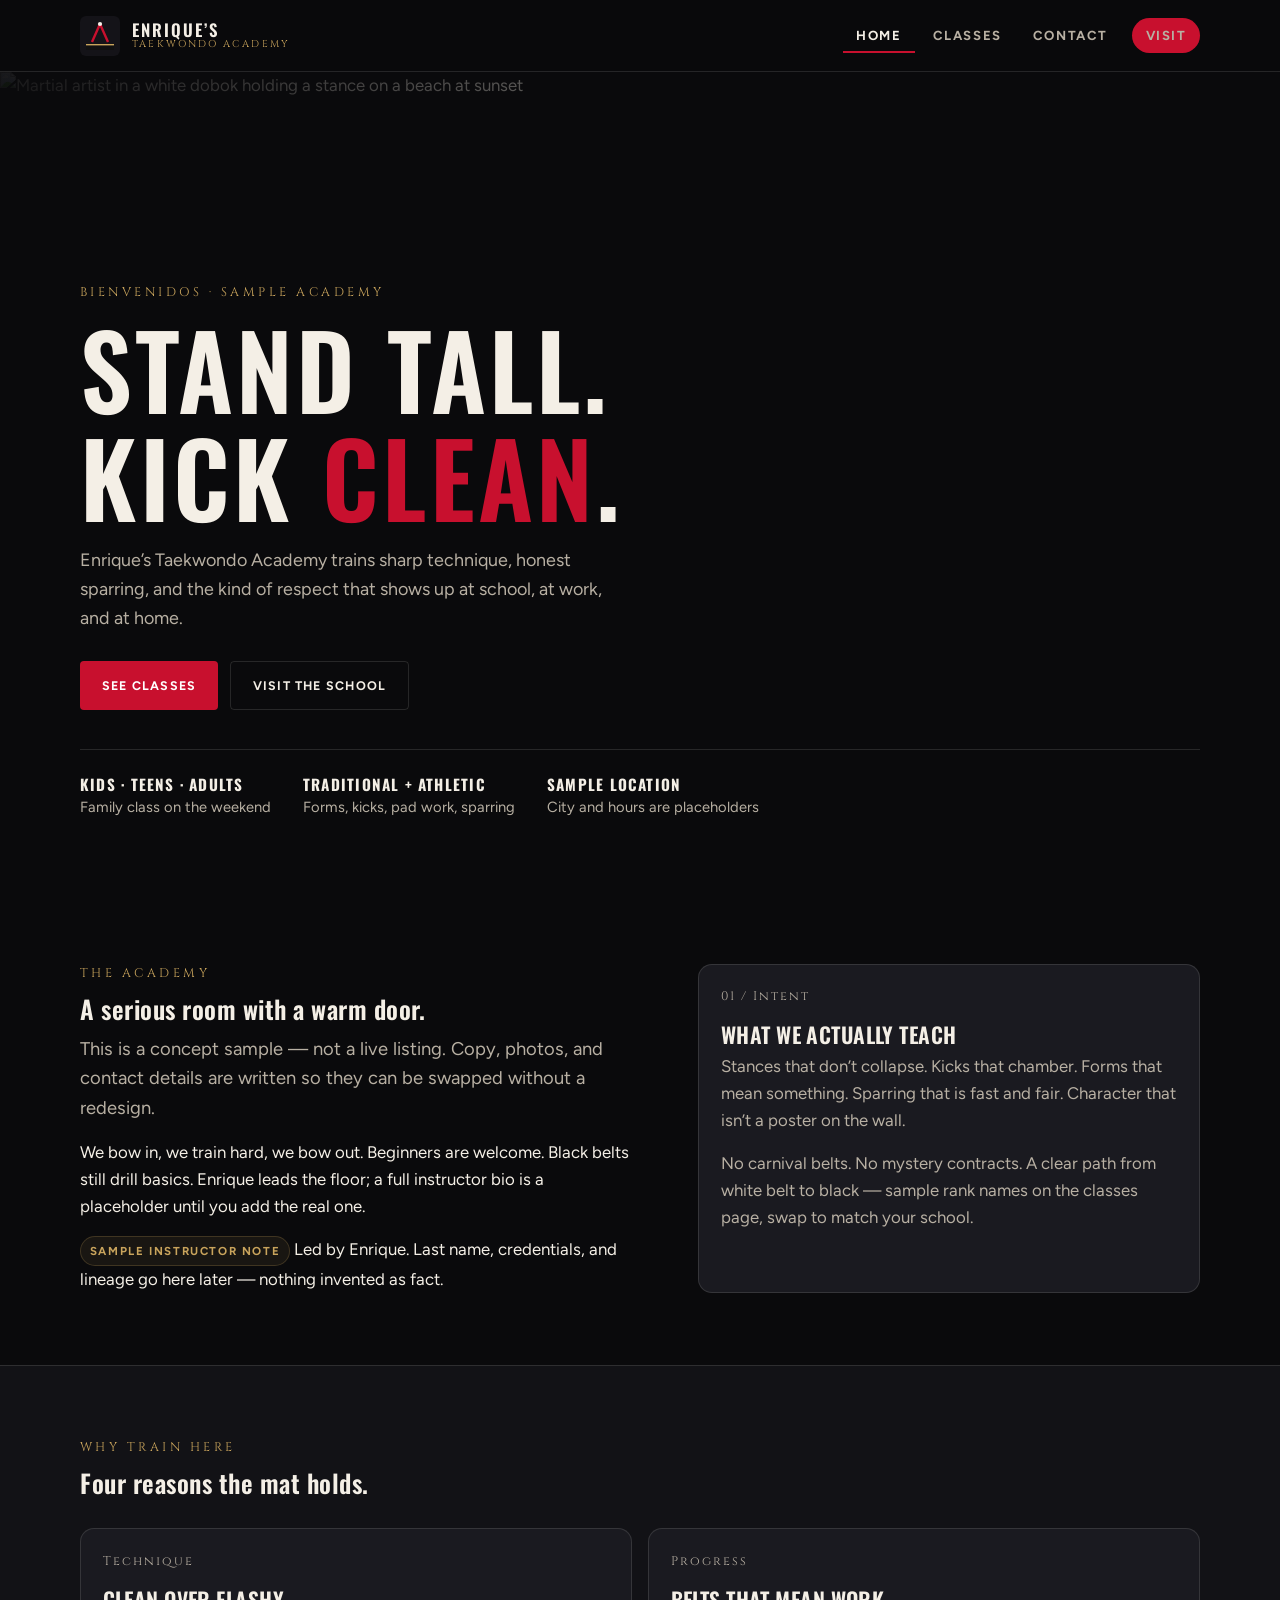
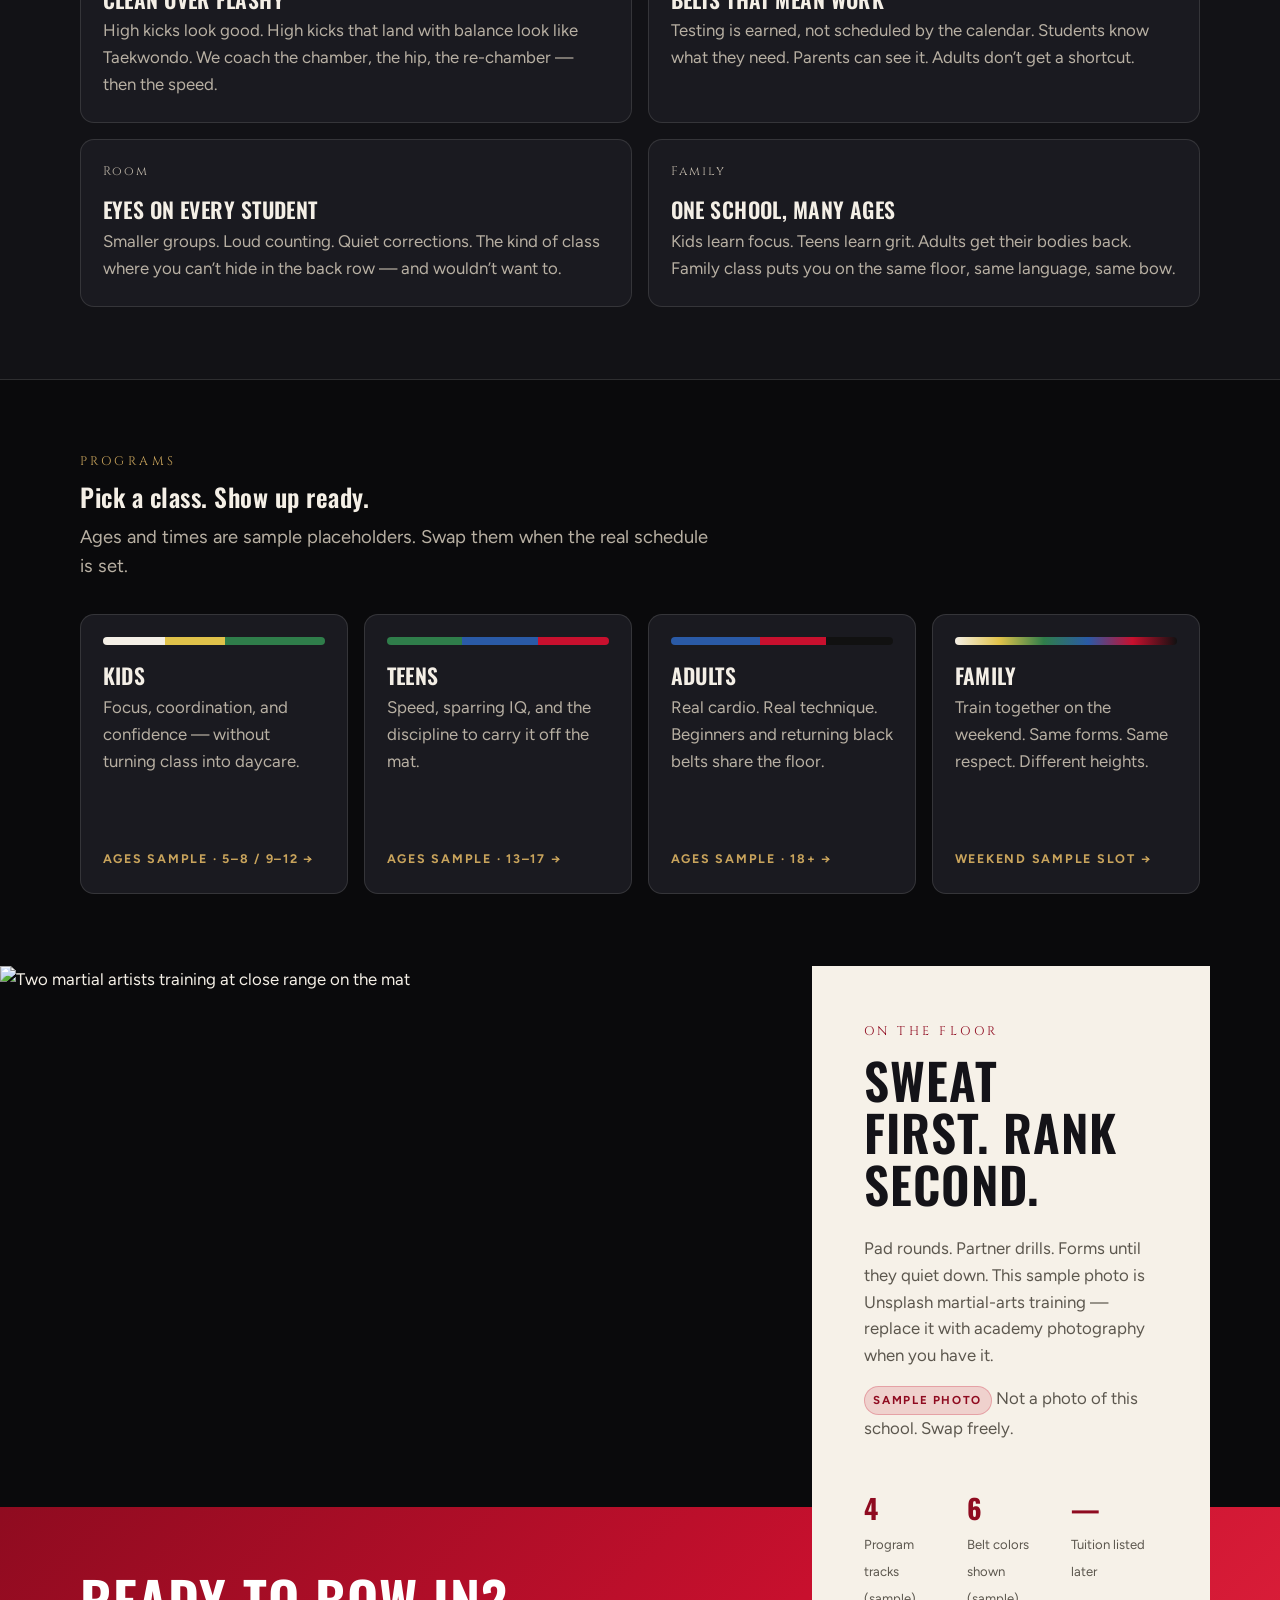
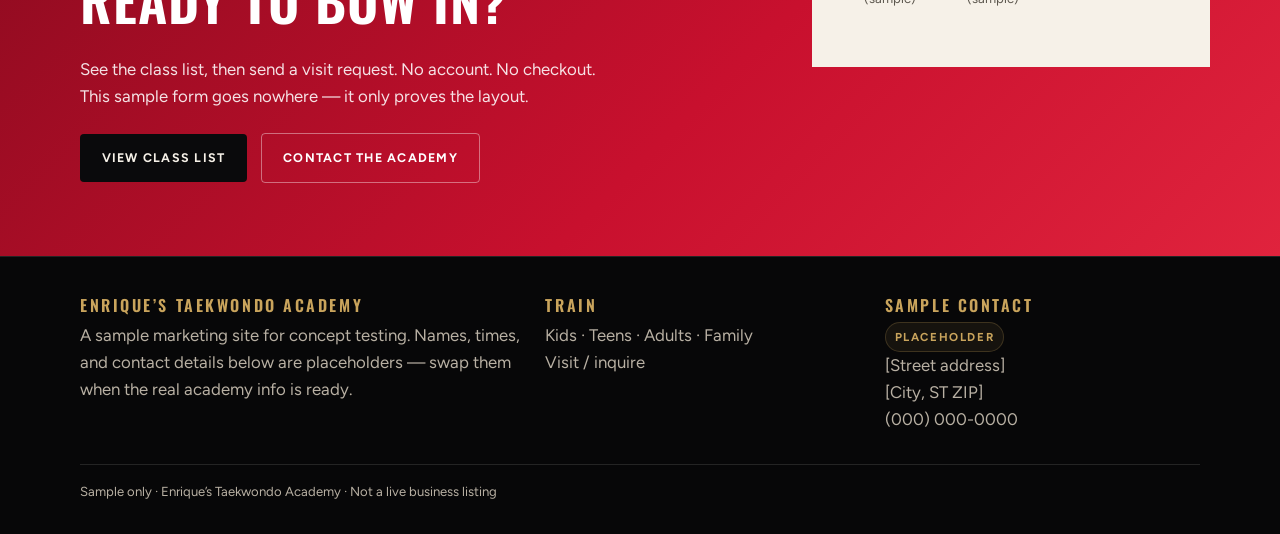
==== index.html @ f14ebd20 "Initial sample site for Enrique's Taekwondo Academy. Three-page concept (home, classes, contact) so " ====
<!DOCTYPE html>
<html lang="en">
<head>
  <meta charset="utf-8">
  <meta name="viewport" content="width=device-width, initial-scale=1">
  <title>Enrique’s Taekwondo Academy · Sample Home</title>
  <meta name="description" content="Sample marketing site for Enrique’s Taekwondo Academy — kids, teens, adults, and family classes.">
  <link rel="preconnect" href="https://fonts.googleapis.com">
  <link rel="preconnect" href="https://fonts.gstatic.com" crossorigin>
  <link href="https://fonts.googleapis.com/css2?family=Cinzel:wght@600;700&family=Figtree:ital,wght@0,400;0,500;0,600;0,700;1,400&family=Oswald:wght@400;500;600;700&display=swap" rel="stylesheet">
  <link rel="stylesheet" href="css/styles.css">
</head>
<body>
<a class="skip" href="#main">Skip to content</a>
<header class="site-header">
  <div class="header-inner">
    <a class="logo" href="index.html">
      <svg class="logo-mark" viewBox="0 0 40 40" aria-hidden="true">
        <rect width="40" height="40" rx="6" fill="#141318"/>
        <rect x="6" y="28" width="28" height="6" fill="#111"/>
        <rect x="6" y="28" width="28" height="1.4" fill="#c9a45c"/>
        <path d="M12 26 L20 8 L28 26" fill="none" stroke="#c8102e" stroke-width="2.4" stroke-linejoin="round"/>
        <circle cx="20" cy="8" r="2.1" fill="#f6f1e8"/>
      </svg>
      <span class="logo-text"><strong>Enrique’s</strong><span>Taekwondo Academy</span></span>
    </a>
    <button class="menu-toggle" type="button" aria-expanded="false" aria-controls="site-nav" aria-label="Open menu"><span></span></button>
    <nav class="nav" id="site-nav">
      <a href="index.html" aria-current="page">Home</a>
      <a href="classes.html">Classes</a>
      <a href="contact.html">Contact</a>
      <a href="contact.html" class="btn btn-primary nav-cta">Visit</a>
    </nav>
  </div>
</header>
<main id="main">
  <section class="hero">
    <div class="hero-media">
      <img src="https://images.unsplash.com/photo-1555597673-b21d5c935865?auto=format&fit=crop&w=1920&q=80"
           alt="Martial artist in a white dobok holding a stance on a beach at sunset"
           width="1920" height="1280">
    </div>
    <div class="hero-shade"></div>
    <div class="hero-inner">
      <p class="section-kicker">Bienvenidos · Sample academy</p>
      <h1>Stand tall.<br>Kick <em>clean</em>.</h1>
      <p class="hero-copy">Enrique’s Taekwondo Academy trains sharp technique, honest sparring, and the kind of respect that shows up at school, at work, and at home.</p>
      <div class="hero-actions">
        <a class="btn btn-primary" href="classes.html">See classes</a>
        <a class="btn btn-ghost" href="contact.html">Visit the school</a>
      </div>
      <div class="hero-meta">
        <div><strong>Kids · Teens · Adults</strong>Family class on the weekend</div>
        <div><strong>Traditional + athletic</strong>Forms, kicks, pad work, sparring</div>
        <div><strong>Sample location</strong>City and hours are placeholders</div>
      </div>
    </div>
  </section>

  <section class="section">
    <div class="wrap split">
      <div>
        <p class="section-kicker">The academy</p>
        <h2>A serious room with a warm door.</h2>
        <p class="lede">This is a concept sample — not a live listing. Copy, photos, and contact details are written so they can be swapped without a redesign.</p>
        <p>We bow in, we train hard, we bow out. Beginners are welcome. Black belts still drill basics. Enrique leads the floor; a full instructor bio is a placeholder until you add the real one.</p>
        <p><span class="sample-tag">Sample instructor note</span> Led by Enrique. Last name, credentials, and lineage go here later — nothing invented as fact.</p>
      </div>
      <div class="card">
        <p class="card-num">01 / Intent</p>
        <h3>What we actually teach</h3>
        <p>Stances that don’t collapse. Kicks that chamber. Forms that mean something. Sparring that is fast and fair. Character that isn’t a poster on the wall.</p>
        <p>No carnival belts. No mystery contracts. A clear path from white belt to black — sample rank names on the classes page, swap to match your school.</p>
      </div>
    </div>
  </section>

  <section class="section why">
    <div class="wrap">
      <p class="section-kicker">Why train here</p>
      <h2>Four reasons the mat holds.</h2>
      <div class="why-grid">
        <article class="card">
          <p class="card-num">Technique</p>
          <h3>Clean over flashy</h3>
          <p>High kicks look good. High kicks that land with balance look like Taekwondo. We coach the chamber, the hip, the re-chamber — then the speed.</p>
        </article>
        <article class="card">
          <p class="card-num">Progress</p>
          <h3>Belts that mean work</h3>
          <p>Testing is earned, not scheduled by the calendar. Students know what they need. Parents can see it. Adults don’t get a shortcut.</p>
        </article>
        <article class="card">
          <p class="card-num">Room</p>
          <h3>Eyes on every student</h3>
          <p>Smaller groups. Loud counting. Quiet corrections. The kind of class where you can’t hide in the back row — and wouldn’t want to.</p>
        </article>
        <article class="card">
          <p class="card-num">Family</p>
          <h3>One school, many ages</h3>
          <p>Kids learn focus. Teens learn grit. Adults get their bodies back. Family class puts you on the same floor, same language, same bow.</p>
        </article>
      </div>
    </div>
  </section>

  <section class="section">
    <div class="wrap">
      <p class="section-kicker">Programs</p>
      <h2>Pick a class. Show up ready.</h2>
      <p class="lede">Ages and times are sample placeholders. Swap them when the real schedule is set.</p>
      <div class="program-grid">
        <a class="card program-card" href="classes.html#kids">
          <div class="belt belt-kids" aria-hidden="true"></div>
          <h3>Kids</h3>
          <p>Focus, coordination, and confidence — without turning class into daycare.</p>
          <span class="more">Ages sample · 5–8 / 9–12 →</span>
        </a>
        <a class="card program-card" href="classes.html#teens">
          <div class="belt belt-teens" aria-hidden="true"></div>
          <h3>Teens</h3>
          <p>Speed, sparring IQ, and the discipline to carry it off the mat.</p>
          <span class="more">Ages sample · 13–17 →</span>
        </a>
        <a class="card program-card" href="classes.html#adults">
          <div class="belt belt-adults" aria-hidden="true"></div>
          <h3>Adults</h3>
          <p>Real cardio. Real technique. Beginners and returning black belts share the floor.</p>
          <span class="more">Ages sample · 18+ →</span>
        </a>
        <a class="card program-card" href="classes.html#family">
          <div class="belt belt-family" aria-hidden="true"></div>
          <h3>Family</h3>
          <p>Train together on the weekend. Same forms. Same respect. Different heights.</p>
          <span class="more">Weekend sample slot →</span>
        </a>
      </div>
    </div>
  </section>

  <section class="floor">
    <div class="floor-panel">
      <div class="floor-photo">
        <img src="https://images.unsplash.com/photo-1564415315949-7a0c4c73aab4?auto=format&fit=crop&w=1400&q=80"
             alt="Two martial artists training at close range on the mat"
             width="1400" height="933" loading="lazy">
      </div>
      <div class="floor-copy">
        <p class="section-kicker">On the floor</p>
        <h2>Sweat first. Rank second.</h2>
        <p>Pad rounds. Partner drills. Forms until they quiet down. This sample photo is Unsplash martial-arts training — replace it with academy photography when you have it.</p>
        <p><span class="sample-tag sample-tag--dark">Sample photo</span> Not a photo of this school. Swap freely.</p>
        <div class="stat-row">
          <div><strong>4</strong><span>Program tracks (sample)</span></div>
          <div><strong>6</strong><span>Belt colors shown (sample)</span></div>
          <div><strong>—</strong><span>Tuition listed later</span></div>
        </div>
      </div>
    </div>
  </section>

  <section class="cta-band">
    <div class="wrap">
      <h2>Ready to bow in?</h2>
      <p>See the class list, then send a visit request. No account. No checkout. This sample form goes nowhere — it only proves the layout.</p>
      <a class="btn btn-ink" href="classes.html">View class list</a>
      <a class="btn btn-ghost" href="contact.html">Contact the academy</a>
    </div>
  </section>
</main>
<footer class="site-footer">
  <div class="wrap footer-grid">
    <div>
      <h2>Enrique’s Taekwondo Academy</h2>
      <p>A sample marketing site for concept testing. Names, times, and contact details below are placeholders — swap them when the real academy info is ready.</p>
    </div>
    <div>
      <h2>Train</h2>
      <p><a href="classes.html">Kids · Teens · Adults · Family</a><br>
      <a href="contact.html">Visit / inquire</a></p>
    </div>
    <div>
      <h2>Sample contact</h2>
      <p><span class="sample-tag">Placeholder</span><br>
      [Street address]<br>
      [City, ST ZIP]<br>
      (000) 000-0000</p>
    </div>
  </div>
  <div class="wrap legal">Sample only · Enrique’s Taekwondo Academy · Not a live business listing</div>
</footer>
<script src="js/main.js"></script>
</body>
</html>
---- css/styles.css ----
/* Enrique’s Taekwondo Academy — sample site
   Swap tokens below to rebrand. Imagery URLs live in the HTML. */

:root {
  --ink: #0a0a0c;
  --ink-2: #121216;
  --ink-3: #1a1a20;
  --ink-line: rgba(246, 241, 232, 0.12);
  --paper: #f6f1e8;
  --paper-2: #ebe4d6;
  --paper-3: #ddd4c4;
  --crimson: #c8102e;
  --crimson-deep: #8f0b20;
  --crimson-soft: rgba(200, 16, 46, 0.14);
  --gold: #c9a45c;
  --gold-soft: rgba(201, 164, 92, 0.22);
  --text: #f4efe6;
  --text-dim: #b8b0a3;
  --text-ink: #141318;
  --text-ink-dim: #5c574e;
  --max: 1120px;
  --header: 72px;
  --radius: 14px;
  --shadow: 0 24px 60px rgba(0, 0, 0, 0.35);
  --font-display: "Oswald", "Arial Narrow", sans-serif;
  --font-body: "Figtree", "Segoe UI", sans-serif;
  --font-serif: "Cinzel", "Times New Roman", serif;
}

*, *::before, *::after { box-sizing: border-box; }
html { scroll-behavior: smooth; }
html, body { margin: 0; padding: 0; }
body {
  font-family: var(--font-body);
  font-size: 1.05rem;
  line-height: 1.6;
  color: var(--text);
  background: var(--ink);
  min-height: 100vh;
}
img { max-width: 100%; display: block; }
a { color: inherit; }
button, input, select, textarea { font: inherit; }
h1, h2, h3, h4 {
  font-family: var(--font-display);
  font-weight: 600;
  letter-spacing: 0.02em;
  line-height: 1.05;
  margin: 0 0 0.5em;
  text-wrap: balance;
}
p { margin: 0 0 1rem; }
p:last-child { margin-bottom: 0; }

.skip {
  position: absolute;
  left: 1rem;
  top: -4rem;
  background: var(--crimson);
  color: #fff;
  padding: 0.6rem 1rem;
  z-index: 100;
}
.skip:focus { top: 1rem; }

.sample-tag {
  display: inline-flex;
  align-items: center;
  gap: 0.4rem;
  font-size: 0.72rem;
  font-weight: 700;
  letter-spacing: 0.14em;
  text-transform: uppercase;
  color: var(--gold);
  border: 1px solid var(--gold-soft);
  background: rgba(201, 164, 92, 0.08);
  padding: 0.28rem 0.55rem;
  border-radius: 999px;
}
.sample-tag--dark {
  color: var(--crimson-deep);
  border-color: rgba(200, 16, 46, 0.25);
  background: var(--crimson-soft);
}

.site-header {
  position: sticky;
  top: 0;
  z-index: 50;
  height: var(--header);
  display: flex;
  align-items: center;
  background: rgba(10, 10, 12, 0.88);
  backdrop-filter: blur(14px);
  border-bottom: 1px solid var(--ink-line);
}
.header-inner {
  width: min(100% - 2rem, var(--max));
  margin: 0 auto;
  display: flex;
  align-items: center;
  justify-content: space-between;
  gap: 1rem;
}
.logo {
  display: flex;
  align-items: center;
  gap: 0.75rem;
  text-decoration: none;
  color: var(--text);
}
.logo-mark {
  width: 40px;
  height: 40px;
  flex: 0 0 40px;
}
.logo-text {
  display: flex;
  flex-direction: column;
  line-height: 1.05;
}
.logo-text strong {
  font-family: var(--font-display);
  font-size: 1.05rem;
  font-weight: 600;
  letter-spacing: 0.12em;
  text-transform: uppercase;
}
.logo-text span {
  font-family: var(--font-serif);
  font-size: 0.62rem;
  letter-spacing: 0.22em;
  text-transform: uppercase;
  color: var(--gold);
}

.nav {
  display: flex;
  align-items: center;
  gap: 0.25rem;
}
.nav a {
  text-decoration: none;
  padding: 0.45rem 0.85rem;
  font-size: 0.82rem;
  font-weight: 700;
  letter-spacing: 0.12em;
  text-transform: uppercase;
  color: var(--text-dim);
  border-radius: 999px;
}
.nav a:hover,
.nav a[aria-current="page"] {
  color: var(--text);
  background: rgba(246, 241, 232, 0.06);
}
.nav a[aria-current="page"] {
  box-shadow: inset 0 -2px 0 var(--crimson);
  border-radius: 0;
  background: transparent;
}
.nav-cta { margin-left: 0.4rem; }
.menu-toggle {
  display: none;
  background: transparent;
  border: 1px solid var(--ink-line);
  color: var(--text);
  width: 44px;
  height: 44px;
  border-radius: 8px;
  cursor: pointer;
}
.menu-toggle span,
.menu-toggle span::before,
.menu-toggle span::after {
  display: block;
  width: 18px;
  height: 2px;
  background: currentColor;
  position: relative;
  margin: 0 auto;
}
.menu-toggle span::before,
.menu-toggle span::after {
  content: "";
  position: absolute;
  left: 0;
}
.menu-toggle span::before { top: -6px; }
.menu-toggle span::after { top: 6px; }

.btn {
  display: inline-flex;
  align-items: center;
  justify-content: center;
  gap: 0.45rem;
  text-decoration: none;
  border: 0;
  cursor: pointer;
  padding: 0.85rem 1.35rem;
  font-weight: 700;
  letter-spacing: 0.1em;
  text-transform: uppercase;
  font-size: 0.78rem;
  border-radius: 4px;
  transition: transform 0.15s ease, background 0.15s ease, color 0.15s ease;
}
.btn:hover { transform: translateY(-1px); }
.btn:focus-visible { outline: 2px solid var(--gold); outline-offset: 3px; }
.btn-primary { background: var(--crimson); color: #fff; }
.btn-primary:hover { background: var(--crimson-deep); }
.btn-ghost {
  background: transparent;
  color: var(--text);
  border: 1px solid var(--ink-line);
}
.btn-ghost:hover { border-color: var(--gold); color: var(--gold); }
.btn-ink { background: var(--ink); color: var(--paper); }

.wrap {
  width: min(100% - 2rem, var(--max));
  margin: 0 auto;
}
.section { padding: 4.5rem 0; }
.section-kicker {
  font-family: var(--font-serif);
  font-size: 0.78rem;
  letter-spacing: 0.28em;
  text-transform: uppercase;
  color: var(--gold);
  margin-bottom: 0.75rem;
}
.lede {
  font-size: 1.15rem;
  color: var(--text-dim);
  max-width: 40rem;
}
.split {
  display: grid;
  gap: 2.5rem;
  align-items: center;
}
@media (min-width: 860px) {
  .split { grid-template-columns: 1.05fr 0.95fr; gap: 4rem; }
  .split.reverse { grid-template-columns: 0.95fr 1.05fr; }
  .split.reverse > :first-child { order: 2; }
}

.hero {
  position: relative;
  min-height: min(92vh, 820px);
  display: grid;
  align-items: end;
  isolation: isolate;
  overflow: hidden;
}
.hero-media {
  position: absolute;
  inset: 0;
  z-index: -2;
}
.hero-media img {
  width: 100%;
  height: 100%;
  object-fit: cover;
  object-position: 62% 40%;
}
.hero-shade {
  position: absolute;
  inset: 0;
  z-index: -1;
  background:
    linear-gradient(90deg, rgba(10,10,12,0.92) 0%, rgba(10,10,12,0.55) 46%, rgba(10,10,12,0.28) 100%),
    linear-gradient(180deg, rgba(10,10,12,0.2) 0%, rgba(10,10,12,0.88) 100%);
}
.hero-inner {
  width: min(100% - 2rem, var(--max));
  margin: 0 auto;
  padding: 7rem 0 4.5rem;
}
.hero h1 {
  font-size: clamp(3rem, 8vw, 6.4rem);
  text-transform: uppercase;
  letter-spacing: 0.03em;
  max-width: 11ch;
  margin-bottom: 1rem;
}
.hero h1 em {
  font-style: normal;
  color: var(--crimson);
}
.hero-copy {
  max-width: 34rem;
  color: var(--text-dim);
  font-size: 1.12rem;
  margin-bottom: 1.8rem;
}
.hero-actions { display: flex; flex-wrap: wrap; gap: 0.75rem; }
.hero-meta {
  display: flex;
  flex-wrap: wrap;
  gap: 1.25rem 2rem;
  margin-top: 2.4rem;
  padding-top: 1.4rem;
  border-top: 1px solid var(--ink-line);
  color: var(--text-dim);
  font-size: 0.92rem;
}
.hero-meta strong {
  display: block;
  color: var(--text);
  font-family: var(--font-display);
  letter-spacing: 0.08em;
  text-transform: uppercase;
  font-size: 0.95rem;
}

.page-hero {
  position: relative;
  padding: 4.5rem 0 3.2rem;
  overflow: hidden;
  border-bottom: 1px solid var(--ink-line);
}
.page-hero::after {
  content: "";
  position: absolute;
  right: -4rem;
  top: -6rem;
  width: 28rem;
  height: 28rem;
  border: 1px solid var(--ink-line);
  border-radius: 50%;
  pointer-events: none;
}
.page-hero h1 {
  font-size: clamp(2.6rem, 6vw, 4.6rem);
  text-transform: uppercase;
  max-width: 12ch;
}

.why {
  background: var(--ink-2);
  border-block: 1px solid var(--ink-line);
}
.why-grid,
.program-grid,
.info-grid {
  display: grid;
  gap: 1rem;
  margin-top: 2rem;
}
@media (min-width: 720px) {
  .why-grid { grid-template-columns: repeat(2, 1fr); }
  .program-grid { grid-template-columns: repeat(2, 1fr); }
  .info-grid { grid-template-columns: 1fr 1.15fr; }
}
@media (min-width: 1040px) {
  .program-grid { grid-template-columns: repeat(4, 1fr); }
}
.card {
  background: var(--ink-3);
  border: 1px solid var(--ink-line);
  border-radius: var(--radius);
  padding: 1.4rem 1.35rem 1.5rem;
  min-height: 100%;
}
.card h3 {
  font-size: 1.35rem;
  text-transform: uppercase;
  margin-bottom: 0.45rem;
}
.card p { color: var(--text-dim); }
.card-num {
  font-family: var(--font-serif);
  color: var(--crimson);
  letter-spacing: 0.16em;
  font-size: 0.78rem;
  margin-bottom: 1rem;
}
.program-card {
  position: relative;
  overflow: hidden;
  display: flex;
  flex-direction: column;
  min-height: 280px;
  text-decoration: none;
  transition: border-color 0.15s ease, transform 0.15s ease;
}
.program-card:hover {
  transform: translateY(-3px);
  border-color: var(--crimson);
}
.belt {
  height: 8px;
  width: 100%;
  border-radius: 99px;
  margin-bottom: 1.2rem;
}
.belt-kids { background: linear-gradient(90deg, #f4efe6 0 28%, #e0c24a 28% 55%, #2f7d4a 55% 100%); }
.belt-teens { background: linear-gradient(90deg, #2f7d4a 0 34%, #2a5aa6 34% 68%, #c8102e 68% 100%); }
.belt-adults { background: linear-gradient(90deg, #2a5aa6 0 40%, #c8102e 40% 70%, #111 70% 100%); }
.belt-family { background: linear-gradient(90deg, #f4efe6, #e0c24a, #2f7d4a, #2a5aa6, #c8102e, #111); }
.program-card .more {
  margin-top: auto;
  padding-top: 1.1rem;
  color: var(--gold);
  font-size: 0.78rem;
  font-weight: 700;
  letter-spacing: 0.14em;
  text-transform: uppercase;
}

.floor { padding: 0; }
.floor-panel {
  display: grid;
  min-height: 520px;
}
@media (min-width: 860px) {
  .floor-panel { grid-template-columns: 1.15fr 0.85fr; }
}
.floor-photo { min-height: 320px; position: relative; }
.floor-photo img {
  width: 100%;
  height: 100%;
  object-fit: cover;
  object-position: center 20%;
}
.floor-copy {
  background: var(--paper);
  color: var(--text-ink);
  padding: 3rem 2rem;
  display: flex;
  flex-direction: column;
  justify-content: center;
}
@media (min-width: 860px) {
  .floor-copy { padding: 3.5rem 3.2rem; }
}
.floor-copy .section-kicker { color: var(--crimson-deep); }
.floor-copy h2 {
  font-size: clamp(2rem, 4vw, 3.1rem);
  text-transform: uppercase;
  color: var(--text-ink);
}
.floor-copy p { color: var(--text-ink-dim); }
.stat-row {
  display: grid;
  grid-template-columns: repeat(3, 1fr);
  gap: 1rem;
  margin-top: 1.8rem;
}
.stat-row strong {
  display: block;
  font-family: var(--font-display);
  font-size: 1.7rem;
  letter-spacing: 0.04em;
  color: var(--crimson-deep);
}
.stat-row span {
  font-size: 0.82rem;
  color: var(--text-ink-dim);
}

.cta-band {
  background: linear-gradient(135deg, var(--crimson-deep), var(--crimson) 55%, #e0233d);
  color: #fff;
  padding: 4rem 0;
}
.cta-band h2 {
  font-size: clamp(2.1rem, 5vw, 3.4rem);
  text-transform: uppercase;
  max-width: 16ch;
}
.cta-band p { color: rgba(255,255,255,0.88); max-width: 34rem; margin-bottom: 1.5rem; }
.cta-band .btn-ghost { border-color: rgba(255,255,255,0.4); color: #fff; }

.rank-track {
  display: flex;
  flex-wrap: wrap;
  gap: 0.55rem;
  margin: 1.5rem 0 0;
}
.rank {
  display: flex;
  align-items: center;
  gap: 0.45rem;
  background: var(--ink-2);
  border: 1px solid var(--ink-line);
  padding: 0.45rem 0.7rem;
  border-radius: 999px;
  font-size: 0.8rem;
  font-weight: 650;
  letter-spacing: 0.06em;
  text-transform: uppercase;
}
.rank i {
  width: 14px;
  height: 14px;
  border-radius: 50%;
  display: inline-block;
  border: 1px solid rgba(255,255,255,0.15);
}
.r-white { background: #f4efe6; }
.r-yellow { background: #e0c24a; }
.r-green { background: #2f7d4a; }
.r-blue { background: #2a5aa6; }
.r-red { background: #c8102e; }
.r-black { background: #111; }

.class-block {
  display: grid;
  gap: 1.5rem;
  padding: 2.2rem 0;
  border-bottom: 1px solid var(--ink-line);
}
@media (min-width: 860px) {
  .class-block { grid-template-columns: 0.9fr 1.1fr; align-items: start; }
}
.class-visual {
  min-height: 220px;
  border-radius: var(--radius);
  border: 1px solid var(--ink-line);
  background: var(--ink-2);
  position: relative;
  overflow: hidden;
  display: grid;
  place-items: center;
  padding: 1.5rem;
}
.class-visual .age {
  font-family: var(--font-display);
  font-size: clamp(2.4rem, 5vw, 4rem);
  text-transform: uppercase;
  text-align: center;
  z-index: 1;
}
.class-visual .hint {
  position: absolute;
  bottom: 1rem;
  left: 1rem;
  right: 1rem;
  font-size: 0.78rem;
  color: var(--text-dim);
}
.cv-kids { background: radial-gradient(circle at 20% 20%, rgba(224,194,74,0.25), transparent 42%), linear-gradient(160deg, #17171c, #0a0a0c); }
.cv-teens { background: radial-gradient(circle at 80% 10%, rgba(200,16,46,0.28), transparent 40%), linear-gradient(160deg, #17171c, #0a0a0c); }
.cv-adults { background: radial-gradient(circle at 30% 80%, rgba(201,164,92,0.2), transparent 45%), linear-gradient(160deg, #17171c, #0a0a0c); }
.cv-family { background: radial-gradient(circle at 70% 70%, rgba(47,125,74,0.22), transparent 42%), linear-gradient(160deg, #17171c, #0a0a0c); }

.schedule {
  width: 100%;
  border-collapse: collapse;
  font-size: 0.95rem;
}
.schedule th, .schedule td {
  text-align: left;
  padding: 0.7rem 0.4rem;
  border-bottom: 1px solid var(--ink-line);
  vertical-align: top;
}
.schedule th {
  color: var(--gold);
  font-size: 0.72rem;
  letter-spacing: 0.14em;
  text-transform: uppercase;
  font-weight: 700;
}
.schedule td { color: var(--text-dim); }
.schedule td:first-child { color: var(--text); font-weight: 650; }

.form {
  background: var(--ink-2);
  border: 1px solid var(--ink-line);
  border-radius: var(--radius);
  padding: 1.5rem;
}
.field { margin-bottom: 1rem; }
.field label {
  display: block;
  font-size: 0.75rem;
  font-weight: 700;
  letter-spacing: 0.12em;
  text-transform: uppercase;
  margin-bottom: 0.4rem;
  color: var(--text-dim);
}
.field input,
.field select,
.field textarea {
  width: 100%;
  background: var(--ink);
  color: var(--text);
  border: 1px solid var(--ink-line);
  border-radius: 8px;
  padding: 0.8rem 0.85rem;
}
.field input:focus,
.field select:focus,
.field textarea:focus {
  outline: 2px solid var(--gold);
  border-color: transparent;
}
.form-note {
  font-size: 0.85rem;
  color: var(--text-dim);
  margin-top: 0.8rem;
}
.form-success {
  display: none;
  background: var(--crimson-soft);
  border: 1px solid var(--crimson);
  color: var(--text);
  padding: 0.9rem 1rem;
  border-radius: 8px;
  margin-bottom: 1rem;
}
.form-success.is-visible { display: block; }

.place-card {
  background: var(--paper);
  color: var(--text-ink);
  border-radius: var(--radius);
  padding: 1.5rem;
}
.place-card h3 {
  color: var(--text-ink);
  text-transform: uppercase;
  font-size: 1.15rem;
}
.place-card p, .place-card li { color: var(--text-ink-dim); }
.place-card ul { padding-left: 1.1rem; margin: 0.4rem 0 1rem; }

.map-placeholder {
  margin-top: 1rem;
  min-height: 280px;
  border-radius: 12px;
  position: relative;
  overflow: hidden;
  background:
    linear-gradient(90deg, rgba(20,19,24,0.06) 1px, transparent 1px) 0 0 / 32px 32px,
    linear-gradient(rgba(20,19,24,0.06) 1px, transparent 1px) 0 0 / 32px 32px,
    linear-gradient(135deg, #d9d1c2, #efe8dc 40%, #cfc6b6);
  border: 1px solid var(--paper-3);
}
.map-placeholder .pin {
  position: absolute;
  left: 54%;
  top: 46%;
  width: 18px;
  height: 18px;
  background: var(--crimson);
  border-radius: 50% 50% 50% 0;
  transform: translate(-50%, -80%) rotate(-45deg);
  box-shadow: 0 8px 16px rgba(200,16,46,0.35);
}
.map-placeholder .map-label {
  position: absolute;
  left: 1rem;
  right: 1rem;
  bottom: 1rem;
  background: rgba(10,10,12,0.88);
  color: var(--paper);
  padding: 0.85rem 1rem;
  border-radius: 8px;
  font-size: 0.9rem;
}

.site-footer {
  border-top: 1px solid var(--ink-line);
  padding: 2.5rem 0 2rem;
  background: #070708;
}
.footer-grid {
  display: grid;
  gap: 1.5rem;
}
@media (min-width: 720px) {
  .footer-grid { grid-template-columns: 1.4fr 1fr 1fr; }
}
.site-footer h2 {
  font-size: 1rem;
  letter-spacing: 0.16em;
  text-transform: uppercase;
  color: var(--gold);
}
.site-footer a { color: var(--text-dim); text-decoration: none; }
.site-footer a:hover { color: var(--text); }
.site-footer p, .site-footer li { color: var(--text-dim); }
.legal {
  margin-top: 2rem;
  padding-top: 1rem;
  border-top: 1px solid var(--ink-line);
  font-size: 0.82rem;
  color: var(--text-dim);
}

@media (max-width: 760px) {
  .menu-toggle { display: inline-grid; place-items: center; }
  .nav {
    display: none;
    position: absolute;
    top: var(--header);
    left: 0;
    right: 0;
    background: rgba(10,10,12,0.97);
    border-bottom: 1px solid var(--ink-line);
    flex-direction: column;
    align-items: stretch;
    padding: 0.75rem 1rem 1.1rem;
    gap: 0.2rem;
  }
  .nav.is-open { display: flex; }
  .nav-cta { margin-left: 0; }
  .stat-row { grid-template-columns: 1fr; }
}

@media (prefers-reduced-motion: reduce) {
  html { scroll-behavior: auto; }
  .btn, .program-card { transition: none; }
}

.cta-band .btn { margin: 0 0.6rem 0.6rem 0; }
.site-header { position: sticky; }
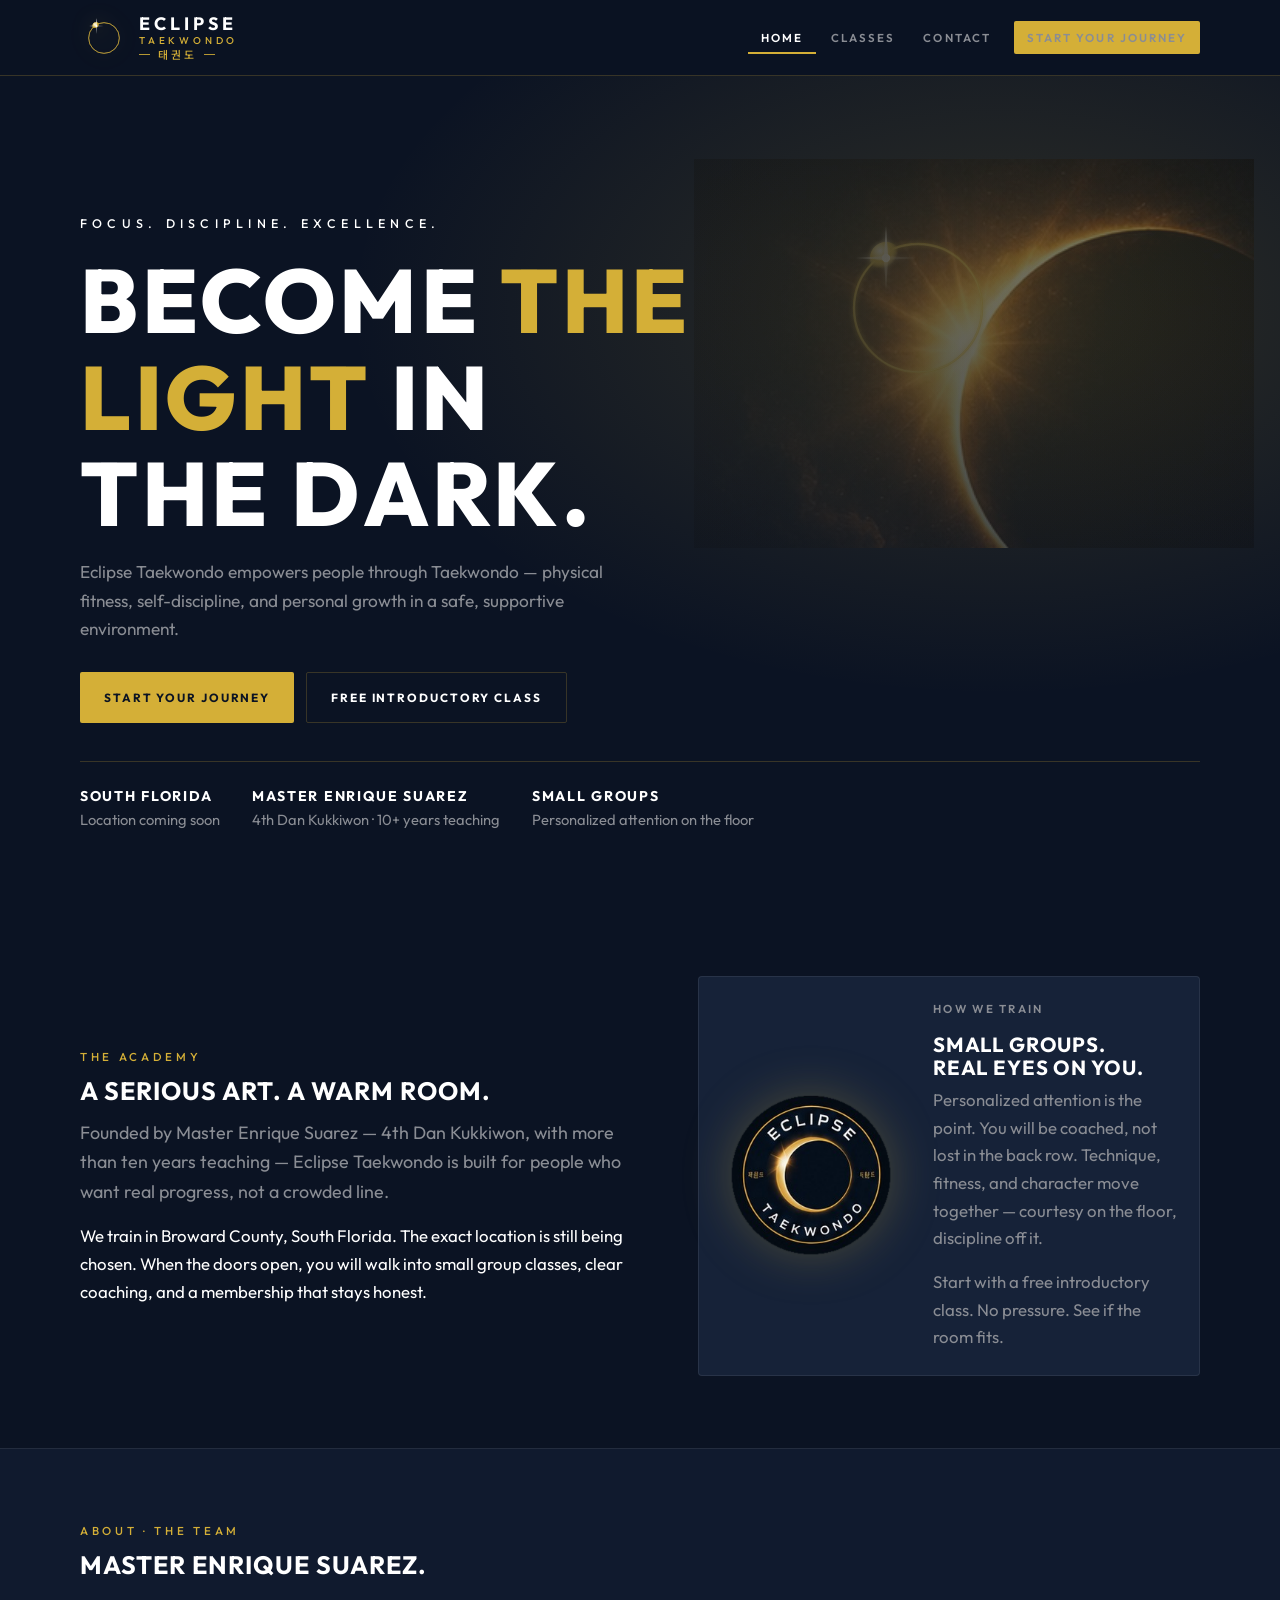
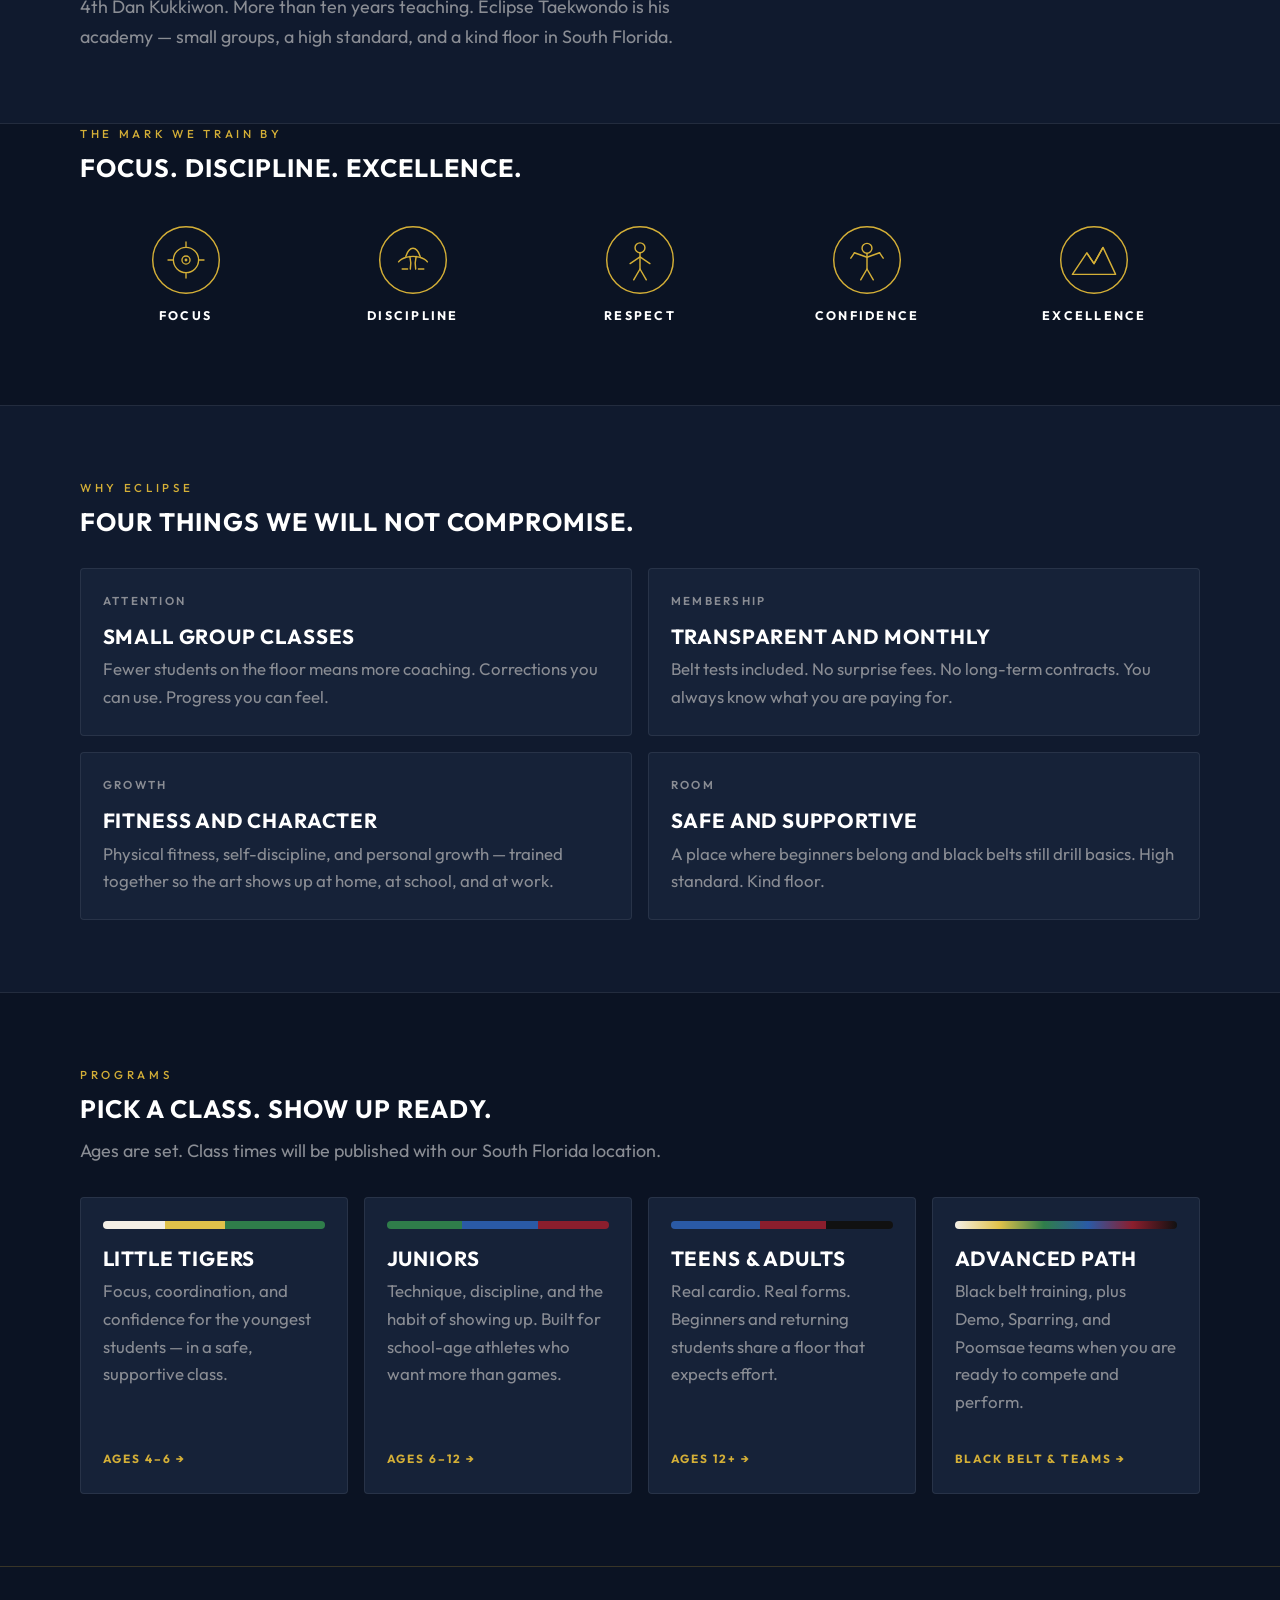
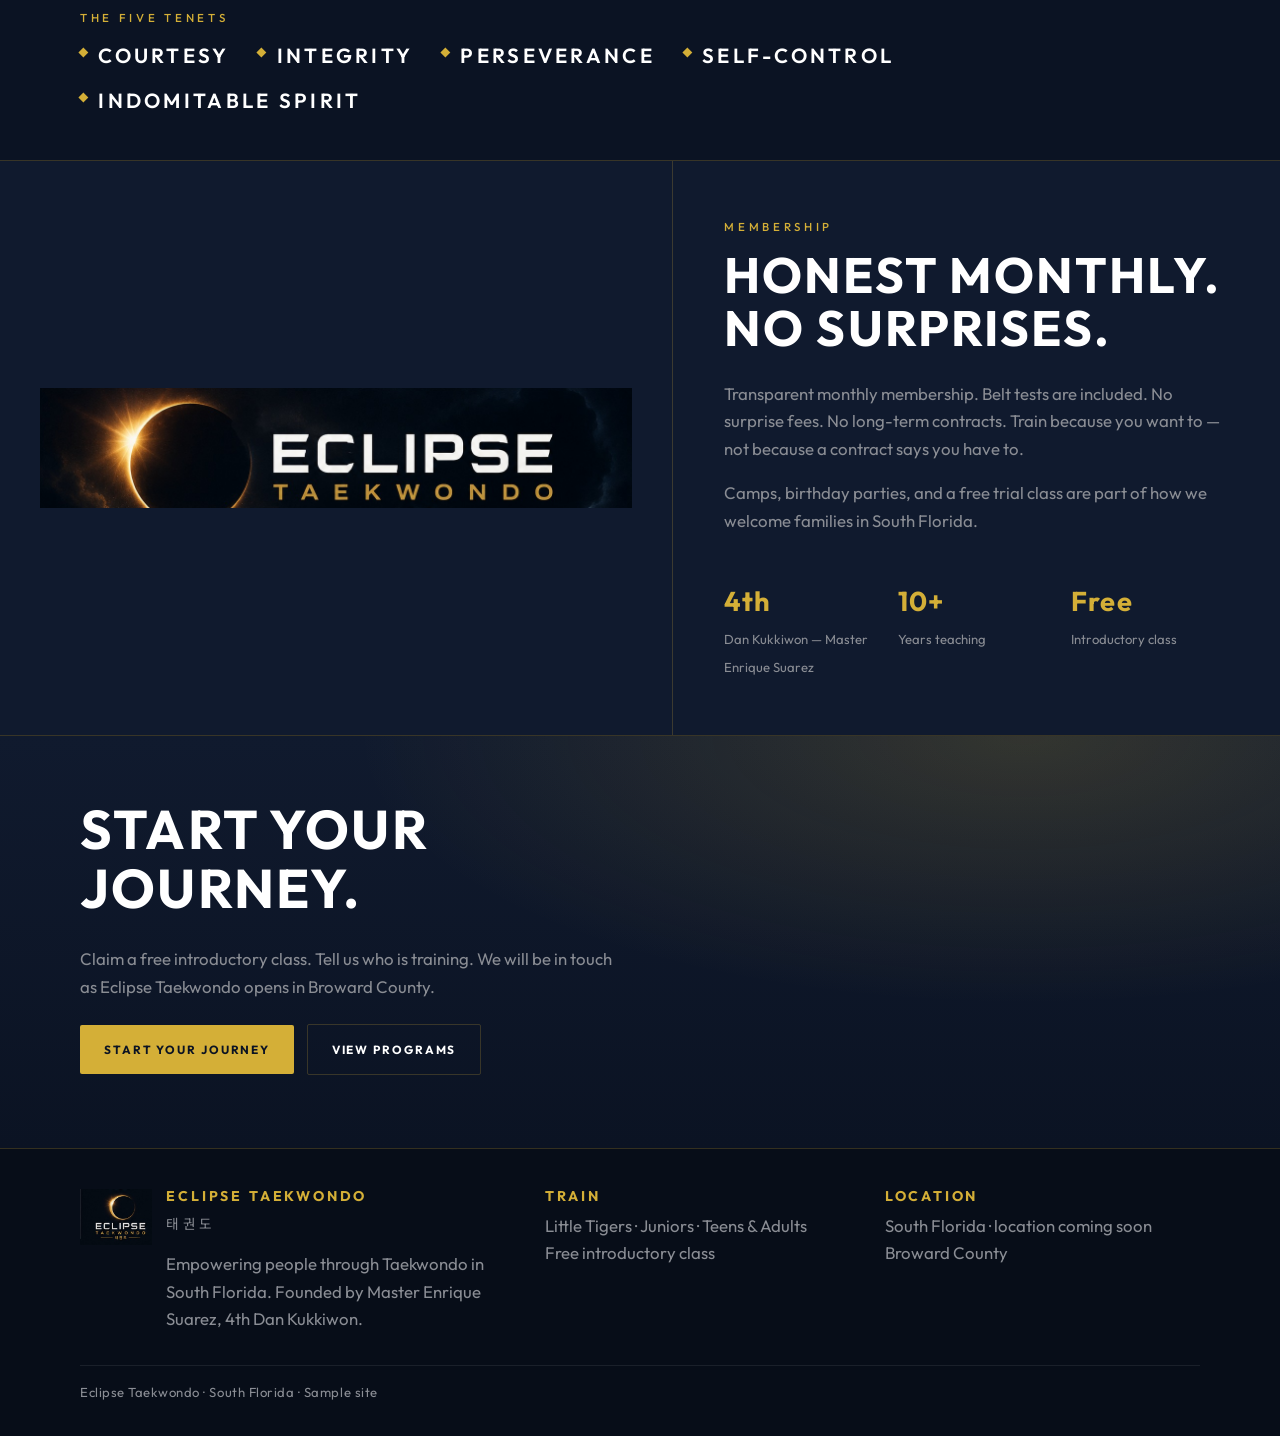
==== commit 0064c471: "Publish Enrique's Taekwondo Academy sample site." ====
--- a/index.html
+++ b/index.html
@@ -3,56 +3,50 @@
 <head>
   <meta charset="utf-8">
   <meta name="viewport" content="width=device-width, initial-scale=1">
-  <title>Enrique’s Taekwondo Academy · Sample Home</title>
-  <meta name="description" content="Sample marketing site for Enrique’s Taekwondo Academy — kids, teens, adults, and family classes.">
+  <title>Eclipse Taekwondo · South Florida</title>
+  <meta name="description" content="Eclipse Taekwondo in South Florida. Master Enrique Suarez, 4th Dan Kukkiwon. Small group classes, transparent membership, free introductory class. Location coming soon.">
   <link rel="preconnect" href="https://fonts.googleapis.com">
   <link rel="preconnect" href="https://fonts.gstatic.com" crossorigin>
-  <link href="https://fonts.googleapis.com/css2?family=Cinzel:wght@600;700&family=Figtree:ital,wght@0,400;0,500;0,600;0,700;1,400&family=Oswald:wght@400;500;600;700&display=swap" rel="stylesheet">
+  <link href="https://fonts.googleapis.com/css2?family=Noto+Sans+KR:wght@400;500;700&family=Outfit:wght@300;400;500;600;700;800&display=swap" rel="stylesheet">
   <link rel="stylesheet" href="css/styles.css">
+  <link rel="icon" href="assets/seal.png" type="image/png">
 </head>
 <body>
 <a class="skip" href="#main">Skip to content</a>
 <header class="site-header">
   <div class="header-inner">
     <a class="logo" href="index.html">
-      <svg class="logo-mark" viewBox="0 0 40 40" aria-hidden="true">
-        <rect width="40" height="40" rx="6" fill="#141318"/>
-        <rect x="6" y="28" width="28" height="6" fill="#111"/>
-        <rect x="6" y="28" width="28" height="1.4" fill="#c9a45c"/>
-        <path d="M12 26 L20 8 L28 26" fill="none" stroke="#c8102e" stroke-width="2.4" stroke-linejoin="round"/>
-        <circle cx="20" cy="8" r="2.1" fill="#f6f1e8"/>
-      </svg>
-      <span class="logo-text"><strong>Enrique’s</strong><span>Taekwondo Academy</span></span>
+      <img class="logo-mark" src="assets/eclipse-ring.svg" width="48" height="48" alt="">
+      <span class="logo-text"><strong>Eclipse</strong><span>Taekwondo</span><em lang="ko">태권도</em></span>
     </a>
     <button class="menu-toggle" type="button" aria-expanded="false" aria-controls="site-nav" aria-label="Open menu"><span></span></button>
     <nav class="nav" id="site-nav">
       <a href="index.html" aria-current="page">Home</a>
       <a href="classes.html">Classes</a>
       <a href="contact.html">Contact</a>
-      <a href="contact.html" class="btn btn-primary nav-cta">Visit</a>
+      <a href="contact.html" class="btn btn-primary nav-cta">Start your journey</a>
     </nav>
   </div>
 </header>
 <main id="main">
   <section class="hero">
     <div class="hero-media">
-      <img src="https://images.unsplash.com/photo-1555597673-b21d5c935865?auto=format&fit=crop&w=1920&q=80"
-           alt="Martial artist in a white dobok holding a stance on a beach at sunset"
-           width="1920" height="1280">
+      <img class="hero-eclipse" src="assets/eclipse-photo.png" alt="" width="360" height="250">
+      <img class="hero-ring" src="assets/eclipse-ring.svg" alt="" width="200" height="200">
     </div>
     <div class="hero-shade"></div>
     <div class="hero-inner">
-      <p class="section-kicker">Bienvenidos · Sample academy</p>
-      <h1>Stand tall.<br>Kick <em>clean</em>.</h1>
-      <p class="hero-copy">Enrique’s Taekwondo Academy trains sharp technique, honest sparring, and the kind of respect that shows up at school, at work, and at home.</p>
+      <p class="tagline">Focus. Discipline. Excellence.</p>
+      <h1>Become <em>the light</em> in the dark.</h1>
+      <p class="hero-copy">Eclipse Taekwondo empowers people through Taekwondo — physical fitness, self-discipline, and personal growth in a safe, supportive environment.</p>
       <div class="hero-actions">
-        <a class="btn btn-primary" href="classes.html">See classes</a>
-        <a class="btn btn-ghost" href="contact.html">Visit the school</a>
+        <a class="btn btn-primary" href="contact.html">Start your journey</a>
+        <a class="btn btn-ghost" href="contact.html">Free introductory class</a>
       </div>
       <div class="hero-meta">
-        <div><strong>Kids · Teens · Adults</strong>Family class on the weekend</div>
-        <div><strong>Traditional + athletic</strong>Forms, kicks, pad work, sparring</div>
-        <div><strong>Sample location</strong>City and hours are placeholders</div>
+        <div><strong>South Florida</strong>Location coming soon</div>
+        <div><strong>Master Enrique Suarez</strong>4th Dan Kukkiwon · 10+ years teaching</div>
+        <div><strong>Small groups</strong>Personalized attention on the floor</div>
       </div>
     </div>
   </section>
@@ -61,44 +55,85 @@
     <div class="wrap split">
       <div>
         <p class="section-kicker">The academy</p>
-        <h2>A serious room with a warm door.</h2>
-        <p class="lede">This is a concept sample — not a live listing. Copy, photos, and contact details are written so they can be swapped without a redesign.</p>
-        <p>We bow in, we train hard, we bow out. Beginners are welcome. Black belts still drill basics. Enrique leads the floor; a full instructor bio is a placeholder until you add the real one.</p>
-        <p><span class="sample-tag">Sample instructor note</span> Led by Enrique. Last name, credentials, and lineage go here later — nothing invented as fact.</p>
+        <h2>A serious art. A warm room.</h2>
+        <p class="lede">Founded by Master Enrique Suarez — 4th Dan Kukkiwon, with more than ten years teaching — Eclipse Taekwondo is built for people who want real progress, not a crowded line.</p>
+        <p>We train in Broward County, South Florida. The exact location is still being chosen. When the doors open, you will walk into small group classes, clear coaching, and a membership that stays honest.</p>
       </div>
       <div class="card">
-        <p class="card-num">01 / Intent</p>
-        <h3>What we actually teach</h3>
-        <p>Stances that don’t collapse. Kicks that chamber. Forms that mean something. Sparring that is fast and fair. Character that isn’t a poster on the wall.</p>
-        <p>No carnival belts. No mystery contracts. A clear path from white belt to black — sample rank names on the classes page, swap to match your school.</p>
+        <div class="master">
+          <img class="master-seal" src="assets/seal.png" alt="Eclipse Taekwondo circular seal" width="216" height="216">
+          <div>
+            <p class="card-num">How we train</p>
+            <h3>Small groups. Real eyes on you.</h3>
+            <p>Personalized attention is the point. You will be coached, not lost in the back row. Technique, fitness, and character move together — courtesy on the floor, discipline off it.</p>
+            <p>Start with a free introductory class. No pressure. See if the room fits.</p>
+          </div>
+        </div>
+      </div>
+    </div>
+  </section>
+
+  <section class="section why" id="about">
+    <div class="wrap">
+      <p class="section-kicker">About · The team</p>
+      <h2>Master Enrique Suarez.</h2>
+      <p class="lede">4th Dan Kukkiwon. More than ten years teaching. Eclipse Taekwondo is his academy — small groups, a high standard, and a kind floor in South Florida.</p>
+    </div>
+  </section>
+
+  <section class="section" style="padding-top:0;">
+    <div class="wrap">
+      <p class="section-kicker">The mark we train by</p>
+      <h2>Focus. Discipline. Excellence.</h2>
+      <div class="values-grid">
+        <article class="value-card">
+          <img src="assets/icon-focus.svg" alt="" width="80" height="80">
+          <h3>Focus</h3>
+        </article>
+        <article class="value-card">
+          <img src="assets/icon-discipline.svg" alt="" width="80" height="80">
+          <h3>Discipline</h3>
+        </article>
+        <article class="value-card">
+          <img src="assets/icon-respect.svg" alt="" width="80" height="80">
+          <h3>Respect</h3>
+        </article>
+        <article class="value-card">
+          <img src="assets/icon-confidence.svg" alt="" width="80" height="80">
+          <h3>Confidence</h3>
+        </article>
+        <article class="value-card">
+          <img src="assets/icon-excellence.svg" alt="" width="80" height="80">
+          <h3>Excellence</h3>
+        </article>
       </div>
     </div>
   </section>
 
   <section class="section why">
     <div class="wrap">
-      <p class="section-kicker">Why train here</p>
-      <h2>Four reasons the mat holds.</h2>
+      <p class="section-kicker">Why Eclipse</p>
+      <h2>Four things we will not compromise.</h2>
       <div class="why-grid">
         <article class="card">
-          <p class="card-num">Technique</p>
-          <h3>Clean over flashy</h3>
-          <p>High kicks look good. High kicks that land with balance look like Taekwondo. We coach the chamber, the hip, the re-chamber — then the speed.</p>
-        </article>
-        <article class="card">
-          <p class="card-num">Progress</p>
-          <h3>Belts that mean work</h3>
-          <p>Testing is earned, not scheduled by the calendar. Students know what they need. Parents can see it. Adults don’t get a shortcut.</p>
+          <p class="card-num">Attention</p>
+          <h3>Small group classes</h3>
+          <p>Fewer students on the floor means more coaching. Corrections you can use. Progress you can feel.</p>
+        </article>
+        <article class="card">
+          <p class="card-num">Membership</p>
+          <h3>Transparent and monthly</h3>
+          <p>Belt tests included. No surprise fees. No long-term contracts. You always know what you are paying for.</p>
+        </article>
+        <article class="card">
+          <p class="card-num">Growth</p>
+          <h3>Fitness and character</h3>
+          <p>Physical fitness, self-discipline, and personal growth — trained together so the art shows up at home, at school, and at work.</p>
         </article>
         <article class="card">
           <p class="card-num">Room</p>
-          <h3>Eyes on every student</h3>
-          <p>Smaller groups. Loud counting. Quiet corrections. The kind of class where you can’t hide in the back row — and wouldn’t want to.</p>
-        </article>
-        <article class="card">
-          <p class="card-num">Family</p>
-          <h3>One school, many ages</h3>
-          <p>Kids learn focus. Teens learn grit. Adults get their bodies back. Family class puts you on the same floor, same language, same bow.</p>
+          <h3>Safe and supportive</h3>
+          <p>A place where beginners belong and black belts still drill basics. High standard. Kind floor.</p>
         </article>
       </div>
     </div>
@@ -108,52 +143,63 @@
     <div class="wrap">
       <p class="section-kicker">Programs</p>
       <h2>Pick a class. Show up ready.</h2>
-      <p class="lede">Ages and times are sample placeholders. Swap them when the real schedule is set.</p>
+      <p class="lede">Ages are set. Class times will be published with our South Florida location.</p>
       <div class="program-grid">
-        <a class="card program-card" href="classes.html#kids">
+        <a class="card program-card" href="classes.html#little-tigers">
           <div class="belt belt-kids" aria-hidden="true"></div>
-          <h3>Kids</h3>
-          <p>Focus, coordination, and confidence — without turning class into daycare.</p>
-          <span class="more">Ages sample · 5–8 / 9–12 →</span>
-        </a>
-        <a class="card program-card" href="classes.html#teens">
+          <h3>Little Tigers</h3>
+          <p>Focus, coordination, and confidence for the youngest students — in a safe, supportive class.</p>
+          <span class="more">Ages 4–6 →</span>
+        </a>
+        <a class="card program-card" href="classes.html#juniors">
           <div class="belt belt-teens" aria-hidden="true"></div>
-          <h3>Teens</h3>
-          <p>Speed, sparring IQ, and the discipline to carry it off the mat.</p>
-          <span class="more">Ages sample · 13–17 →</span>
-        </a>
-        <a class="card program-card" href="classes.html#adults">
+          <h3>Juniors</h3>
+          <p>Technique, discipline, and the habit of showing up. Built for school-age athletes who want more than games.</p>
+          <span class="more">Ages 6–12 →</span>
+        </a>
+        <a class="card program-card" href="classes.html#teens-adults">
           <div class="belt belt-adults" aria-hidden="true"></div>
-          <h3>Adults</h3>
-          <p>Real cardio. Real technique. Beginners and returning black belts share the floor.</p>
-          <span class="more">Ages sample · 18+ →</span>
-        </a>
-        <a class="card program-card" href="classes.html#family">
+          <h3>Teens &amp; Adults</h3>
+          <p>Real cardio. Real forms. Beginners and returning students share a floor that expects effort.</p>
+          <span class="more">Ages 12+ →</span>
+        </a>
+        <a class="card program-card" href="classes.html#advanced">
           <div class="belt belt-family" aria-hidden="true"></div>
-          <h3>Family</h3>
-          <p>Train together on the weekend. Same forms. Same respect. Different heights.</p>
-          <span class="more">Weekend sample slot →</span>
-        </a>
-      </div>
+          <h3>Advanced path</h3>
+          <p>Black belt training, plus Demo, Sparring, and Poomsae teams when you are ready to compete and perform.</p>
+          <span class="more">Black belt &amp; teams →</span>
+        </a>
+      </div>
+    </div>
+  </section>
+
+  <section class="tenets" aria-label="Tenets of Taekwondo">
+    <div class="wrap">
+      <p class="section-kicker">The five tenets</p>
+      <ul class="tenet-list">
+        <li>Courtesy</li>
+        <li>Integrity</li>
+        <li>Perseverance</li>
+        <li>Self-Control</li>
+        <li>Indomitable Spirit</li>
+      </ul>
     </div>
   </section>
 
   <section class="floor">
     <div class="floor-panel">
       <div class="floor-photo">
-        <img src="https://images.unsplash.com/photo-1564415315949-7a0c4c73aab4?auto=format&fit=crop&w=1400&q=80"
-             alt="Two martial artists training at close range on the mat"
-             width="1400" height="933" loading="lazy">
+        <img class="eclipse-photo" src="assets/logo-banner.png" alt="Eclipse Taekwondo — eclipse mark with the words Eclipse Taekwondo" width="1198" height="244">
       </div>
       <div class="floor-copy">
-        <p class="section-kicker">On the floor</p>
-        <h2>Sweat first. Rank second.</h2>
-        <p>Pad rounds. Partner drills. Forms until they quiet down. This sample photo is Unsplash martial-arts training — replace it with academy photography when you have it.</p>
-        <p><span class="sample-tag sample-tag--dark">Sample photo</span> Not a photo of this school. Swap freely.</p>
+        <p class="section-kicker">Membership</p>
+        <h2>Honest monthly. No surprises.</h2>
+        <p>Transparent monthly membership. Belt tests are included. No surprise fees. No long-term contracts. Train because you want to — not because a contract says you have to.</p>
+        <p>Camps, birthday parties, and a free trial class are part of how we welcome families in South Florida.</p>
         <div class="stat-row">
-          <div><strong>4</strong><span>Program tracks (sample)</span></div>
-          <div><strong>6</strong><span>Belt colors shown (sample)</span></div>
-          <div><strong>—</strong><span>Tuition listed later</span></div>
+          <div><strong>4th</strong><span>Dan Kukkiwon — Master Enrique Suarez</span></div>
+          <div><strong>10+</strong><span>Years teaching</span></div>
+          <div><strong>Free</strong><span>Introductory class</span></div>
         </div>
       </div>
     </div>
@@ -161,33 +207,36 @@
 
   <section class="cta-band">
     <div class="wrap">
-      <h2>Ready to bow in?</h2>
-      <p>See the class list, then send a visit request. No account. No checkout. This sample form goes nowhere — it only proves the layout.</p>
-      <a class="btn btn-ink" href="classes.html">View class list</a>
-      <a class="btn btn-ghost" href="contact.html">Contact the academy</a>
+      <h2>Start your journey.</h2>
+      <p>Claim a free introductory class. Tell us who is training. We will be in touch as Eclipse Taekwondo opens in Broward County.</p>
+      <a class="btn btn-primary" href="contact.html">Start your journey</a>
+      <a class="btn btn-ghost" href="classes.html">View programs</a>
     </div>
   </section>
 </main>
 <footer class="site-footer">
   <div class="wrap footer-grid">
     <div>
-      <h2>Enrique’s Taekwondo Academy</h2>
-      <p>A sample marketing site for concept testing. Names, times, and contact details below are placeholders — swap them when the real academy info is ready.</p>
+      <div class="footer-brand">
+        <img src="assets/logo-lockup.png" alt="Eclipse Taekwondo" width="244" height="190">
+        <div>
+          <h2>Eclipse Taekwondo</h2>
+          <p class="footer-ko" lang="ko">태권도</p>
+          <p>Empowering people through Taekwondo in South Florida. Founded by Master Enrique Suarez, 4th Dan Kukkiwon.</p>
+        </div>
+      </div>
     </div>
     <div>
       <h2>Train</h2>
-      <p><a href="classes.html">Kids · Teens · Adults · Family</a><br>
-      <a href="contact.html">Visit / inquire</a></p>
+      <p><a href="classes.html">Little Tigers · Juniors · Teens &amp; Adults</a><br>
+      <a href="contact.html">Free introductory class</a></p>
     </div>
     <div>
-      <h2>Sample contact</h2>
-      <p><span class="sample-tag">Placeholder</span><br>
-      [Street address]<br>
-      [City, ST ZIP]<br>
-      (000) 000-0000</p>
+      <h2>Location</h2>
+      <p>South Florida · location coming soon<br>Broward County</p>
     </div>
   </div>
-  <div class="wrap legal">Sample only · Enrique’s Taekwondo Academy · Not a live business listing</div>
+  <div class="wrap legal">Eclipse Taekwondo · South Florida · Sample site</div>
 </footer>
 <script src="js/main.js"></script>
 </body>
--- a/css/styles.css
+++ b/css/styles.css
@@ -1,30 +1,28 @@
-/* Enrique’s Taekwondo Academy — sample site
-   Swap tokens below to rebrand. Imagery URLs live in the HTML. */
+/* Eclipse Taekwondo — sample site
+   Tokens from the official brand board: navy #0B1323, gold #D4AF37, slate #8A8D94, white #FFFFFF. */
 
 :root {
-  --ink: #0a0a0c;
-  --ink-2: #121216;
-  --ink-3: #1a1a20;
-  --ink-line: rgba(246, 241, 232, 0.12);
-  --paper: #f6f1e8;
-  --paper-2: #ebe4d6;
-  --paper-3: #ddd4c4;
-  --crimson: #c8102e;
-  --crimson-deep: #8f0b20;
-  --crimson-soft: rgba(200, 16, 46, 0.14);
-  --gold: #c9a45c;
-  --gold-soft: rgba(201, 164, 92, 0.22);
-  --text: #f4efe6;
-  --text-dim: #b8b0a3;
-  --text-ink: #141318;
-  --text-ink-dim: #5c574e;
+  --navy: #0B1323;
+  --navy-2: #101A2E;
+  --navy-3: #162238;
+  --navy-4: #1C2A44;
+  --gold: #D4AF37;
+  --gold-bright: #E6C65A;
+  --gold-deep: #B8942A;
+  --gold-soft: rgba(212, 175, 55, 0.16);
+  --slate: #8A8D94;
+  --white: #FFFFFF;
+  --line: rgba(212, 175, 55, 0.22);
+  --line-weak: rgba(255, 255, 255, 0.08);
+  --text: #FFFFFF;
+  --text-dim: #8A8D94;
   --max: 1120px;
-  --header: 72px;
-  --radius: 14px;
-  --shadow: 0 24px 60px rgba(0, 0, 0, 0.35);
-  --font-display: "Oswald", "Arial Narrow", sans-serif;
-  --font-body: "Figtree", "Segoe UI", sans-serif;
-  --font-serif: "Cinzel", "Times New Roman", serif;
+  --header: 76px;
+  --radius: 4px;
+  --shadow: 0 24px 60px rgba(0, 0, 0, 0.45);
+  --font-display: "Outfit", "Segoe UI", sans-serif;
+  --font-body: "Outfit", "Segoe UI", sans-serif;
+  --font-ko: "Noto Sans KR", "Apple SD Gothic Neo", sans-serif;
 }
 
 *, *::before, *::after { box-sizing: border-box; }
@@ -33,9 +31,10 @@
 body {
   font-family: var(--font-body);
   font-size: 1.05rem;
-  line-height: 1.6;
+  font-weight: 400;
+  line-height: 1.65;
   color: var(--text);
-  background: var(--ink);
+  background: var(--navy);
   min-height: 100vh;
 }
 img { max-width: 100%; display: block; }
@@ -43,11 +42,12 @@
 button, input, select, textarea { font: inherit; }
 h1, h2, h3, h4 {
   font-family: var(--font-display);
-  font-weight: 600;
-  letter-spacing: 0.02em;
-  line-height: 1.05;
+  font-weight: 700;
+  letter-spacing: 0.04em;
+  line-height: 1.08;
   margin: 0 0 0.5em;
   text-wrap: balance;
+  text-transform: uppercase;
 }
 p { margin: 0 0 1rem; }
 p:last-child { margin-bottom: 0; }
@@ -56,32 +56,16 @@
   position: absolute;
   left: 1rem;
   top: -4rem;
-  background: var(--crimson);
-  color: #fff;
+  background: var(--gold);
+  color: var(--navy);
   padding: 0.6rem 1rem;
   z-index: 100;
+  font-weight: 700;
+  letter-spacing: 0.12em;
+  text-transform: uppercase;
+  text-decoration: none;
 }
 .skip:focus { top: 1rem; }
-
-.sample-tag {
-  display: inline-flex;
-  align-items: center;
-  gap: 0.4rem;
-  font-size: 0.72rem;
-  font-weight: 700;
-  letter-spacing: 0.14em;
-  text-transform: uppercase;
-  color: var(--gold);
-  border: 1px solid var(--gold-soft);
-  background: rgba(201, 164, 92, 0.08);
-  padding: 0.28rem 0.55rem;
-  border-radius: 999px;
-}
-.sample-tag--dark {
-  color: var(--crimson-deep);
-  border-color: rgba(200, 16, 46, 0.25);
-  background: var(--crimson-soft);
-}
 
 .site-header {
   position: sticky;
@@ -90,9 +74,9 @@
   height: var(--header);
   display: flex;
   align-items: center;
-  background: rgba(10, 10, 12, 0.88);
-  backdrop-filter: blur(14px);
-  border-bottom: 1px solid var(--ink-line);
+  background: rgba(11, 19, 35, 0.92);
+  backdrop-filter: blur(16px);
+  border-bottom: 1px solid var(--line);
 }
 .header-inner {
   width: min(100% - 2rem, var(--max));
@@ -105,14 +89,16 @@
 .logo {
   display: flex;
   align-items: center;
-  gap: 0.75rem;
+  gap: 0.7rem;
   text-decoration: none;
-  color: var(--text);
+  color: var(--white);
 }
 .logo-mark {
-  width: 40px;
-  height: 40px;
-  flex: 0 0 40px;
+  width: 48px;
+  height: 48px;
+  flex: 0 0 48px;
+  object-fit: contain;
+  filter: drop-shadow(0 0 10px rgba(212, 175, 55, 0.35));
 }
 .logo-text {
   display: flex;
@@ -121,53 +107,72 @@
 }
 .logo-text strong {
   font-family: var(--font-display);
-  font-size: 1.05rem;
-  font-weight: 600;
-  letter-spacing: 0.12em;
-  text-transform: uppercase;
+  font-size: 1.12rem;
+  font-weight: 700;
+  letter-spacing: 0.22em;
+  text-transform: uppercase;
+  color: var(--white);
 }
 .logo-text span {
-  font-family: var(--font-serif);
+  font-family: var(--font-display);
   font-size: 0.62rem;
-  letter-spacing: 0.22em;
-  text-transform: uppercase;
-  color: var(--gold);
+  font-weight: 500;
+  letter-spacing: 0.38em;
+  text-transform: uppercase;
+  color: var(--gold);
+  margin-top: 0.12rem;
+}
+.logo-text em {
+  font-family: var(--font-ko);
+  font-style: normal;
+  font-size: 0.68rem;
+  font-weight: 500;
+  letter-spacing: 0.28em;
+  color: var(--gold);
+  margin-top: 0.18rem;
+  display: flex;
+  align-items: center;
+  gap: 0.45rem;
+}
+.logo-text em::before,
+.logo-text em::after {
+  content: "";
+  width: 0.7rem;
+  height: 1px;
+  background: var(--gold);
+  opacity: 0.85;
 }
 
 .nav {
   display: flex;
   align-items: center;
-  gap: 0.25rem;
+  gap: 0.15rem;
 }
 .nav a {
   text-decoration: none;
-  padding: 0.45rem 0.85rem;
-  font-size: 0.82rem;
-  font-weight: 700;
-  letter-spacing: 0.12em;
-  text-transform: uppercase;
-  color: var(--text-dim);
-  border-radius: 999px;
+  padding: 0.45rem 0.8rem;
+  font-size: 0.72rem;
+  font-weight: 600;
+  letter-spacing: 0.18em;
+  text-transform: uppercase;
+  color: var(--slate);
 }
 .nav a:hover,
 .nav a[aria-current="page"] {
-  color: var(--text);
-  background: rgba(246, 241, 232, 0.06);
+  color: var(--white);
 }
 .nav a[aria-current="page"] {
-  box-shadow: inset 0 -2px 0 var(--crimson);
-  border-radius: 0;
-  background: transparent;
-}
-.nav-cta { margin-left: 0.4rem; }
+  box-shadow: inset 0 -2px 0 var(--gold);
+}
+.nav-cta { margin-left: 0.5rem; }
 .menu-toggle {
   display: none;
   background: transparent;
-  border: 1px solid var(--ink-line);
-  color: var(--text);
+  border: 1px solid var(--line);
+  color: var(--white);
   width: 44px;
   height: 44px;
-  border-radius: 8px;
+  border-radius: 2px;
   cursor: pointer;
 }
 .menu-toggle span,
@@ -197,25 +202,26 @@
   text-decoration: none;
   border: 0;
   cursor: pointer;
-  padding: 0.85rem 1.35rem;
+  padding: 0.9rem 1.5rem;
   font-weight: 700;
-  letter-spacing: 0.1em;
-  text-transform: uppercase;
-  font-size: 0.78rem;
-  border-radius: 4px;
-  transition: transform 0.15s ease, background 0.15s ease, color 0.15s ease;
+  letter-spacing: 0.16em;
+  text-transform: uppercase;
+  font-size: 0.74rem;
+  border-radius: 2px;
+  transition: transform 0.15s ease, background 0.15s ease, color 0.15s ease, border-color 0.15s ease;
 }
 .btn:hover { transform: translateY(-1px); }
 .btn:focus-visible { outline: 2px solid var(--gold); outline-offset: 3px; }
-.btn-primary { background: var(--crimson); color: #fff; }
-.btn-primary:hover { background: var(--crimson-deep); }
+.btn-primary { background: var(--gold); color: var(--navy); }
+.btn-primary:hover { background: var(--gold-bright); }
 .btn-ghost {
   background: transparent;
-  color: var(--text);
-  border: 1px solid var(--ink-line);
+  color: var(--white);
+  border: 1px solid var(--line);
 }
 .btn-ghost:hover { border-color: var(--gold); color: var(--gold); }
-.btn-ink { background: var(--ink); color: var(--paper); }
+.btn-ink { background: var(--navy); color: var(--white); border: 1px solid var(--navy); }
+.btn-ink:hover { background: #07101c; }
 
 .wrap {
   width: min(100% - 2rem, var(--max));
@@ -223,16 +229,17 @@
 }
 .section { padding: 4.5rem 0; }
 .section-kicker {
-  font-family: var(--font-serif);
-  font-size: 0.78rem;
-  letter-spacing: 0.28em;
+  font-family: var(--font-display);
+  font-size: 0.72rem;
+  font-weight: 500;
+  letter-spacing: 0.32em;
   text-transform: uppercase;
   color: var(--gold);
   margin-bottom: 0.75rem;
 }
 .lede {
-  font-size: 1.15rem;
-  color: var(--text-dim);
+  font-size: 1.12rem;
+  color: var(--slate);
   max-width: 40rem;
 }
 .split {
@@ -242,57 +249,86 @@
 }
 @media (min-width: 860px) {
   .split { grid-template-columns: 1.05fr 0.95fr; gap: 4rem; }
-  .split.reverse { grid-template-columns: 0.95fr 1.05fr; }
-  .split.reverse > :first-child { order: 2; }
 }
 
 .hero {
   position: relative;
-  min-height: min(92vh, 820px);
+  min-height: min(92vh, 860px);
   display: grid;
   align-items: end;
   isolation: isolate;
   overflow: hidden;
+  background: var(--navy);
 }
 .hero-media {
   position: absolute;
   inset: 0;
   z-index: -2;
-}
-.hero-media img {
-  width: 100%;
-  height: 100%;
-  object-fit: cover;
-  object-position: 62% 40%;
+  pointer-events: none;
+}
+.hero-media .hero-eclipse {
+  position: absolute;
+  right: 2%;
+  top: 10%;
+  width: min(58%, 560px);
+  height: auto;
+  opacity: 0.88;
+  object-fit: contain;
+  filter: saturate(1.08) contrast(1.1);
+}
+.hero-media .hero-ring {
+  position: absolute;
+  right: 8%;
+  top: 16%;
+  width: min(50%, 520px);
+  opacity: 0.72;
+  filter: drop-shadow(0 0 48px rgba(212, 175, 55, 0.4));
 }
 .hero-shade {
   position: absolute;
   inset: 0;
   z-index: -1;
   background:
-    linear-gradient(90deg, rgba(10,10,12,0.92) 0%, rgba(10,10,12,0.55) 46%, rgba(10,10,12,0.28) 100%),
-    linear-gradient(180deg, rgba(10,10,12,0.2) 0%, rgba(10,10,12,0.88) 100%);
+    linear-gradient(90deg, rgba(11,19,35,0.96) 0%, rgba(11,19,35,0.72) 42%, rgba(11,19,35,0.28) 100%),
+    linear-gradient(180deg, rgba(11,19,35,0.2) 0%, rgba(11,19,35,0.88) 100%);
+}
+.hero-shade::after {
+  content: "";
+  position: absolute;
+  inset: 0;
+  background: radial-gradient(ellipse at 78% 28%, rgba(212,175,55,0.18), transparent 46%);
+  pointer-events: none;
 }
 .hero-inner {
   width: min(100% - 2rem, var(--max));
   margin: 0 auto;
-  padding: 7rem 0 4.5rem;
+  padding: 7.2rem 0 4.5rem;
+}
+.hero .tagline {
+  font-family: var(--font-display);
+  font-size: 0.78rem;
+  font-weight: 500;
+  letter-spacing: 0.42em;
+  text-transform: uppercase;
+  color: var(--white);
+  margin-bottom: 1.1rem;
 }
 .hero h1 {
-  font-size: clamp(3rem, 8vw, 6.4rem);
-  text-transform: uppercase;
-  letter-spacing: 0.03em;
-  max-width: 11ch;
+  font-size: clamp(2.6rem, 7.2vw, 5.6rem);
+  font-weight: 800;
+  letter-spacing: 0.04em;
+  max-width: 12ch;
   margin-bottom: 1rem;
+  color: var(--white);
 }
 .hero h1 em {
   font-style: normal;
-  color: var(--crimson);
+  color: var(--gold);
 }
 .hero-copy {
   max-width: 34rem;
-  color: var(--text-dim);
-  font-size: 1.12rem;
+  color: var(--slate);
+  font-size: 1.08rem;
   margin-bottom: 1.8rem;
 }
 .hero-actions { display: flex; flex-wrap: wrap; gap: 0.75rem; }
@@ -302,24 +338,28 @@
   gap: 1.25rem 2rem;
   margin-top: 2.4rem;
   padding-top: 1.4rem;
-  border-top: 1px solid var(--ink-line);
-  color: var(--text-dim);
+  border-top: 1px solid var(--line);
+  color: var(--slate);
   font-size: 0.92rem;
 }
 .hero-meta strong {
   display: block;
-  color: var(--text);
-  font-family: var(--font-display);
-  letter-spacing: 0.08em;
-  text-transform: uppercase;
-  font-size: 0.95rem;
+  color: var(--white);
+  font-family: var(--font-display);
+  letter-spacing: 0.12em;
+  text-transform: uppercase;
+  font-size: 0.88rem;
+  font-weight: 700;
 }
 
 .page-hero {
   position: relative;
   padding: 4.5rem 0 3.2rem;
   overflow: hidden;
-  border-bottom: 1px solid var(--ink-line);
+  border-bottom: 1px solid var(--line);
+  background:
+    radial-gradient(ellipse at 88% 0%, rgba(212,175,55,0.12), transparent 42%),
+    var(--navy);
 }
 .page-hero::after {
   content: "";
@@ -328,23 +368,36 @@
   top: -6rem;
   width: 28rem;
   height: 28rem;
-  border: 1px solid var(--ink-line);
+  border: 1px solid var(--line);
   border-radius: 50%;
   pointer-events: none;
 }
+.page-hero::before {
+  content: "";
+  position: absolute;
+  right: 10%;
+  top: 18%;
+  width: 10rem;
+  height: 10rem;
+  border-radius: 50%;
+  border: 1px solid var(--gold);
+  opacity: 0.28;
+  box-shadow: 0 0 40px rgba(212,175,55,0.12);
+  pointer-events: none;
+}
 .page-hero h1 {
-  font-size: clamp(2.6rem, 6vw, 4.6rem);
-  text-transform: uppercase;
-  max-width: 12ch;
+  font-size: clamp(2.4rem, 6vw, 4.4rem);
+  max-width: 14ch;
 }
 
 .why {
-  background: var(--ink-2);
-  border-block: 1px solid var(--ink-line);
+  background: var(--navy-2);
+  border-block: 1px solid var(--line-weak);
 }
 .why-grid,
 .program-grid,
-.info-grid {
+.info-grid,
+.values-grid {
   display: grid;
   gap: 1rem;
   margin-top: 2rem;
@@ -353,30 +406,54 @@
   .why-grid { grid-template-columns: repeat(2, 1fr); }
   .program-grid { grid-template-columns: repeat(2, 1fr); }
   .info-grid { grid-template-columns: 1fr 1.15fr; }
+  .values-grid { grid-template-columns: repeat(5, 1fr); }
 }
 @media (min-width: 1040px) {
   .program-grid { grid-template-columns: repeat(4, 1fr); }
 }
+@media (max-width: 719px) {
+  .values-grid { grid-template-columns: repeat(2, 1fr); }
+}
+
 .card {
-  background: var(--ink-3);
-  border: 1px solid var(--ink-line);
+  background: var(--navy-3);
+  border: 1px solid var(--line-weak);
   border-radius: var(--radius);
   padding: 1.4rem 1.35rem 1.5rem;
   min-height: 100%;
 }
 .card h3 {
-  font-size: 1.35rem;
-  text-transform: uppercase;
+  font-size: 1.28rem;
   margin-bottom: 0.45rem;
 }
-.card p { color: var(--text-dim); }
+.card p { color: var(--slate); }
 .card-num {
-  font-family: var(--font-serif);
-  color: var(--crimson);
-  letter-spacing: 0.16em;
+  font-family: var(--font-display);
+  color: var(--gold);
+  letter-spacing: 0.2em;
+  font-size: 0.72rem;
+  font-weight: 600;
+  text-transform: uppercase;
+  margin-bottom: 1rem;
+}
+.value-card {
+  text-align: center;
+  background: transparent;
+  border: 0;
+  padding: 0.6rem 0.4rem;
+}
+.value-card img {
+  width: 72px;
+  height: 72px;
+  margin: 0 auto 0.85rem;
+}
+.value-card h3 {
   font-size: 0.78rem;
-  margin-bottom: 1rem;
-}
+  letter-spacing: 0.18em;
+  color: var(--white);
+  margin: 0;
+}
+
 .program-card {
   position: relative;
   overflow: hidden;
@@ -388,7 +465,7 @@
 }
 .program-card:hover {
   transform: translateY(-3px);
-  border-color: var(--crimson);
+  border-color: var(--gold);
 }
 .belt {
   height: 8px;
@@ -397,17 +474,66 @@
   margin-bottom: 1.2rem;
 }
 .belt-kids { background: linear-gradient(90deg, #f4efe6 0 28%, #e0c24a 28% 55%, #2f7d4a 55% 100%); }
-.belt-teens { background: linear-gradient(90deg, #2f7d4a 0 34%, #2a5aa6 34% 68%, #c8102e 68% 100%); }
-.belt-adults { background: linear-gradient(90deg, #2a5aa6 0 40%, #c8102e 40% 70%, #111 70% 100%); }
-.belt-family { background: linear-gradient(90deg, #f4efe6, #e0c24a, #2f7d4a, #2a5aa6, #c8102e, #111); }
+.belt-teens { background: linear-gradient(90deg, #2f7d4a 0 34%, #2a5aa6 34% 68%, #8b1e2d 68% 100%); }
+.belt-adults { background: linear-gradient(90deg, #2a5aa6 0 40%, #8b1e2d 40% 70%, #111 70% 100%); }
+.belt-family { background: linear-gradient(90deg, #f4efe6, #e0c24a, #2f7d4a, #2a5aa6, #8b1e2d, #111); }
 .program-card .more {
   margin-top: auto;
   padding-top: 1.1rem;
   color: var(--gold);
-  font-size: 0.78rem;
+  font-size: 0.74rem;
   font-weight: 700;
-  letter-spacing: 0.14em;
-  text-transform: uppercase;
+  letter-spacing: 0.16em;
+  text-transform: uppercase;
+}
+
+.master {
+  display: grid;
+  gap: 1.4rem;
+  align-items: center;
+}
+@media (min-width: 720px) {
+  .master { grid-template-columns: 180px 1fr; gap: 2rem; }
+}
+.master-seal {
+  width: 160px;
+  height: 160px;
+  margin: 0 auto;
+  filter: drop-shadow(0 0 24px rgba(212,175,55,0.28));
+}
+
+.tenets {
+  background: var(--navy);
+  border-block: 1px solid var(--line);
+  padding: 2.6rem 0;
+}
+.tenet-list {
+  list-style: none;
+  margin: 0;
+  padding: 0;
+  display: flex;
+  flex-wrap: wrap;
+  gap: 0.7rem 1.8rem;
+}
+.tenet-list li {
+  font-family: var(--font-display);
+  font-size: clamp(0.95rem, 2.2vw, 1.28rem);
+  font-weight: 600;
+  letter-spacing: 0.16em;
+  text-transform: uppercase;
+  color: var(--white);
+  position: relative;
+  padding-left: 1.15rem;
+}
+.tenet-list li::before {
+  content: "";
+  position: absolute;
+  left: 0;
+  top: 0.48em;
+  width: 0.42rem;
+  height: 0.42rem;
+  background: var(--gold);
+  transform: rotate(45deg);
 }
 
 .floor { padding: 0; }
@@ -416,33 +542,46 @@
   min-height: 520px;
 }
 @media (min-width: 860px) {
-  .floor-panel { grid-template-columns: 1.15fr 0.85fr; }
-}
-.floor-photo { min-height: 320px; position: relative; }
-.floor-photo img {
+  .floor-panel { grid-template-columns: 1.05fr 0.95fr; }
+}
+.floor-photo {
+  min-height: 320px;
+  position: relative;
+  background: var(--navy-2);
+  overflow: hidden;
+  display: grid;
+  place-items: center;
+}
+.floor-photo img.eclipse-photo {
   width: 100%;
   height: 100%;
-  object-fit: cover;
-  object-position: center 20%;
+  object-fit: contain;
+  object-position: center;
+  padding: 2.5rem;
+  opacity: 1;
 }
 .floor-copy {
-  background: var(--paper);
-  color: var(--text-ink);
+  background: var(--navy-2);
+  color: var(--white);
   padding: 3rem 2rem;
   display: flex;
   flex-direction: column;
   justify-content: center;
+  border-top: 1px solid var(--line);
 }
 @media (min-width: 860px) {
-  .floor-copy { padding: 3.5rem 3.2rem; }
-}
-.floor-copy .section-kicker { color: var(--crimson-deep); }
+  .floor-copy {
+    padding: 3.5rem 3.2rem;
+    border-top: 0;
+    border-left: 1px solid var(--line);
+  }
+}
+.floor-copy .section-kicker { color: var(--gold); }
 .floor-copy h2 {
   font-size: clamp(2rem, 4vw, 3.1rem);
-  text-transform: uppercase;
-  color: var(--text-ink);
-}
-.floor-copy p { color: var(--text-ink-dim); }
+  color: var(--white);
+}
+.floor-copy p { color: var(--slate); }
 .stat-row {
   display: grid;
   grid-template-columns: repeat(3, 1fr);
@@ -454,25 +593,28 @@
   font-family: var(--font-display);
   font-size: 1.7rem;
   letter-spacing: 0.04em;
-  color: var(--crimson-deep);
+  color: var(--gold);
 }
 .stat-row span {
   font-size: 0.82rem;
-  color: var(--text-ink-dim);
+  color: var(--slate);
 }
 
 .cta-band {
-  background: linear-gradient(135deg, var(--crimson-deep), var(--crimson) 55%, #e0233d);
-  color: #fff;
+  background:
+    radial-gradient(ellipse at 80% 0%, rgba(212,175,55,0.18), transparent 46%),
+    linear-gradient(180deg, var(--navy-2), var(--navy));
+  color: var(--white);
   padding: 4rem 0;
+  border-top: 1px solid var(--line);
 }
 .cta-band h2 {
   font-size: clamp(2.1rem, 5vw, 3.4rem);
-  text-transform: uppercase;
   max-width: 16ch;
 }
-.cta-band p { color: rgba(255,255,255,0.88); max-width: 34rem; margin-bottom: 1.5rem; }
-.cta-band .btn-ghost { border-color: rgba(255,255,255,0.4); color: #fff; }
+.cta-band p { color: var(--slate); max-width: 34rem; margin-bottom: 1.5rem; }
+.cta-band .btn-ghost { border-color: var(--line); color: var(--white); }
+.cta-band .btn { margin: 0 0.6rem 0.6rem 0; }
 
 .rank-track {
   display: flex;
@@ -484,34 +626,22 @@
   display: flex;
   align-items: center;
   gap: 0.45rem;
-  background: var(--ink-2);
-  border: 1px solid var(--ink-line);
+  background: var(--navy-2);
+  border: 1px solid var(--line);
   padding: 0.45rem 0.7rem;
   border-radius: 999px;
-  font-size: 0.8rem;
-  font-weight: 650;
-  letter-spacing: 0.06em;
-  text-transform: uppercase;
-}
-.rank i {
-  width: 14px;
-  height: 14px;
-  border-radius: 50%;
-  display: inline-block;
-  border: 1px solid rgba(255,255,255,0.15);
-}
-.r-white { background: #f4efe6; }
-.r-yellow { background: #e0c24a; }
-.r-green { background: #2f7d4a; }
-.r-blue { background: #2a5aa6; }
-.r-red { background: #c8102e; }
-.r-black { background: #111; }
+  font-size: 0.72rem;
+  font-weight: 600;
+  letter-spacing: 0.12em;
+  text-transform: uppercase;
+  color: var(--white);
+}
 
 .class-block {
   display: grid;
   gap: 1.5rem;
   padding: 2.2rem 0;
-  border-bottom: 1px solid var(--ink-line);
+  border-bottom: 1px solid var(--line-weak);
 }
 @media (min-width: 860px) {
   .class-block { grid-template-columns: 0.9fr 1.1fr; align-items: start; }
@@ -519,8 +649,8 @@
 .class-visual {
   min-height: 220px;
   border-radius: var(--radius);
-  border: 1px solid var(--ink-line);
-  background: var(--ink-2);
+  border: 1px solid var(--line);
+  background: var(--navy-2);
   position: relative;
   overflow: hidden;
   display: grid;
@@ -529,10 +659,11 @@
 }
 .class-visual .age {
   font-family: var(--font-display);
-  font-size: clamp(2.4rem, 5vw, 4rem);
+  font-size: clamp(2.1rem, 4.6vw, 3.2rem);
   text-transform: uppercase;
   text-align: center;
   z-index: 1;
+  letter-spacing: 0.06em;
 }
 .class-visual .hint {
   position: absolute;
@@ -540,58 +671,54 @@
   left: 1rem;
   right: 1rem;
   font-size: 0.78rem;
-  color: var(--text-dim);
-}
-.cv-kids { background: radial-gradient(circle at 20% 20%, rgba(224,194,74,0.25), transparent 42%), linear-gradient(160deg, #17171c, #0a0a0c); }
-.cv-teens { background: radial-gradient(circle at 80% 10%, rgba(200,16,46,0.28), transparent 40%), linear-gradient(160deg, #17171c, #0a0a0c); }
-.cv-adults { background: radial-gradient(circle at 30% 80%, rgba(201,164,92,0.2), transparent 45%), linear-gradient(160deg, #17171c, #0a0a0c); }
-.cv-family { background: radial-gradient(circle at 70% 70%, rgba(47,125,74,0.22), transparent 42%), linear-gradient(160deg, #17171c, #0a0a0c); }
-
-.schedule {
-  width: 100%;
-  border-collapse: collapse;
-  font-size: 0.95rem;
-}
-.schedule th, .schedule td {
-  text-align: left;
-  padding: 0.7rem 0.4rem;
-  border-bottom: 1px solid var(--ink-line);
-  vertical-align: top;
-}
-.schedule th {
-  color: var(--gold);
-  font-size: 0.72rem;
-  letter-spacing: 0.14em;
-  text-transform: uppercase;
-  font-weight: 700;
-}
-.schedule td { color: var(--text-dim); }
-.schedule td:first-child { color: var(--text); font-weight: 650; }
+  color: var(--slate);
+  letter-spacing: 0.08em;
+  text-transform: uppercase;
+}
+.cv-kids { background: radial-gradient(circle at 20% 20%, rgba(212,175,55,0.22), transparent 42%), linear-gradient(160deg, var(--navy-3), var(--navy)); }
+.cv-teens { background: radial-gradient(circle at 80% 10%, rgba(212,175,55,0.2), transparent 40%), linear-gradient(160deg, var(--navy-3), var(--navy)); }
+.cv-adults { background: radial-gradient(circle at 30% 80%, rgba(212,175,55,0.18), transparent 45%), linear-gradient(160deg, var(--navy-3), var(--navy)); }
+.cv-family { background: radial-gradient(circle at 70% 70%, rgba(212,175,55,0.2), transparent 42%), linear-gradient(160deg, var(--navy-3), var(--navy)); }
+.cv-more { background: radial-gradient(circle at 40% 30%, rgba(212,175,55,0.2), transparent 46%), linear-gradient(160deg, var(--navy-3), var(--navy)); }
+
+.coming-note {
+  margin-top: 1rem;
+  font-size: 0.9rem;
+  color: var(--gold);
+  letter-spacing: 0.04em;
+}
 
 .form {
-  background: var(--ink-2);
-  border: 1px solid var(--ink-line);
+  background: var(--navy-2);
+  border: 1px solid var(--line);
   border-radius: var(--radius);
   padding: 1.5rem;
 }
 .field { margin-bottom: 1rem; }
 .field label {
   display: block;
-  font-size: 0.75rem;
+  font-size: 0.72rem;
   font-weight: 700;
-  letter-spacing: 0.12em;
+  letter-spacing: 0.16em;
   text-transform: uppercase;
   margin-bottom: 0.4rem;
-  color: var(--text-dim);
+  color: var(--slate);
+}
+.field .optional {
+  font-weight: 500;
+  letter-spacing: 0.04em;
+  text-transform: none;
+  color: var(--slate);
+  opacity: 0.8;
 }
 .field input,
 .field select,
 .field textarea {
   width: 100%;
-  background: var(--ink);
-  color: var(--text);
-  border: 1px solid var(--ink-line);
-  border-radius: 8px;
+  background: var(--navy);
+  color: var(--white);
+  border: 1px solid var(--line-weak);
+  border-radius: 2px;
   padding: 0.8rem 0.85rem;
 }
 .field input:focus,
@@ -602,45 +729,46 @@
 }
 .form-note {
   font-size: 0.85rem;
-  color: var(--text-dim);
+  color: var(--slate);
   margin-top: 0.8rem;
 }
 .form-success {
   display: none;
-  background: var(--crimson-soft);
-  border: 1px solid var(--crimson);
-  color: var(--text);
+  background: var(--gold-soft);
+  border: 1px solid var(--gold);
+  color: var(--white);
   padding: 0.9rem 1rem;
-  border-radius: 8px;
+  border-radius: 2px;
   margin-bottom: 1rem;
 }
 .form-success.is-visible { display: block; }
 
 .place-card {
-  background: var(--paper);
-  color: var(--text-ink);
+  background: var(--navy-2);
+  color: var(--white);
+  border: 1px solid var(--line);
   border-radius: var(--radius);
   padding: 1.5rem;
 }
 .place-card h3 {
-  color: var(--text-ink);
-  text-transform: uppercase;
-  font-size: 1.15rem;
-}
-.place-card p, .place-card li { color: var(--text-ink-dim); }
+  color: var(--gold);
+  font-size: 0.95rem;
+  letter-spacing: 0.16em;
+}
+.place-card p, .place-card li { color: var(--slate); }
 .place-card ul { padding-left: 1.1rem; margin: 0.4rem 0 1rem; }
 
 .map-placeholder {
   margin-top: 1rem;
   min-height: 280px;
-  border-radius: 12px;
+  border-radius: 4px;
   position: relative;
   overflow: hidden;
   background:
-    linear-gradient(90deg, rgba(20,19,24,0.06) 1px, transparent 1px) 0 0 / 32px 32px,
-    linear-gradient(rgba(20,19,24,0.06) 1px, transparent 1px) 0 0 / 32px 32px,
-    linear-gradient(135deg, #d9d1c2, #efe8dc 40%, #cfc6b6);
-  border: 1px solid var(--paper-3);
+    linear-gradient(90deg, rgba(212,175,55,0.06) 1px, transparent 1px) 0 0 / 32px 32px,
+    linear-gradient(rgba(212,175,55,0.06) 1px, transparent 1px) 0 0 / 32px 32px,
+    linear-gradient(135deg, #0e1728, #152038 40%, #0B1323);
+  border: 1px solid var(--line);
 }
 .map-placeholder .pin {
   position: absolute;
@@ -648,27 +776,28 @@
   top: 46%;
   width: 18px;
   height: 18px;
-  background: var(--crimson);
+  background: var(--gold);
   border-radius: 50% 50% 50% 0;
   transform: translate(-50%, -80%) rotate(-45deg);
-  box-shadow: 0 8px 16px rgba(200,16,46,0.35);
+  box-shadow: 0 8px 16px rgba(212,175,55,0.35);
 }
 .map-placeholder .map-label {
   position: absolute;
   left: 1rem;
   right: 1rem;
   bottom: 1rem;
-  background: rgba(10,10,12,0.88);
-  color: var(--paper);
+  background: rgba(11,19,35,0.92);
+  color: var(--white);
   padding: 0.85rem 1rem;
-  border-radius: 8px;
+  border-radius: 2px;
   font-size: 0.9rem;
+  border: 1px solid var(--line);
 }
 
 .site-footer {
-  border-top: 1px solid var(--ink-line);
+  border-top: 1px solid var(--line);
   padding: 2.5rem 0 2rem;
-  background: #070708;
+  background: #070d18;
 }
 .footer-grid {
   display: grid;
@@ -678,20 +807,38 @@
   .footer-grid { grid-template-columns: 1.4fr 1fr 1fr; }
 }
 .site-footer h2 {
-  font-size: 1rem;
-  letter-spacing: 0.16em;
-  text-transform: uppercase;
-  color: var(--gold);
-}
-.site-footer a { color: var(--text-dim); text-decoration: none; }
-.site-footer a:hover { color: var(--text); }
-.site-footer p, .site-footer li { color: var(--text-dim); }
+  font-size: 0.88rem;
+  letter-spacing: 0.2em;
+  text-transform: uppercase;
+  color: var(--gold);
+}
+.site-footer a { color: var(--slate); text-decoration: none; }
+.site-footer a:hover { color: var(--white); }
+.site-footer p, .site-footer li { color: var(--slate); }
+.footer-brand {
+  display: flex;
+  align-items: flex-start;
+  gap: 0.9rem;
+}
+.footer-brand img {
+  width: 72px;
+  height: auto;
+  flex: 0 0 72px;
+}
+.footer-ko {
+  font-family: var(--font-ko);
+  color: var(--gold);
+  letter-spacing: 0.24em;
+  font-size: 0.85rem;
+  margin-top: 0.35rem;
+}
 .legal {
   margin-top: 2rem;
   padding-top: 1rem;
-  border-top: 1px solid var(--ink-line);
+  border-top: 1px solid var(--line-weak);
   font-size: 0.82rem;
-  color: var(--text-dim);
+  color: var(--slate);
+  letter-spacing: 0.04em;
 }
 
 @media (max-width: 760px) {
@@ -702,8 +849,8 @@
     top: var(--header);
     left: 0;
     right: 0;
-    background: rgba(10,10,12,0.97);
-    border-bottom: 1px solid var(--ink-line);
+    background: rgba(11,19,35,0.98);
+    border-bottom: 1px solid var(--line);
     flex-direction: column;
     align-items: stretch;
     padding: 0.75rem 1rem 1.1rem;
@@ -712,12 +859,11 @@
   .nav.is-open { display: flex; }
   .nav-cta { margin-left: 0; }
   .stat-row { grid-template-columns: 1fr; }
+  .hero-media .hero-eclipse { width: 110%; right: -18%; opacity: 0.55; }
+  .logo-text em { display: none; }
 }
 
 @media (prefers-reduced-motion: reduce) {
   html { scroll-behavior: auto; }
   .btn, .program-card { transition: none; }
 }
-
-.cta-band .btn { margin: 0 0.6rem 0.6rem 0; }
-.site-header { position: sticky; }
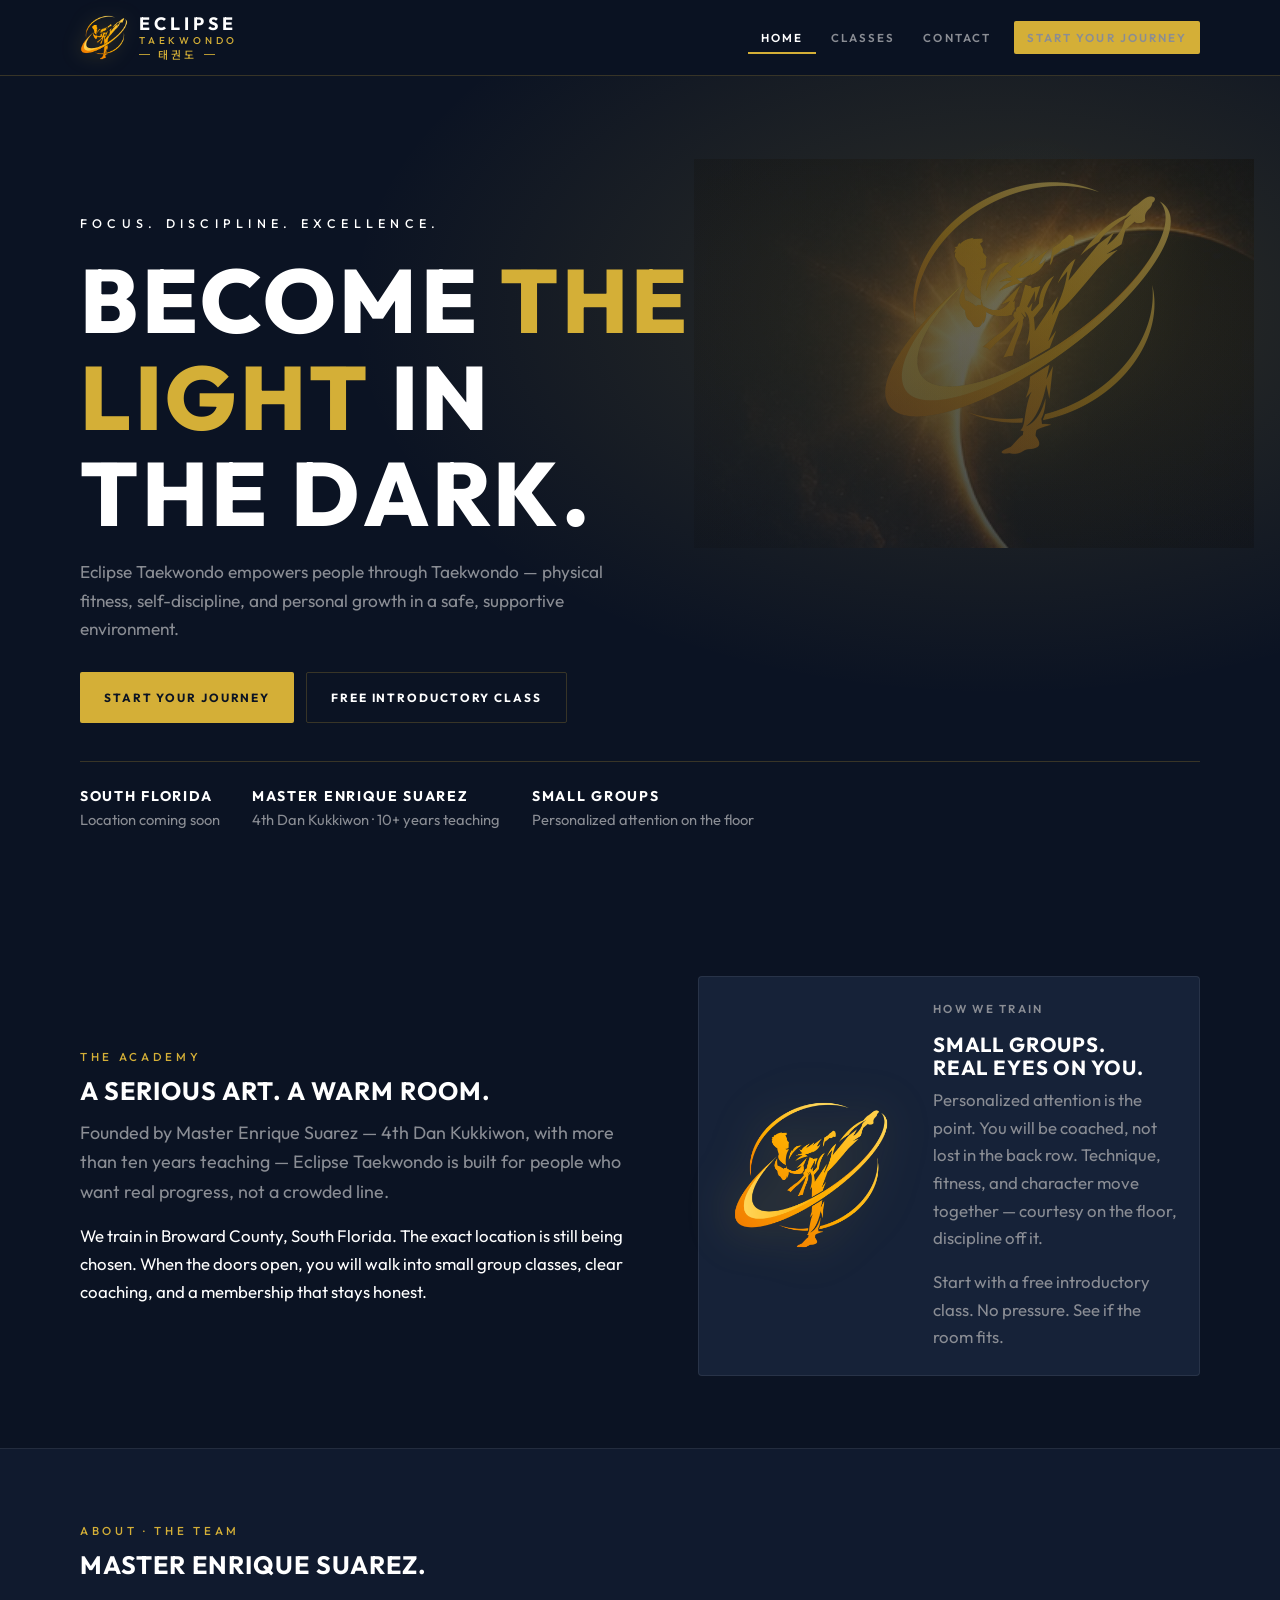
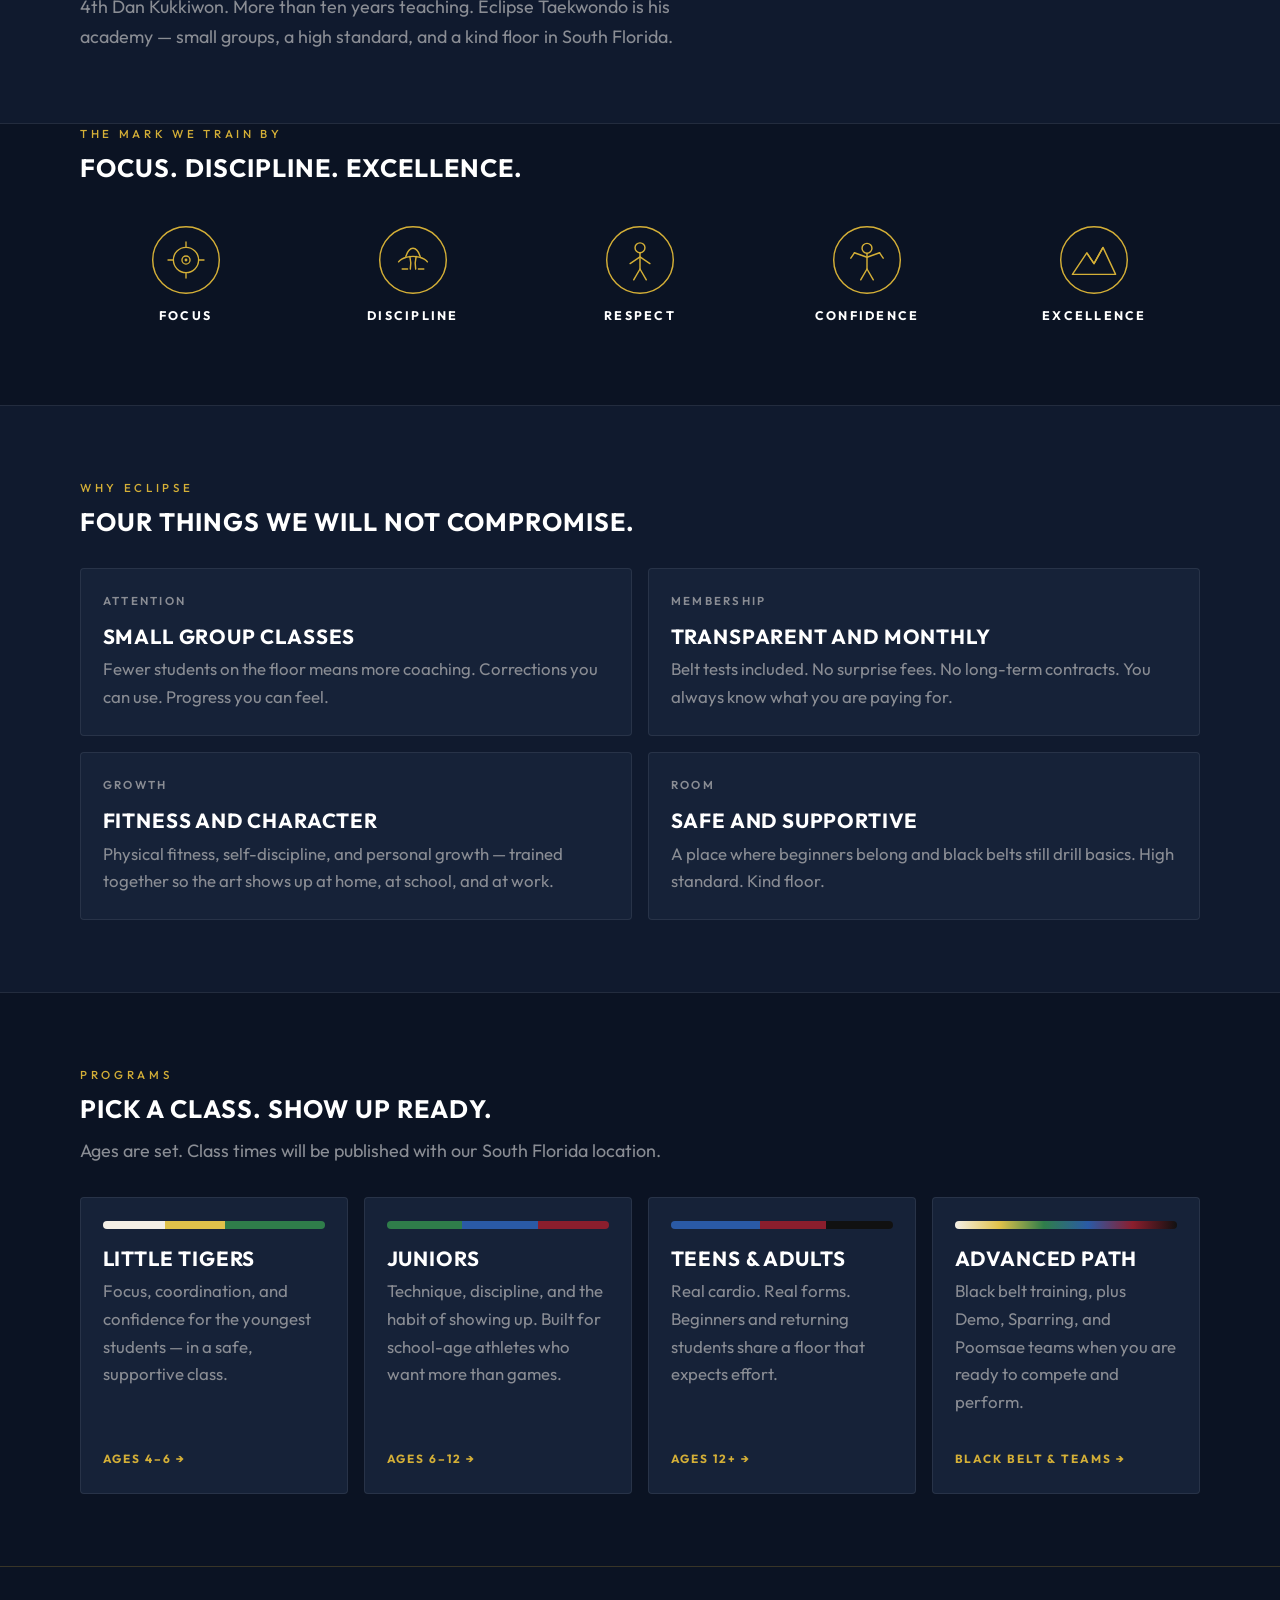
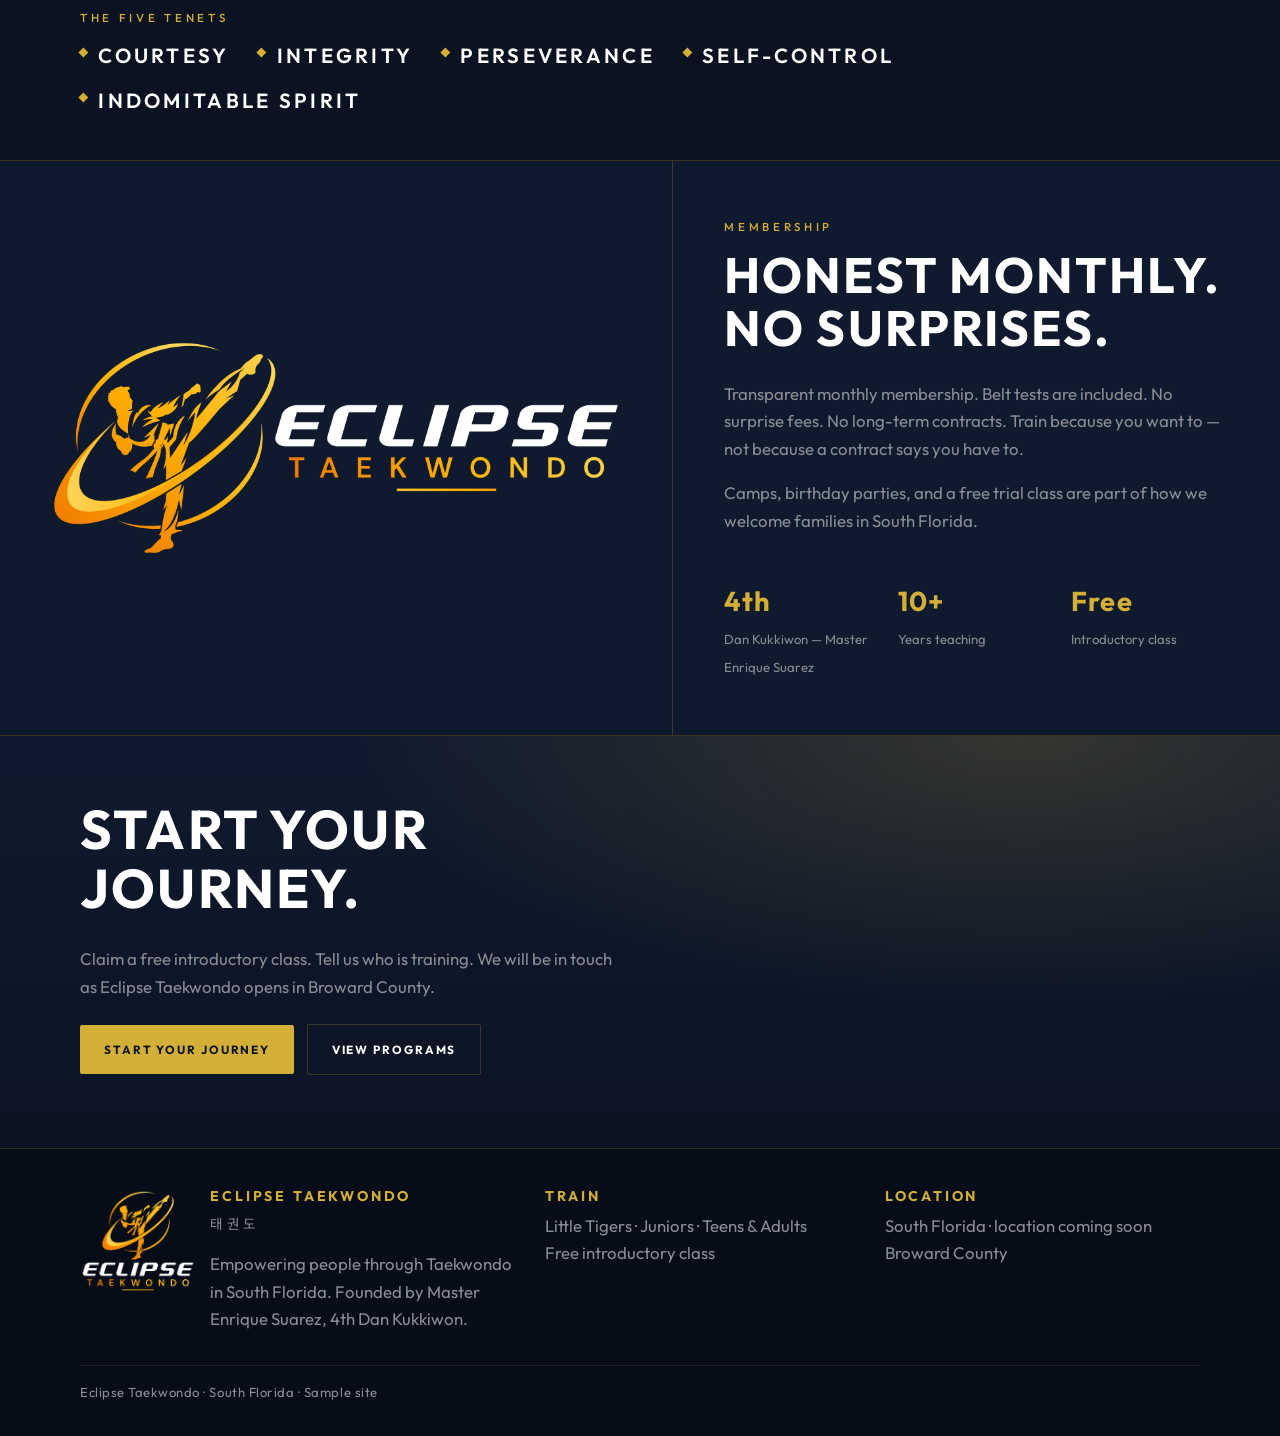
==== commit 8edf9574: "Replace site marks with the official Eclipse logo set. Use the black-background icon, horizontal loc" ====
--- a/index.html
+++ b/index.html
@@ -9,14 +9,14 @@
   <link rel="preconnect" href="https://fonts.gstatic.com" crossorigin>
   <link href="https://fonts.googleapis.com/css2?family=Noto+Sans+KR:wght@400;500;700&family=Outfit:wght@300;400;500;600;700;800&display=swap" rel="stylesheet">
   <link rel="stylesheet" href="css/styles.css">
-  <link rel="icon" href="assets/seal.png" type="image/png">
+  <link rel="icon" href="assets/favicon.png" type="image/png">
 </head>
 <body>
 <a class="skip" href="#main">Skip to content</a>
 <header class="site-header">
   <div class="header-inner">
     <a class="logo" href="index.html">
-      <img class="logo-mark" src="assets/eclipse-ring.svg" width="48" height="48" alt="">
+      <img class="logo-mark" src="assets/icon.png" width="1200" height="1143" alt="">
       <span class="logo-text"><strong>Eclipse</strong><span>Taekwondo</span><em lang="ko">태권도</em></span>
     </a>
     <button class="menu-toggle" type="button" aria-expanded="false" aria-controls="site-nav" aria-label="Open menu"><span></span></button>
@@ -32,7 +32,7 @@
   <section class="hero">
     <div class="hero-media">
       <img class="hero-eclipse" src="assets/eclipse-photo.png" alt="" width="360" height="250">
-      <img class="hero-ring" src="assets/eclipse-ring.svg" alt="" width="200" height="200">
+      <img class="hero-ring" src="assets/icon.png" alt="" width="1200" height="1143">
     </div>
     <div class="hero-shade"></div>
     <div class="hero-inner">
@@ -61,7 +61,7 @@
       </div>
       <div class="card">
         <div class="master">
-          <img class="master-seal" src="assets/seal.png" alt="Eclipse Taekwondo circular seal" width="216" height="216">
+          <img class="master-seal" src="assets/icon.png" alt="Eclipse Taekwondo circular seal" width="1200" height="1143">
           <div>
             <p class="card-num">How we train</p>
             <h3>Small groups. Real eyes on you.</h3>
@@ -189,7 +189,7 @@
   <section class="floor">
     <div class="floor-panel">
       <div class="floor-photo">
-        <img class="eclipse-photo" src="assets/logo-banner.png" alt="Eclipse Taekwondo — eclipse mark with the words Eclipse Taekwondo" width="1198" height="244">
+        <img class="eclipse-photo" src="assets/logo-horizontal.png" alt="Eclipse Taekwondo — eclipse mark with the words Eclipse Taekwondo" width="1800" height="724">
       </div>
       <div class="floor-copy">
         <p class="section-kicker">Membership</p>
@@ -218,7 +218,7 @@
   <div class="wrap footer-grid">
     <div>
       <div class="footer-brand">
-        <img src="assets/logo-lockup.png" alt="Eclipse Taekwondo" width="244" height="190">
+        <img src="assets/logo-vertical.png" alt="Eclipse Taekwondo" width="1000" height="897">
         <div>
           <h2>Eclipse Taekwondo</h2>
           <p class="footer-ko" lang="ko">태권도</p>
--- a/css/styles.css
+++ b/css/styles.css
@@ -279,10 +279,12 @@
 .hero-media .hero-ring {
   position: absolute;
   right: 8%;
-  top: 16%;
-  width: min(50%, 520px);
-  opacity: 0.72;
-  filter: drop-shadow(0 0 48px rgba(212, 175, 55, 0.4));
+  top: 12%;
+  width: min(34%, 300px);
+  height: auto;
+  opacity: 0.96;
+  object-fit: contain;
+  filter: drop-shadow(0 0 28px rgba(212, 175, 55, 0.45));
 }
 .hero-shade {
   position: absolute;
@@ -499,6 +501,7 @@
   width: 160px;
   height: 160px;
   margin: 0 auto;
+  object-fit: contain;
   filter: drop-shadow(0 0 24px rgba(212,175,55,0.28));
 }
 
@@ -821,9 +824,10 @@
   gap: 0.9rem;
 }
 .footer-brand img {
-  width: 72px;
+  width: 116px;
   height: auto;
-  flex: 0 0 72px;
+  flex: 0 0 116px;
+  object-fit: contain;
 }
 .footer-ko {
   font-family: var(--font-ko);
@@ -860,7 +864,9 @@
   .nav-cta { margin-left: 0; }
   .stat-row { grid-template-columns: 1fr; }
   .hero-media .hero-eclipse { width: 110%; right: -18%; opacity: 0.55; }
+  .hero-media .hero-ring { width: min(40%, 168px); right: 5%; top: 6%; }
   .logo-text em { display: none; }
+  .footer-brand img { width: 96px; flex-basis: 96px; }
 }
 
 @media (prefers-reduced-motion: reduce) {
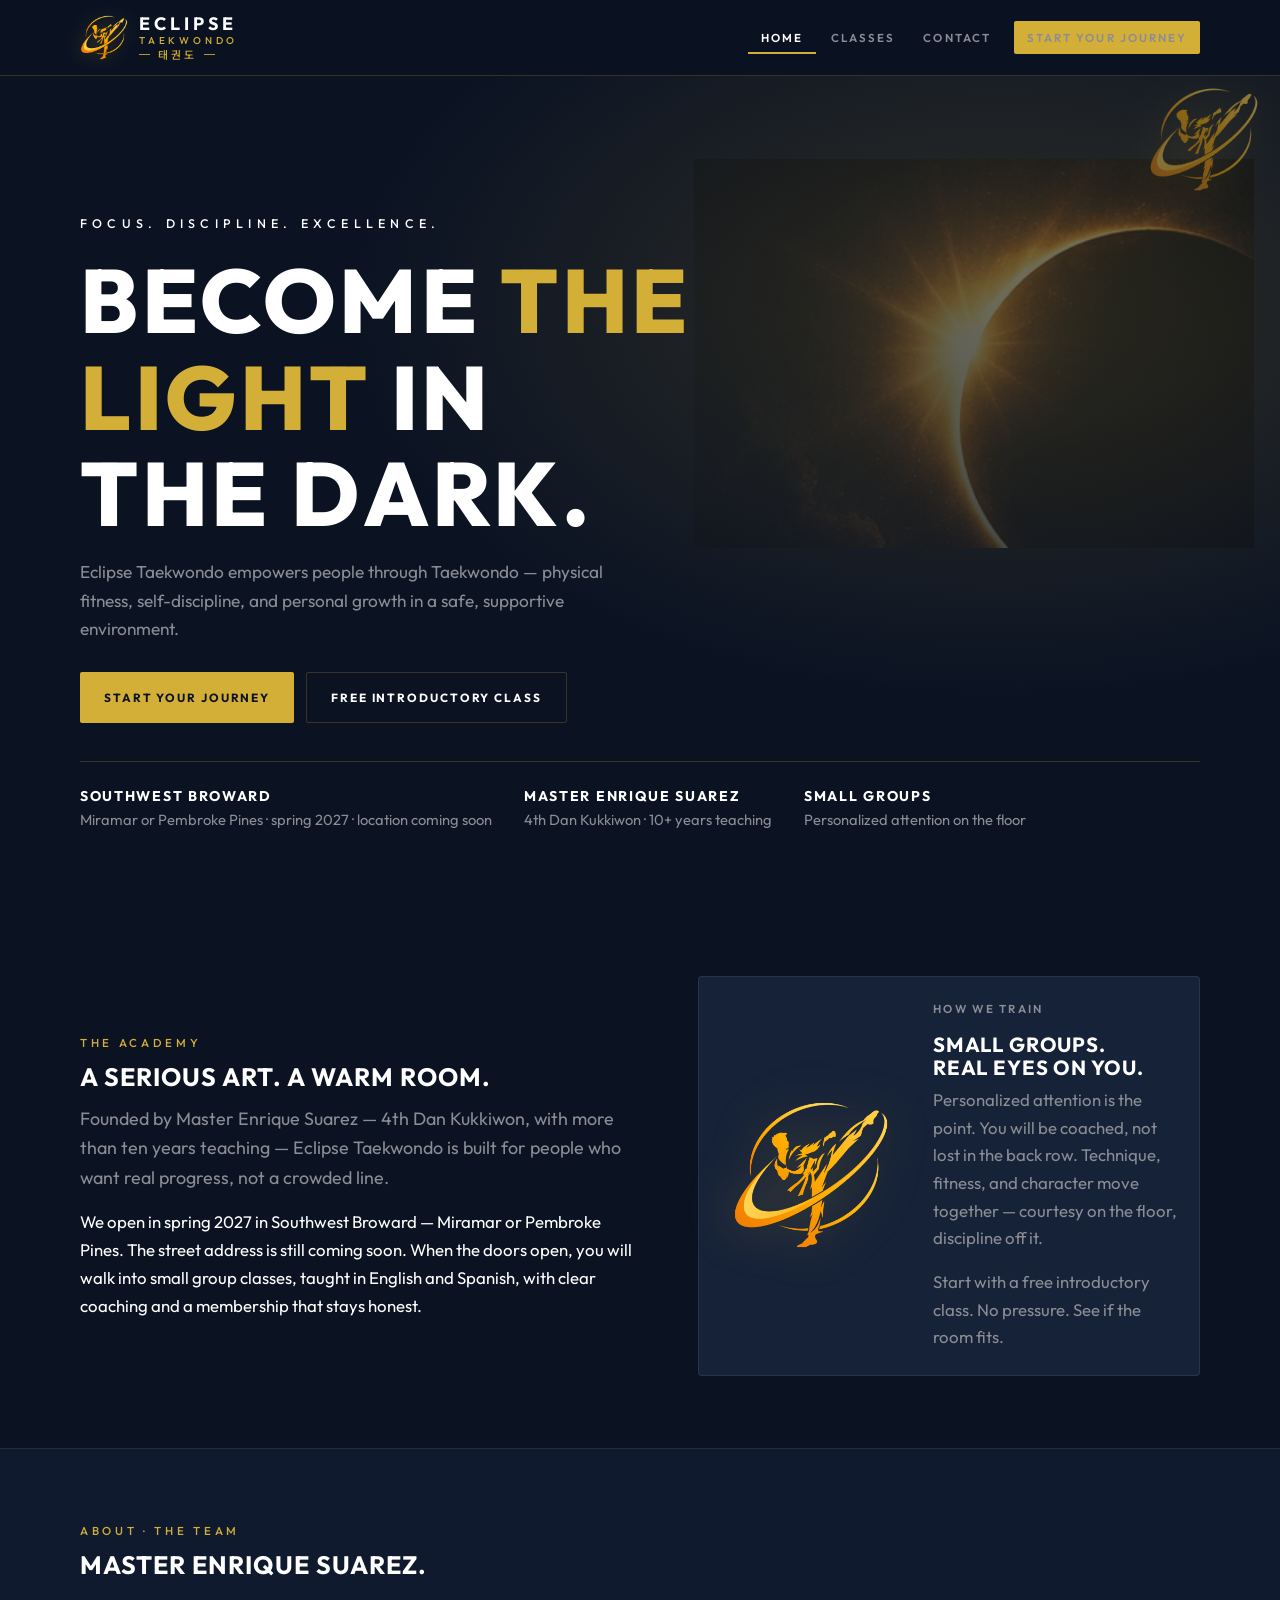
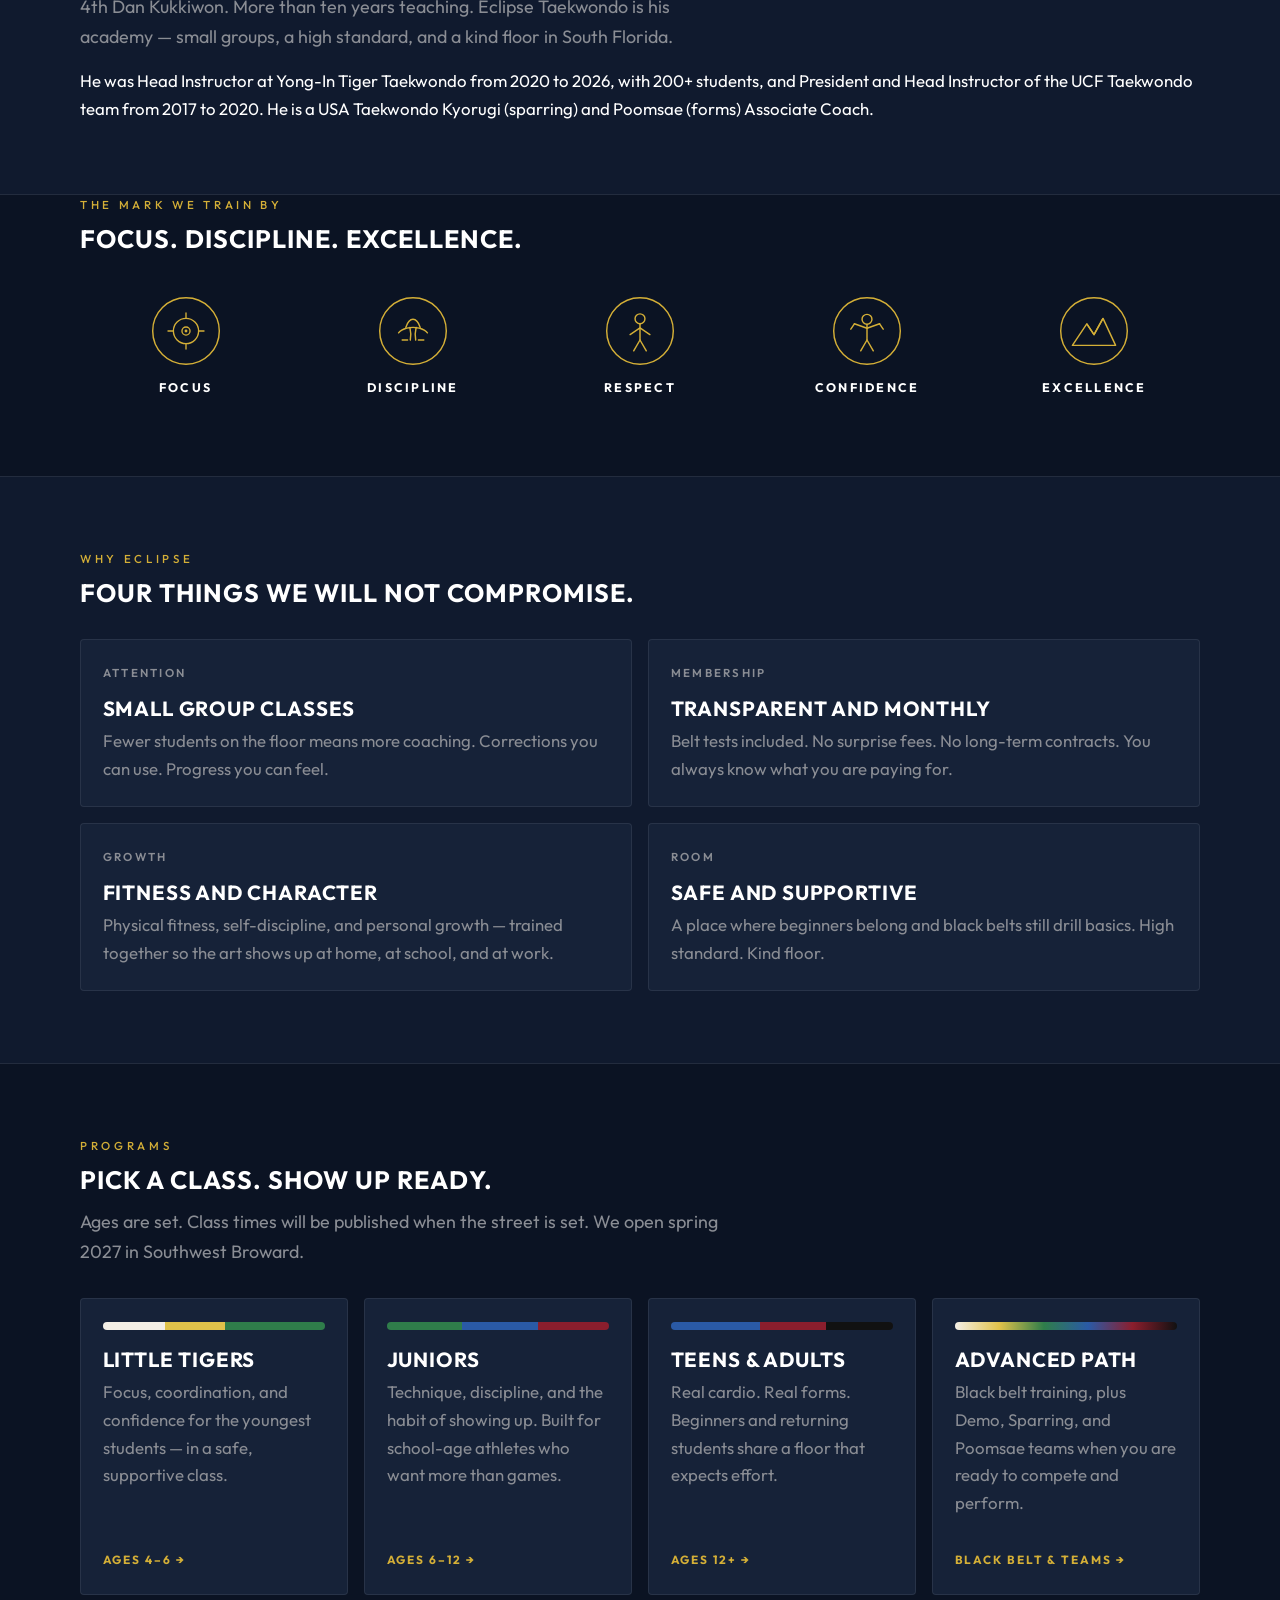
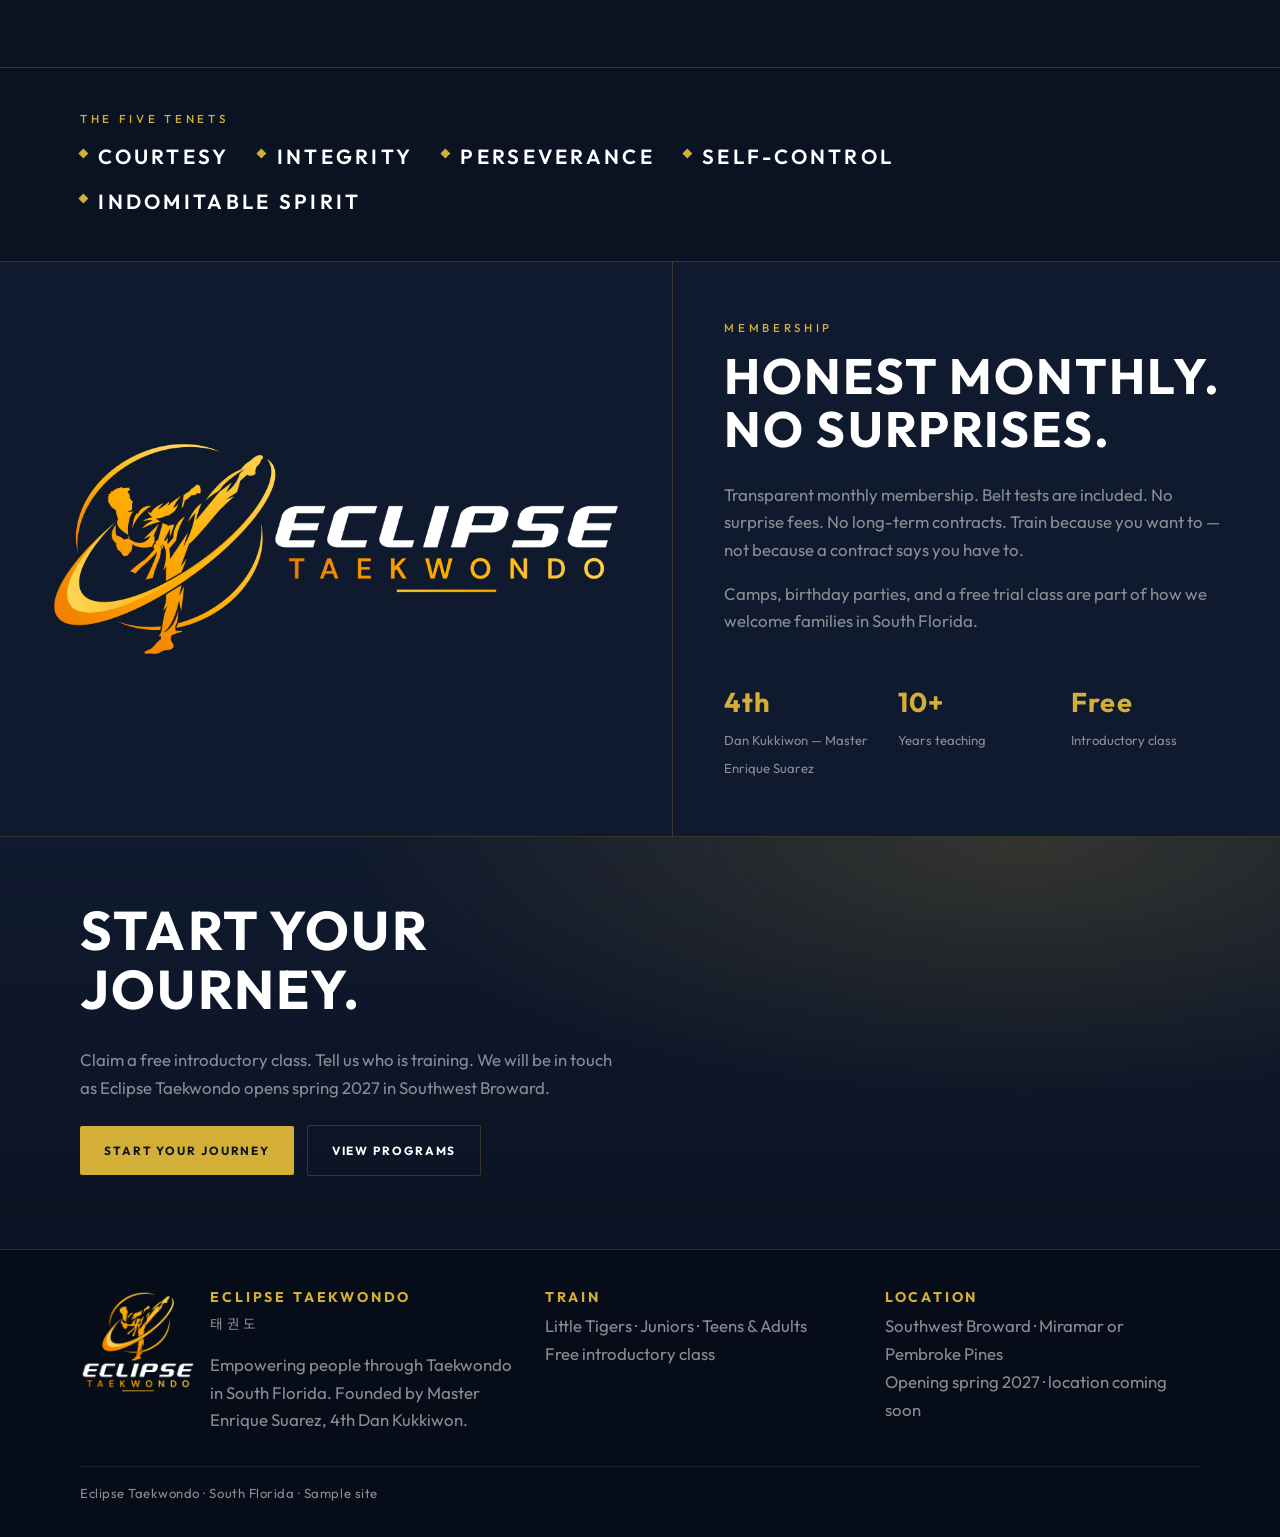
==== commit b4e9890e: "Add the public opening, background, and class languages. State the spring 2027 Southwest Broward ope" ====
--- a/index.html
+++ b/index.html
@@ -4,7 +4,7 @@
   <meta charset="utf-8">
   <meta name="viewport" content="width=device-width, initial-scale=1">
   <title>Eclipse Taekwondo · South Florida</title>
-  <meta name="description" content="Eclipse Taekwondo in South Florida. Master Enrique Suarez, 4th Dan Kukkiwon. Small group classes, transparent membership, free introductory class. Location coming soon.">
+  <meta name="description" content="Eclipse Taekwondo opens spring 2027 in Southwest Broward — Miramar or Pembroke Pines. Master Enrique Suarez, 4th Dan Kukkiwon. Classes in English and Spanish. Location coming soon.">
   <link rel="preconnect" href="https://fonts.googleapis.com">
   <link rel="preconnect" href="https://fonts.gstatic.com" crossorigin>
   <link href="https://fonts.googleapis.com/css2?family=Noto+Sans+KR:wght@400;500;700&family=Outfit:wght@300;400;500;600;700;800&display=swap" rel="stylesheet">
@@ -44,7 +44,7 @@
         <a class="btn btn-ghost" href="contact.html">Free introductory class</a>
       </div>
       <div class="hero-meta">
-        <div><strong>South Florida</strong>Location coming soon</div>
+        <div><strong>Southwest Broward</strong>Miramar or Pembroke Pines · spring 2027 · location coming soon</div>
         <div><strong>Master Enrique Suarez</strong>4th Dan Kukkiwon · 10+ years teaching</div>
         <div><strong>Small groups</strong>Personalized attention on the floor</div>
       </div>
@@ -57,7 +57,7 @@
         <p class="section-kicker">The academy</p>
         <h2>A serious art. A warm room.</h2>
         <p class="lede">Founded by Master Enrique Suarez — 4th Dan Kukkiwon, with more than ten years teaching — Eclipse Taekwondo is built for people who want real progress, not a crowded line.</p>
-        <p>We train in Broward County, South Florida. The exact location is still being chosen. When the doors open, you will walk into small group classes, clear coaching, and a membership that stays honest.</p>
+        <p>We open in spring 2027 in Southwest Broward — Miramar or Pembroke Pines. The street address is still coming soon. When the doors open, you will walk into small group classes, taught in English and Spanish, with clear coaching and a membership that stays honest.</p>
       </div>
       <div class="card">
         <div class="master">
@@ -78,6 +78,7 @@
       <p class="section-kicker">About · The team</p>
       <h2>Master Enrique Suarez.</h2>
       <p class="lede">4th Dan Kukkiwon. More than ten years teaching. Eclipse Taekwondo is his academy — small groups, a high standard, and a kind floor in South Florida.</p>
+      <p>He was Head Instructor at Yong-In Tiger Taekwondo from 2020 to 2026, with 200+ students, and President and Head Instructor of the UCF Taekwondo team from 2017 to 2020. He is a USA Taekwondo Kyorugi (sparring) and Poomsae (forms) Associate Coach.</p>
     </div>
   </section>
 
@@ -143,7 +144,7 @@
     <div class="wrap">
       <p class="section-kicker">Programs</p>
       <h2>Pick a class. Show up ready.</h2>
-      <p class="lede">Ages are set. Class times will be published with our South Florida location.</p>
+      <p class="lede">Ages are set. Class times will be published when the street is set. We open spring 2027 in Southwest Broward.</p>
       <div class="program-grid">
         <a class="card program-card" href="classes.html#little-tigers">
           <div class="belt belt-kids" aria-hidden="true"></div>
@@ -208,7 +209,7 @@
   <section class="cta-band">
     <div class="wrap">
       <h2>Start your journey.</h2>
-      <p>Claim a free introductory class. Tell us who is training. We will be in touch as Eclipse Taekwondo opens in Broward County.</p>
+      <p>Claim a free introductory class. Tell us who is training. We will be in touch as Eclipse Taekwondo opens spring 2027 in Southwest Broward.</p>
       <a class="btn btn-primary" href="contact.html">Start your journey</a>
       <a class="btn btn-ghost" href="classes.html">View programs</a>
     </div>
@@ -233,7 +234,7 @@
     </div>
     <div>
       <h2>Location</h2>
-      <p>South Florida · location coming soon<br>Broward County</p>
+      <p>Southwest Broward · Miramar or Pembroke Pines<br>Opening spring 2027 · location coming soon</p>
     </div>
   </div>
   <div class="wrap legal">Eclipse Taekwondo · South Florida · Sample site</div>
--- a/css/styles.css
+++ b/css/styles.css
@@ -278,13 +278,13 @@
 }
 .hero-media .hero-ring {
   position: absolute;
-  right: 8%;
-  top: 12%;
-  width: min(34%, 300px);
+  right: 1.25rem;
+  top: 0.65rem;
+  width: 112px;
   height: auto;
   opacity: 0.96;
   object-fit: contain;
-  filter: drop-shadow(0 0 28px rgba(212, 175, 55, 0.45));
+  filter: drop-shadow(0 0 22px rgba(212, 175, 55, 0.4));
 }
 .hero-shade {
   position: absolute;
@@ -864,7 +864,9 @@
   .nav-cta { margin-left: 0; }
   .stat-row { grid-template-columns: 1fr; }
   .hero-media .hero-eclipse { width: 110%; right: -18%; opacity: 0.55; }
-  .hero-media .hero-ring { width: min(40%, 168px); right: 5%; top: 6%; }
+  .hero-media .hero-ring { width: 80px; right: 0.75rem; top: 0.35rem; }
+  .floor-photo { min-height: 0; }
+  .floor-photo img.eclipse-photo { height: auto; padding: 1.75rem 1.35rem; }
   .logo-text em { display: none; }
   .footer-brand img { width: 96px; flex-basis: 96px; }
 }
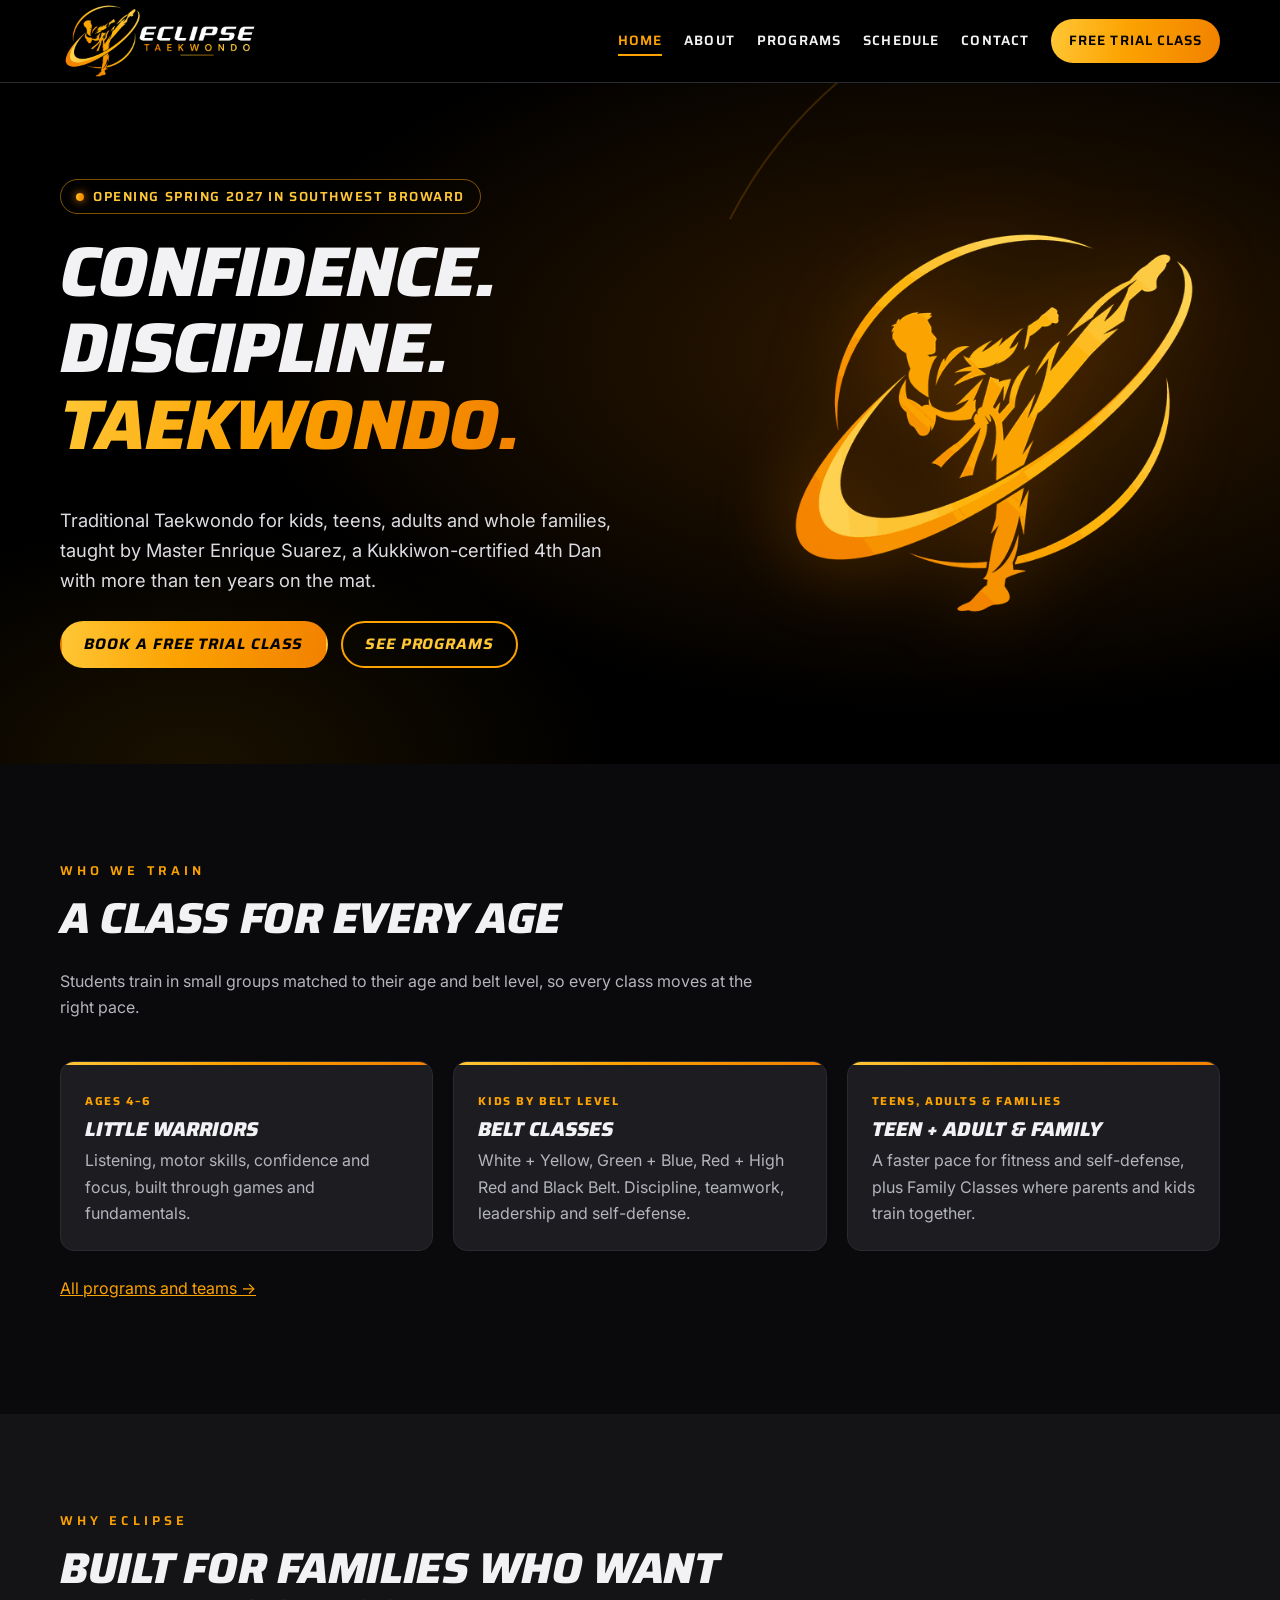
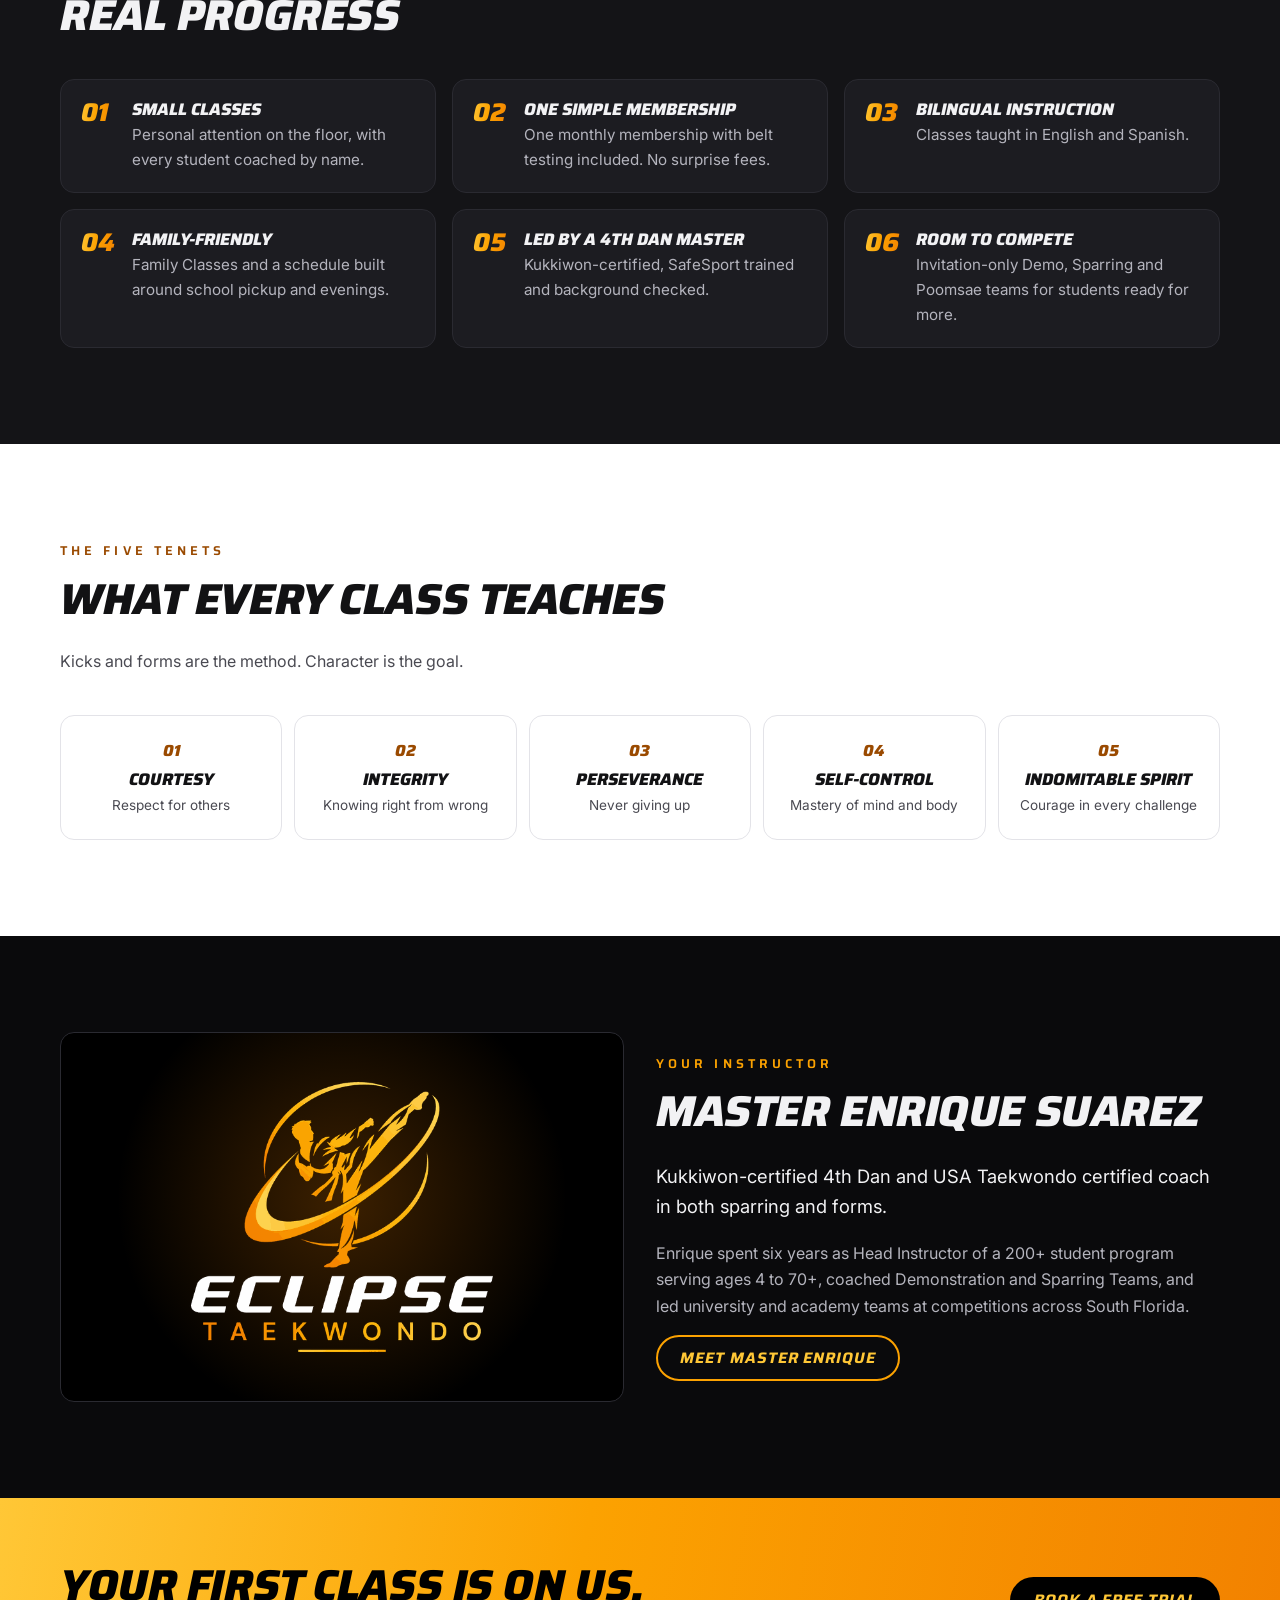
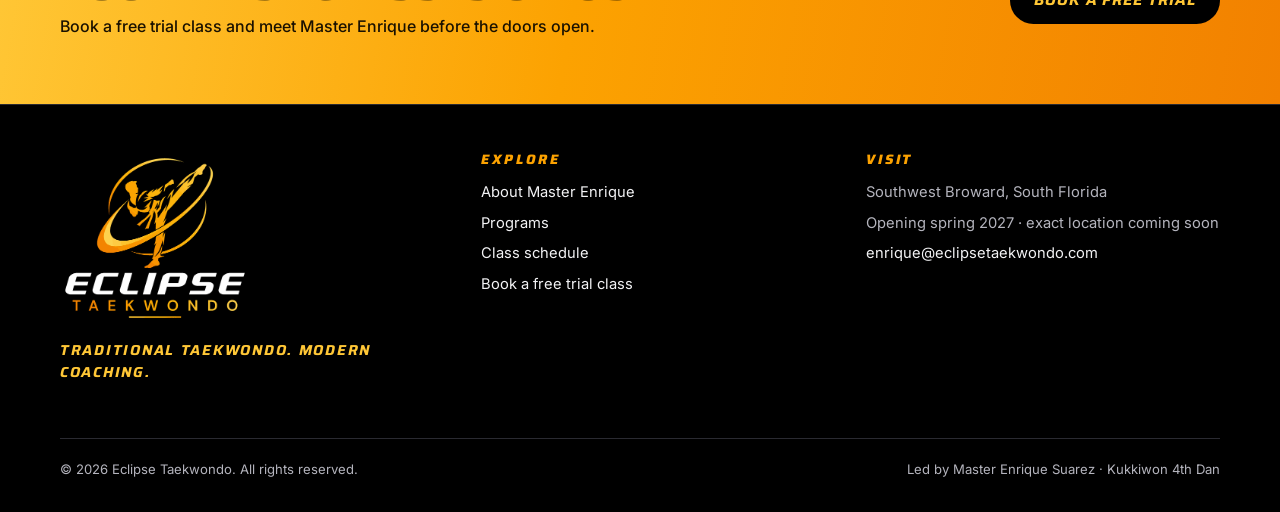
==== commit b90a50f0: "Rebuild site with new Eclipse logo, schedule, and about page" ====
--- a/index.html
+++ b/index.html
@@ -3,241 +3,156 @@
 <head>
   <meta charset="utf-8">
   <meta name="viewport" content="width=device-width, initial-scale=1">
-  <title>Eclipse Taekwondo · South Florida</title>
-  <meta name="description" content="Eclipse Taekwondo opens spring 2027 in Southwest Broward — Miramar or Pembroke Pines. Master Enrique Suarez, 4th Dan Kukkiwon. Classes in English and Spanish. Location coming soon.">
+  <title>Eclipse Taekwondo · Southwest Broward, South Florida</title>
+  <meta name="description" content="Eclipse Taekwondo, led by Master Enrique Suarez (Kukkiwon 4th Dan), opens spring 2027 in Southwest Broward. Classes for kids, teens, adults and families. Book a free trial class.">
+  <meta name="theme-color" content="#000000">
+  <meta property="og:title" content="Eclipse Taekwondo · Southwest Broward, South Florida">
+  <meta property="og:description" content="Eclipse Taekwondo, led by Master Enrique Suarez (Kukkiwon 4th Dan), opens spring 2027 in Southwest Broward. Classes for kids, teens, adults and families. Book a free trial class.">
+  <meta property="og:image" content="assets/icon.png">
+  <link rel="icon" href="assets/favicon-64.png" type="image/png" sizes="64x64">
+  <link rel="apple-touch-icon" href="assets/apple-touch-icon.png">
   <link rel="preconnect" href="https://fonts.googleapis.com">
   <link rel="preconnect" href="https://fonts.gstatic.com" crossorigin>
-  <link href="https://fonts.googleapis.com/css2?family=Noto+Sans+KR:wght@400;500;700&family=Outfit:wght@300;400;500;600;700;800&display=swap" rel="stylesheet">
+  <link href="https://fonts.googleapis.com/css2?family=Inter:wght@400;500;600;700&family=Saira:ital,wght@0,600;0,700;0,800;1,600;1,700;1,800&display=swap" rel="stylesheet">
   <link rel="stylesheet" href="css/styles.css">
-  <link rel="icon" href="assets/favicon.png" type="image/png">
 </head>
 <body>
 <a class="skip" href="#main">Skip to content</a>
 <header class="site-header">
-  <div class="header-inner">
-    <a class="logo" href="index.html">
-      <img class="logo-mark" src="assets/icon.png" width="1200" height="1143" alt="">
-      <span class="logo-text"><strong>Eclipse</strong><span>Taekwondo</span><em lang="ko">태권도</em></span>
+  <div class="wrap header-inner">
+    <a class="brand" href="index.html" aria-label="Eclipse Taekwondo home">
+      <img src="assets/logo-horizontal.png" width="600" height="245" alt="Eclipse Taekwondo">
     </a>
     <button class="menu-toggle" type="button" aria-expanded="false" aria-controls="site-nav" aria-label="Open menu"><span></span></button>
-    <nav class="nav" id="site-nav">
+    <nav class="nav" id="site-nav" aria-label="Main">
       <a href="index.html" aria-current="page">Home</a>
-      <a href="classes.html">Classes</a>
+      <a href="about.html">About</a>
+      <a href="programs.html">Programs</a>
+      <a href="schedule.html">Schedule</a>
       <a href="contact.html">Contact</a>
-      <a href="contact.html" class="btn btn-primary nav-cta">Start your journey</a>
+      <a class="btn btn-primary" href="contact.html">Free trial class</a>
     </nav>
   </div>
 </header>
 <main id="main">
   <section class="hero">
-    <div class="hero-media">
-      <img class="hero-eclipse" src="assets/eclipse-photo.png" alt="" width="360" height="250">
-      <img class="hero-ring" src="assets/icon.png" alt="" width="1200" height="1143">
+    <div class="wrap hero-inner">
+      <div>
+        <p class="hero-badge">Opening spring 2027 in Southwest Broward</p>
+        <h1>Confidence.<br>Discipline.<br><span class="grad-text">Taekwondo.</span></h1>
+        <p class="lede">Traditional Taekwondo for kids, teens, adults and whole families, taught by Master Enrique Suarez, a Kukkiwon-certified 4th Dan with more than ten years on the mat.</p>
+        <div class="actions">
+          <a class="btn btn-primary" href="contact.html">Book a free trial class</a>
+          <a class="btn btn-ghost" href="programs.html">See programs</a>
+        </div>
+      </div>
+      <img class="hero-icon" src="assets/icon.png" width="512" height="512" alt="">
     </div>
-    <div class="hero-shade"></div>
-    <div class="hero-inner">
-      <p class="tagline">Focus. Discipline. Excellence.</p>
-      <h1>Become <em>the light</em> in the dark.</h1>
-      <p class="hero-copy">Eclipse Taekwondo empowers people through Taekwondo — physical fitness, self-discipline, and personal growth in a safe, supportive environment.</p>
-      <div class="hero-actions">
-        <a class="btn btn-primary" href="contact.html">Start your journey</a>
-        <a class="btn btn-ghost" href="contact.html">Free introductory class</a>
+  </section>
+
+  <section class="section">
+    <div class="wrap">
+      <div class="section-head">
+        <p class="kicker">Who we train</p>
+        <h2>A class for every age</h2>
+        <p class="muted">Students train in small groups matched to their age and belt level, so every class moves at the right pace.</p>
       </div>
-      <div class="hero-meta">
-        <div><strong>Southwest Broward</strong>Miramar or Pembroke Pines · spring 2027 · location coming soon</div>
-        <div><strong>Master Enrique Suarez</strong>4th Dan Kukkiwon · 10+ years teaching</div>
-        <div><strong>Small groups</strong>Personalized attention on the floor</div>
+      <div class="grid grid-3">
+        <article class="card"><span class="tag">Ages 4&ndash;6</span><h3>Little Warriors</h3><p class="muted">Listening, motor skills, confidence and focus, built through games and fundamentals.</p></article>
+        <article class="card"><span class="tag">Kids by belt level</span><h3>Belt classes</h3><p class="muted">White + Yellow, Green + Blue, Red + High Red and Black Belt. Discipline, teamwork, leadership and self-defense.</p></article>
+        <article class="card"><span class="tag">Teens, adults &amp; families</span><h3>Teen + Adult &amp; Family</h3><p class="muted">A faster pace for fitness and self-defense, plus Family Classes where parents and kids train together.</p></article>
       </div>
+      <p style="margin-top:1.5rem"><a href="programs.html">All programs and teams &rarr;</a></p>
+    </div>
+  </section>
+
+  <section class="section section-alt">
+    <div class="wrap">
+      <div class="section-head">
+        <p class="kicker">Why Eclipse</p>
+        <h2>Built for families who want real progress</h2>
+      </div>
+      <ul class="why">
+        <li><span class="num">01</span><div><h3>Small classes</h3><p>Personal attention on the floor, with every student coached by name.</p></div></li>
+        <li><span class="num">02</span><div><h3>One simple membership</h3><p>One monthly membership with belt testing included. No surprise fees.</p></div></li>
+        <li><span class="num">03</span><div><h3>Bilingual instruction</h3><p>Classes taught in English and Spanish.</p></div></li>
+        <li><span class="num">04</span><div><h3>Family-friendly</h3><p>Family Classes and a schedule built around school pickup and evenings.</p></div></li>
+        <li><span class="num">05</span><div><h3>Led by a 4th Dan master</h3><p>Kukkiwon-certified, SafeSport trained and background checked.</p></div></li>
+        <li><span class="num">06</span><div><h3>Room to compete</h3><p>Invitation-only Demo, Sparring and Poomsae teams for students ready for more.</p></div></li>
+      </ul>
+    </div>
+  </section>
+
+  <section class="section section-light">
+    <div class="wrap">
+      <div class="section-head">
+        <p class="kicker">The five tenets</p>
+        <h2>What every class teaches</h2>
+        <p>Kicks and forms are the method. Character is the goal.</p>
+      </div>
+      <ol class="tenets">
+        <li><strong>Courtesy</strong><span>Respect for others</span></li>
+        <li><strong>Integrity</strong><span>Knowing right from wrong</span></li>
+        <li><strong>Perseverance</strong><span>Never giving up</span></li>
+        <li><strong>Self-Control</strong><span>Mastery of mind and body</span></li>
+        <li><strong>Indomitable Spirit</strong><span>Courage in every challenge</span></li>
+      </ol>
     </div>
   </section>
 
   <section class="section">
     <div class="wrap split">
+      <div class="emblem"><img src="assets/logo-vertical.png" width="500" height="449" alt="Eclipse Taekwondo vertical logo"></div>
       <div>
-        <p class="section-kicker">The academy</p>
-        <h2>A serious art. A warm room.</h2>
-        <p class="lede">Founded by Master Enrique Suarez — 4th Dan Kukkiwon, with more than ten years teaching — Eclipse Taekwondo is built for people who want real progress, not a crowded line.</p>
-        <p>We open in spring 2027 in Southwest Broward — Miramar or Pembroke Pines. The street address is still coming soon. When the doors open, you will walk into small group classes, taught in English and Spanish, with clear coaching and a membership that stays honest.</p>
-      </div>
-      <div class="card">
-        <div class="master">
-          <img class="master-seal" src="assets/icon.png" alt="Eclipse Taekwondo circular seal" width="1200" height="1143">
-          <div>
-            <p class="card-num">How we train</p>
-            <h3>Small groups. Real eyes on you.</h3>
-            <p>Personalized attention is the point. You will be coached, not lost in the back row. Technique, fitness, and character move together — courtesy on the floor, discipline off it.</p>
-            <p>Start with a free introductory class. No pressure. See if the room fits.</p>
-          </div>
-        </div>
-      </div>
-    </div>
-  </section>
-
-  <section class="section why" id="about">
-    <div class="wrap">
-      <p class="section-kicker">About · The team</p>
-      <h2>Master Enrique Suarez.</h2>
-      <p class="lede">4th Dan Kukkiwon. More than ten years teaching. Eclipse Taekwondo is his academy — small groups, a high standard, and a kind floor in South Florida.</p>
-      <p>He was Head Instructor at Yong-In Tiger Taekwondo from 2020 to 2026, with 200+ students, and President and Head Instructor of the UCF Taekwondo team from 2017 to 2020. He is a USA Taekwondo Kyorugi (sparring) and Poomsae (forms) Associate Coach.</p>
-    </div>
-  </section>
-
-  <section class="section" style="padding-top:0;">
-    <div class="wrap">
-      <p class="section-kicker">The mark we train by</p>
-      <h2>Focus. Discipline. Excellence.</h2>
-      <div class="values-grid">
-        <article class="value-card">
-          <img src="assets/icon-focus.svg" alt="" width="80" height="80">
-          <h3>Focus</h3>
-        </article>
-        <article class="value-card">
-          <img src="assets/icon-discipline.svg" alt="" width="80" height="80">
-          <h3>Discipline</h3>
-        </article>
-        <article class="value-card">
-          <img src="assets/icon-respect.svg" alt="" width="80" height="80">
-          <h3>Respect</h3>
-        </article>
-        <article class="value-card">
-          <img src="assets/icon-confidence.svg" alt="" width="80" height="80">
-          <h3>Confidence</h3>
-        </article>
-        <article class="value-card">
-          <img src="assets/icon-excellence.svg" alt="" width="80" height="80">
-          <h3>Excellence</h3>
-        </article>
-      </div>
-    </div>
-  </section>
-
-  <section class="section why">
-    <div class="wrap">
-      <p class="section-kicker">Why Eclipse</p>
-      <h2>Four things we will not compromise.</h2>
-      <div class="why-grid">
-        <article class="card">
-          <p class="card-num">Attention</p>
-          <h3>Small group classes</h3>
-          <p>Fewer students on the floor means more coaching. Corrections you can use. Progress you can feel.</p>
-        </article>
-        <article class="card">
-          <p class="card-num">Membership</p>
-          <h3>Transparent and monthly</h3>
-          <p>Belt tests included. No surprise fees. No long-term contracts. You always know what you are paying for.</p>
-        </article>
-        <article class="card">
-          <p class="card-num">Growth</p>
-          <h3>Fitness and character</h3>
-          <p>Physical fitness, self-discipline, and personal growth — trained together so the art shows up at home, at school, and at work.</p>
-        </article>
-        <article class="card">
-          <p class="card-num">Room</p>
-          <h3>Safe and supportive</h3>
-          <p>A place where beginners belong and black belts still drill basics. High standard. Kind floor.</p>
-        </article>
-      </div>
-    </div>
-  </section>
-
-  <section class="section">
-    <div class="wrap">
-      <p class="section-kicker">Programs</p>
-      <h2>Pick a class. Show up ready.</h2>
-      <p class="lede">Ages are set. Class times will be published when the street is set. We open spring 2027 in Southwest Broward.</p>
-      <div class="program-grid">
-        <a class="card program-card" href="classes.html#little-tigers">
-          <div class="belt belt-kids" aria-hidden="true"></div>
-          <h3>Little Tigers</h3>
-          <p>Focus, coordination, and confidence for the youngest students — in a safe, supportive class.</p>
-          <span class="more">Ages 4–6 →</span>
-        </a>
-        <a class="card program-card" href="classes.html#juniors">
-          <div class="belt belt-teens" aria-hidden="true"></div>
-          <h3>Juniors</h3>
-          <p>Technique, discipline, and the habit of showing up. Built for school-age athletes who want more than games.</p>
-          <span class="more">Ages 6–12 →</span>
-        </a>
-        <a class="card program-card" href="classes.html#teens-adults">
-          <div class="belt belt-adults" aria-hidden="true"></div>
-          <h3>Teens &amp; Adults</h3>
-          <p>Real cardio. Real forms. Beginners and returning students share a floor that expects effort.</p>
-          <span class="more">Ages 12+ →</span>
-        </a>
-        <a class="card program-card" href="classes.html#advanced">
-          <div class="belt belt-family" aria-hidden="true"></div>
-          <h3>Advanced path</h3>
-          <p>Black belt training, plus Demo, Sparring, and Poomsae teams when you are ready to compete and perform.</p>
-          <span class="more">Black belt &amp; teams →</span>
-        </a>
-      </div>
-    </div>
-  </section>
-
-  <section class="tenets" aria-label="Tenets of Taekwondo">
-    <div class="wrap">
-      <p class="section-kicker">The five tenets</p>
-      <ul class="tenet-list">
-        <li>Courtesy</li>
-        <li>Integrity</li>
-        <li>Perseverance</li>
-        <li>Self-Control</li>
-        <li>Indomitable Spirit</li>
-      </ul>
-    </div>
-  </section>
-
-  <section class="floor">
-    <div class="floor-panel">
-      <div class="floor-photo">
-        <img class="eclipse-photo" src="assets/logo-horizontal.png" alt="Eclipse Taekwondo — eclipse mark with the words Eclipse Taekwondo" width="1800" height="724">
-      </div>
-      <div class="floor-copy">
-        <p class="section-kicker">Membership</p>
-        <h2>Honest monthly. No surprises.</h2>
-        <p>Transparent monthly membership. Belt tests are included. No surprise fees. No long-term contracts. Train because you want to — not because a contract says you have to.</p>
-        <p>Camps, birthday parties, and a free trial class are part of how we welcome families in South Florida.</p>
-        <div class="stat-row">
-          <div><strong>4th</strong><span>Dan Kukkiwon — Master Enrique Suarez</span></div>
-          <div><strong>10+</strong><span>Years teaching</span></div>
-          <div><strong>Free</strong><span>Introductory class</span></div>
-        </div>
+        <p class="kicker">Your instructor</p>
+        <h2>Master Enrique Suarez</h2>
+        <p class="lede">Kukkiwon-certified 4th Dan and USA Taekwondo certified coach in both sparring and forms.</p>
+        <p class="muted">Enrique spent six years as Head Instructor of a 200+ student program serving ages 4 to 70+, coached Demonstration and Sparring Teams, and led university and academy teams at competitions across South Florida.</p>
+        <a class="btn btn-ghost" href="about.html">Meet Master Enrique</a>
       </div>
     </div>
   </section>
 
   <section class="cta-band">
     <div class="wrap">
-      <h2>Start your journey.</h2>
-      <p>Claim a free introductory class. Tell us who is training. We will be in touch as Eclipse Taekwondo opens spring 2027 in Southwest Broward.</p>
-      <a class="btn btn-primary" href="contact.html">Start your journey</a>
-      <a class="btn btn-ghost" href="classes.html">View programs</a>
+      <div>
+        <h2>Your first class is on us.</h2>
+        <p>Book a free trial class and meet Master Enrique before the doors open.</p>
+      </div>
+      <a class="btn btn-dark" href="contact.html">Book a free trial</a>
     </div>
   </section>
 </main>
 <footer class="site-footer">
-  <div class="wrap footer-grid">
-    <div>
-      <div class="footer-brand">
-        <img src="assets/logo-vertical.png" alt="Eclipse Taekwondo" width="1000" height="897">
-        <div>
-          <h2>Eclipse Taekwondo</h2>
-          <p class="footer-ko" lang="ko">태권도</p>
-          <p>Empowering people through Taekwondo in South Florida. Founded by Master Enrique Suarez, 4th Dan Kukkiwon.</p>
-        </div>
+  <div class="wrap">
+    <div class="footer-grid">
+      <div>
+        <img class="footer-logo" src="assets/logo-vertical.png" width="500" height="449" alt="Eclipse Taekwondo">
+        <p class="tagline" style="margin-top:1rem">Traditional Taekwondo. Modern coaching.</p>
+      </div>
+      <div>
+        <h2>Explore</h2>
+        <ul>
+          <li><a href="about.html">About Master Enrique</a></li>
+          <li><a href="programs.html">Programs</a></li>
+          <li><a href="schedule.html">Class schedule</a></li>
+          <li><a href="contact.html">Book a free trial class</a></li>
+        </ul>
+      </div>
+      <div>
+        <h2>Visit</h2>
+        <ul>
+          <li>Southwest Broward, South Florida</li>
+          <li>Opening spring 2027 &middot; exact location coming soon</li>
+          <li><a href="mailto:enrique@eclipsetaekwondo.com">enrique@eclipsetaekwondo.com</a></li>
+        </ul>
       </div>
     </div>
-    <div>
-      <h2>Train</h2>
-      <p><a href="classes.html">Little Tigers · Juniors · Teens &amp; Adults</a><br>
-      <a href="contact.html">Free introductory class</a></p>
-    </div>
-    <div>
-      <h2>Location</h2>
-      <p>Southwest Broward · Miramar or Pembroke Pines<br>Opening spring 2027 · location coming soon</p>
+    <div class="footer-base">
+      <span>&copy; <span data-year>2026</span> Eclipse Taekwondo. All rights reserved.</span>
+      <span>Led by Master Enrique Suarez &middot; Kukkiwon 4th Dan</span>
     </div>
   </div>
-  <div class="wrap legal">Eclipse Taekwondo · South Florida · Sample site</div>
 </footer>
 <script src="js/main.js"></script>
 </body>
--- a/css/styles.css
+++ b/css/styles.css
@@ -1,877 +1,178 @@
-/* Eclipse Taekwondo — sample site
-   Tokens from the official brand board: navy #0B1323, gold #D4AF37, slate #8A8D94, white #FFFFFF. */
-
-:root {
-  --navy: #0B1323;
-  --navy-2: #101A2E;
-  --navy-3: #162238;
-  --navy-4: #1C2A44;
-  --gold: #D4AF37;
-  --gold-bright: #E6C65A;
-  --gold-deep: #B8942A;
-  --gold-soft: rgba(212, 175, 55, 0.16);
-  --slate: #8A8D94;
-  --white: #FFFFFF;
-  --line: rgba(212, 175, 55, 0.22);
-  --line-weak: rgba(255, 255, 255, 0.08);
-  --text: #FFFFFF;
-  --text-dim: #8A8D94;
-  --max: 1120px;
-  --header: 76px;
-  --radius: 4px;
-  --shadow: 0 24px 60px rgba(0, 0, 0, 0.45);
-  --font-display: "Outfit", "Segoe UI", sans-serif;
-  --font-body: "Outfit", "Segoe UI", sans-serif;
-  --font-ko: "Noto Sans KR", "Apple SD Gothic Neo", sans-serif;
+/* Eclipse Taekwondo — colors sampled from the official logo JPGs */
+:root{
+  --black:#000;--ink:#0A0A0C;--panel:#141417;--panel-2:#1C1C21;--line:#2A2A31;
+  --white:#FFFFFF;--text:#F2F2F4;--muted:#B4B4BD;
+  --gold-light:#FFC736;--gold:#FCA201;--orange:#F28100;
+  --grad:linear-gradient(100deg,#FFC736 0%,#FCA201 45%,#F28100 100%);
+  --paper:#FFFFFF;--paper-ink:#121214;--paper-muted:#4A4A52;--orange-dark:#9A4A00;
+  --radius:14px;--wrap:1160px;
+  --display:"Saira",system-ui,sans-serif;--body:"Inter",system-ui,-apple-system,"Segoe UI",sans-serif;
 }
-
-*, *::before, *::after { box-sizing: border-box; }
-html { scroll-behavior: smooth; }
-html, body { margin: 0; padding: 0; }
-body {
-  font-family: var(--font-body);
-  font-size: 1.05rem;
-  font-weight: 400;
-  line-height: 1.65;
-  color: var(--text);
-  background: var(--navy);
-  min-height: 100vh;
+*,*::before,*::after{box-sizing:border-box}
+html{scroll-behavior:smooth}
+body{margin:0;background:var(--ink);color:var(--text);font:400 1rem/1.65 var(--body);-webkit-font-smoothing:antialiased}
+img{max-width:100%;height:auto;display:block}
+a{color:var(--gold)}a:hover{color:var(--gold-light)}
+:focus-visible{outline:3px solid var(--gold-light);outline-offset:3px;border-radius:4px}
+.skip{position:absolute;left:-999px;top:0;background:var(--gold);color:#000;padding:.6rem 1rem;z-index:100;font-weight:700}
+.skip:focus{left:1rem;top:1rem}
+.wrap{width:min(100% - 2.5rem,var(--wrap));margin-inline:auto}
+h1,h2,h3{font-family:var(--display);font-style:italic;font-weight:800;line-height:1.08;letter-spacing:-.01em;margin:0 0 .6em;text-transform:uppercase}
+h1{font-size:clamp(2.2rem,7vw,4.4rem)}
+h2{font-size:clamp(1.7rem,4.5vw,2.7rem)}
+h3{font-size:1.25rem;letter-spacing:0}
+p{margin:0 0 1em}
+.grad-text{background:var(--grad);-webkit-background-clip:text;background-clip:text;color:transparent}
+.kicker{font-family:var(--display);font-weight:600;letter-spacing:.32em;text-transform:uppercase;font-size:.8rem;color:var(--gold);margin:0 0 .9rem}
+.lede{font-size:1.15rem;color:var(--text)}
+.muted{color:var(--muted)}
+/* Buttons */
+.btn{display:inline-flex;align-items:center;justify-content:center;gap:.5rem;padding:.85rem 1.4rem;border-radius:999px;font:700 .95rem/1 var(--display);font-style:italic;letter-spacing:.06em;text-transform:uppercase;text-decoration:none;border:2px solid transparent;cursor:pointer;transition:transform .15s,filter .15s,background .15s}
+.btn-primary{background:var(--grad);color:#000}
+.btn-primary:hover{color:#000;filter:brightness(1.08);transform:translateY(-1px)}
+.btn-ghost{border-color:var(--gold);color:var(--gold-light);background:transparent}
+.btn-ghost:hover{background:rgba(252,162,1,.12);color:var(--white)}
+.btn-dark{background:#000;color:var(--gold-light)}
+.btn-dark:hover{color:var(--white)}
+/* Header */
+.site-header{position:sticky;top:0;z-index:50;background:rgba(0,0,0,.92);backdrop-filter:blur(8px);border-bottom:1px solid var(--line)}
+.header-inner{display:flex;align-items:center;justify-content:space-between;gap:1rem;min-height:72px}
+.brand img{width:170px}
+.menu-toggle{display:inline-flex;align-items:center;justify-content:center;width:46px;height:46px;border-radius:10px;border:1px solid var(--line);background:var(--panel);cursor:pointer}
+.menu-toggle span,.menu-toggle span::before,.menu-toggle span::after{display:block;width:20px;height:2px;background:var(--gold-light);position:relative;transition:.2s}
+.menu-toggle span::before,.menu-toggle span::after{content:"";position:absolute;left:0}
+.menu-toggle span::before{top:-6px}.menu-toggle span::after{top:6px}
+.menu-toggle[aria-expanded="true"] span{background:transparent}
+.menu-toggle[aria-expanded="true"] span::before{top:0;transform:rotate(45deg)}
+.menu-toggle[aria-expanded="true"] span::after{top:0;transform:rotate(-45deg)}
+.nav{display:none;position:absolute;left:0;right:0;top:100%;background:#000;border-bottom:1px solid var(--line);padding:.75rem 1.25rem 1.25rem;flex-direction:column;gap:.25rem}
+.nav.is-open{display:flex}
+.nav a{color:var(--text);text-decoration:none;font:600 1rem var(--display);letter-spacing:.08em;text-transform:uppercase;padding:.7rem .25rem;border-bottom:1px solid var(--line)}
+.nav a[aria-current="page"]{color:var(--gold)}
+.nav a.btn{margin-top:.75rem;border-bottom:0;color:#000;padding:.85rem 1.4rem}
+@media (min-width:960px){
+  .menu-toggle{display:none}
+  .nav{display:flex;position:static;flex-direction:row;align-items:center;gap:1.4rem;padding:0;border:0;background:none}
+  .nav a{border:0;padding:.3rem 0;font-size:.85rem}
+  .nav a:not(.btn):hover{color:var(--gold-light)}
+  .nav a[aria-current="page"]{box-shadow:inset 0 -2px 0 var(--gold)}
+  .nav a.btn{margin:0;padding:.7rem 1.1rem}
+  .brand img{width:200px}
 }
-img { max-width: 100%; display: block; }
-a { color: inherit; }
-button, input, select, textarea { font: inherit; }
-h1, h2, h3, h4 {
-  font-family: var(--font-display);
-  font-weight: 700;
-  letter-spacing: 0.04em;
-  line-height: 1.08;
-  margin: 0 0 0.5em;
-  text-wrap: balance;
-  text-transform: uppercase;
-}
-p { margin: 0 0 1rem; }
-p:last-child { margin-bottom: 0; }
-
-.skip {
-  position: absolute;
-  left: 1rem;
-  top: -4rem;
-  background: var(--gold);
-  color: var(--navy);
-  padding: 0.6rem 1rem;
-  z-index: 100;
-  font-weight: 700;
-  letter-spacing: 0.12em;
-  text-transform: uppercase;
-  text-decoration: none;
-}
-.skip:focus { top: 1rem; }
-
-.site-header {
-  position: sticky;
-  top: 0;
-  z-index: 50;
-  height: var(--header);
-  display: flex;
-  align-items: center;
-  background: rgba(11, 19, 35, 0.92);
-  backdrop-filter: blur(16px);
-  border-bottom: 1px solid var(--line);
-}
-.header-inner {
-  width: min(100% - 2rem, var(--max));
-  margin: 0 auto;
-  display: flex;
-  align-items: center;
-  justify-content: space-between;
-  gap: 1rem;
-}
-.logo {
-  display: flex;
-  align-items: center;
-  gap: 0.7rem;
-  text-decoration: none;
-  color: var(--white);
-}
-.logo-mark {
-  width: 48px;
-  height: 48px;
-  flex: 0 0 48px;
-  object-fit: contain;
-  filter: drop-shadow(0 0 10px rgba(212, 175, 55, 0.35));
-}
-.logo-text {
-  display: flex;
-  flex-direction: column;
-  line-height: 1.05;
-}
-.logo-text strong {
-  font-family: var(--font-display);
-  font-size: 1.12rem;
-  font-weight: 700;
-  letter-spacing: 0.22em;
-  text-transform: uppercase;
-  color: var(--white);
-}
-.logo-text span {
-  font-family: var(--font-display);
-  font-size: 0.62rem;
-  font-weight: 500;
-  letter-spacing: 0.38em;
-  text-transform: uppercase;
-  color: var(--gold);
-  margin-top: 0.12rem;
-}
-.logo-text em {
-  font-family: var(--font-ko);
-  font-style: normal;
-  font-size: 0.68rem;
-  font-weight: 500;
-  letter-spacing: 0.28em;
-  color: var(--gold);
-  margin-top: 0.18rem;
-  display: flex;
-  align-items: center;
-  gap: 0.45rem;
-}
-.logo-text em::before,
-.logo-text em::after {
-  content: "";
-  width: 0.7rem;
-  height: 1px;
-  background: var(--gold);
-  opacity: 0.85;
-}
-
-.nav {
-  display: flex;
-  align-items: center;
-  gap: 0.15rem;
-}
-.nav a {
-  text-decoration: none;
-  padding: 0.45rem 0.8rem;
-  font-size: 0.72rem;
-  font-weight: 600;
-  letter-spacing: 0.18em;
-  text-transform: uppercase;
-  color: var(--slate);
-}
-.nav a:hover,
-.nav a[aria-current="page"] {
-  color: var(--white);
-}
-.nav a[aria-current="page"] {
-  box-shadow: inset 0 -2px 0 var(--gold);
-}
-.nav-cta { margin-left: 0.5rem; }
-.menu-toggle {
-  display: none;
-  background: transparent;
-  border: 1px solid var(--line);
-  color: var(--white);
-  width: 44px;
-  height: 44px;
-  border-radius: 2px;
-  cursor: pointer;
-}
-.menu-toggle span,
-.menu-toggle span::before,
-.menu-toggle span::after {
-  display: block;
-  width: 18px;
-  height: 2px;
-  background: currentColor;
-  position: relative;
-  margin: 0 auto;
-}
-.menu-toggle span::before,
-.menu-toggle span::after {
-  content: "";
-  position: absolute;
-  left: 0;
-}
-.menu-toggle span::before { top: -6px; }
-.menu-toggle span::after { top: 6px; }
-
-.btn {
-  display: inline-flex;
-  align-items: center;
-  justify-content: center;
-  gap: 0.45rem;
-  text-decoration: none;
-  border: 0;
-  cursor: pointer;
-  padding: 0.9rem 1.5rem;
-  font-weight: 700;
-  letter-spacing: 0.16em;
-  text-transform: uppercase;
-  font-size: 0.74rem;
-  border-radius: 2px;
-  transition: transform 0.15s ease, background 0.15s ease, color 0.15s ease, border-color 0.15s ease;
-}
-.btn:hover { transform: translateY(-1px); }
-.btn:focus-visible { outline: 2px solid var(--gold); outline-offset: 3px; }
-.btn-primary { background: var(--gold); color: var(--navy); }
-.btn-primary:hover { background: var(--gold-bright); }
-.btn-ghost {
-  background: transparent;
-  color: var(--white);
-  border: 1px solid var(--line);
-}
-.btn-ghost:hover { border-color: var(--gold); color: var(--gold); }
-.btn-ink { background: var(--navy); color: var(--white); border: 1px solid var(--navy); }
-.btn-ink:hover { background: #07101c; }
-
-.wrap {
-  width: min(100% - 2rem, var(--max));
-  margin: 0 auto;
-}
-.section { padding: 4.5rem 0; }
-.section-kicker {
-  font-family: var(--font-display);
-  font-size: 0.72rem;
-  font-weight: 500;
-  letter-spacing: 0.32em;
-  text-transform: uppercase;
-  color: var(--gold);
-  margin-bottom: 0.75rem;
-}
-.lede {
-  font-size: 1.12rem;
-  color: var(--slate);
-  max-width: 40rem;
-}
-.split {
-  display: grid;
-  gap: 2.5rem;
-  align-items: center;
-}
-@media (min-width: 860px) {
-  .split { grid-template-columns: 1.05fr 0.95fr; gap: 4rem; }
-}
-
-.hero {
-  position: relative;
-  min-height: min(92vh, 860px);
-  display: grid;
-  align-items: end;
-  isolation: isolate;
-  overflow: hidden;
-  background: var(--navy);
-}
-.hero-media {
-  position: absolute;
-  inset: 0;
-  z-index: -2;
-  pointer-events: none;
-}
-.hero-media .hero-eclipse {
-  position: absolute;
-  right: 2%;
-  top: 10%;
-  width: min(58%, 560px);
-  height: auto;
-  opacity: 0.88;
-  object-fit: contain;
-  filter: saturate(1.08) contrast(1.1);
-}
-.hero-media .hero-ring {
-  position: absolute;
-  right: 1.25rem;
-  top: 0.65rem;
-  width: 112px;
-  height: auto;
-  opacity: 0.96;
-  object-fit: contain;
-  filter: drop-shadow(0 0 22px rgba(212, 175, 55, 0.4));
-}
-.hero-shade {
-  position: absolute;
-  inset: 0;
-  z-index: -1;
-  background:
-    linear-gradient(90deg, rgba(11,19,35,0.96) 0%, rgba(11,19,35,0.72) 42%, rgba(11,19,35,0.28) 100%),
-    linear-gradient(180deg, rgba(11,19,35,0.2) 0%, rgba(11,19,35,0.88) 100%);
-}
-.hero-shade::after {
-  content: "";
-  position: absolute;
-  inset: 0;
-  background: radial-gradient(ellipse at 78% 28%, rgba(212,175,55,0.18), transparent 46%);
-  pointer-events: none;
-}
-.hero-inner {
-  width: min(100% - 2rem, var(--max));
-  margin: 0 auto;
-  padding: 7.2rem 0 4.5rem;
-}
-.hero .tagline {
-  font-family: var(--font-display);
-  font-size: 0.78rem;
-  font-weight: 500;
-  letter-spacing: 0.42em;
-  text-transform: uppercase;
-  color: var(--white);
-  margin-bottom: 1.1rem;
-}
-.hero h1 {
-  font-size: clamp(2.6rem, 7.2vw, 5.6rem);
-  font-weight: 800;
-  letter-spacing: 0.04em;
-  max-width: 12ch;
-  margin-bottom: 1rem;
-  color: var(--white);
-}
-.hero h1 em {
-  font-style: normal;
-  color: var(--gold);
-}
-.hero-copy {
-  max-width: 34rem;
-  color: var(--slate);
-  font-size: 1.08rem;
-  margin-bottom: 1.8rem;
-}
-.hero-actions { display: flex; flex-wrap: wrap; gap: 0.75rem; }
-.hero-meta {
-  display: flex;
-  flex-wrap: wrap;
-  gap: 1.25rem 2rem;
-  margin-top: 2.4rem;
-  padding-top: 1.4rem;
-  border-top: 1px solid var(--line);
-  color: var(--slate);
-  font-size: 0.92rem;
-}
-.hero-meta strong {
-  display: block;
-  color: var(--white);
-  font-family: var(--font-display);
-  letter-spacing: 0.12em;
-  text-transform: uppercase;
-  font-size: 0.88rem;
-  font-weight: 700;
-}
-
-.page-hero {
-  position: relative;
-  padding: 4.5rem 0 3.2rem;
-  overflow: hidden;
-  border-bottom: 1px solid var(--line);
-  background:
-    radial-gradient(ellipse at 88% 0%, rgba(212,175,55,0.12), transparent 42%),
-    var(--navy);
-}
-.page-hero::after {
-  content: "";
-  position: absolute;
-  right: -4rem;
-  top: -6rem;
-  width: 28rem;
-  height: 28rem;
-  border: 1px solid var(--line);
-  border-radius: 50%;
-  pointer-events: none;
-}
-.page-hero::before {
-  content: "";
-  position: absolute;
-  right: 10%;
-  top: 18%;
-  width: 10rem;
-  height: 10rem;
-  border-radius: 50%;
-  border: 1px solid var(--gold);
-  opacity: 0.28;
-  box-shadow: 0 0 40px rgba(212,175,55,0.12);
-  pointer-events: none;
-}
-.page-hero h1 {
-  font-size: clamp(2.4rem, 6vw, 4.4rem);
-  max-width: 14ch;
-}
-
-.why {
-  background: var(--navy-2);
-  border-block: 1px solid var(--line-weak);
-}
-.why-grid,
-.program-grid,
-.info-grid,
-.values-grid {
-  display: grid;
-  gap: 1rem;
-  margin-top: 2rem;
-}
-@media (min-width: 720px) {
-  .why-grid { grid-template-columns: repeat(2, 1fr); }
-  .program-grid { grid-template-columns: repeat(2, 1fr); }
-  .info-grid { grid-template-columns: 1fr 1.15fr; }
-  .values-grid { grid-template-columns: repeat(5, 1fr); }
-}
-@media (min-width: 1040px) {
-  .program-grid { grid-template-columns: repeat(4, 1fr); }
-}
-@media (max-width: 719px) {
-  .values-grid { grid-template-columns: repeat(2, 1fr); }
-}
-
-.card {
-  background: var(--navy-3);
-  border: 1px solid var(--line-weak);
-  border-radius: var(--radius);
-  padding: 1.4rem 1.35rem 1.5rem;
-  min-height: 100%;
-}
-.card h3 {
-  font-size: 1.28rem;
-  margin-bottom: 0.45rem;
-}
-.card p { color: var(--slate); }
-.card-num {
-  font-family: var(--font-display);
-  color: var(--gold);
-  letter-spacing: 0.2em;
-  font-size: 0.72rem;
-  font-weight: 600;
-  text-transform: uppercase;
-  margin-bottom: 1rem;
-}
-.value-card {
-  text-align: center;
-  background: transparent;
-  border: 0;
-  padding: 0.6rem 0.4rem;
-}
-.value-card img {
-  width: 72px;
-  height: 72px;
-  margin: 0 auto 0.85rem;
-}
-.value-card h3 {
-  font-size: 0.78rem;
-  letter-spacing: 0.18em;
-  color: var(--white);
-  margin: 0;
-}
-
-.program-card {
-  position: relative;
-  overflow: hidden;
-  display: flex;
-  flex-direction: column;
-  min-height: 280px;
-  text-decoration: none;
-  transition: border-color 0.15s ease, transform 0.15s ease;
-}
-.program-card:hover {
-  transform: translateY(-3px);
-  border-color: var(--gold);
-}
-.belt {
-  height: 8px;
-  width: 100%;
-  border-radius: 99px;
-  margin-bottom: 1.2rem;
-}
-.belt-kids { background: linear-gradient(90deg, #f4efe6 0 28%, #e0c24a 28% 55%, #2f7d4a 55% 100%); }
-.belt-teens { background: linear-gradient(90deg, #2f7d4a 0 34%, #2a5aa6 34% 68%, #8b1e2d 68% 100%); }
-.belt-adults { background: linear-gradient(90deg, #2a5aa6 0 40%, #8b1e2d 40% 70%, #111 70% 100%); }
-.belt-family { background: linear-gradient(90deg, #f4efe6, #e0c24a, #2f7d4a, #2a5aa6, #8b1e2d, #111); }
-.program-card .more {
-  margin-top: auto;
-  padding-top: 1.1rem;
-  color: var(--gold);
-  font-size: 0.74rem;
-  font-weight: 700;
-  letter-spacing: 0.16em;
-  text-transform: uppercase;
-}
-
-.master {
-  display: grid;
-  gap: 1.4rem;
-  align-items: center;
-}
-@media (min-width: 720px) {
-  .master { grid-template-columns: 180px 1fr; gap: 2rem; }
-}
-.master-seal {
-  width: 160px;
-  height: 160px;
-  margin: 0 auto;
-  object-fit: contain;
-  filter: drop-shadow(0 0 24px rgba(212,175,55,0.28));
-}
-
-.tenets {
-  background: var(--navy);
-  border-block: 1px solid var(--line);
-  padding: 2.6rem 0;
-}
-.tenet-list {
-  list-style: none;
-  margin: 0;
-  padding: 0;
-  display: flex;
-  flex-wrap: wrap;
-  gap: 0.7rem 1.8rem;
-}
-.tenet-list li {
-  font-family: var(--font-display);
-  font-size: clamp(0.95rem, 2.2vw, 1.28rem);
-  font-weight: 600;
-  letter-spacing: 0.16em;
-  text-transform: uppercase;
-  color: var(--white);
-  position: relative;
-  padding-left: 1.15rem;
-}
-.tenet-list li::before {
-  content: "";
-  position: absolute;
-  left: 0;
-  top: 0.48em;
-  width: 0.42rem;
-  height: 0.42rem;
-  background: var(--gold);
-  transform: rotate(45deg);
-}
-
-.floor { padding: 0; }
-.floor-panel {
-  display: grid;
-  min-height: 520px;
-}
-@media (min-width: 860px) {
-  .floor-panel { grid-template-columns: 1.05fr 0.95fr; }
-}
-.floor-photo {
-  min-height: 320px;
-  position: relative;
-  background: var(--navy-2);
-  overflow: hidden;
-  display: grid;
-  place-items: center;
-}
-.floor-photo img.eclipse-photo {
-  width: 100%;
-  height: 100%;
-  object-fit: contain;
-  object-position: center;
-  padding: 2.5rem;
-  opacity: 1;
-}
-.floor-copy {
-  background: var(--navy-2);
-  color: var(--white);
-  padding: 3rem 2rem;
-  display: flex;
-  flex-direction: column;
-  justify-content: center;
-  border-top: 1px solid var(--line);
-}
-@media (min-width: 860px) {
-  .floor-copy {
-    padding: 3.5rem 3.2rem;
-    border-top: 0;
-    border-left: 1px solid var(--line);
-  }
-}
-.floor-copy .section-kicker { color: var(--gold); }
-.floor-copy h2 {
-  font-size: clamp(2rem, 4vw, 3.1rem);
-  color: var(--white);
-}
-.floor-copy p { color: var(--slate); }
-.stat-row {
-  display: grid;
-  grid-template-columns: repeat(3, 1fr);
-  gap: 1rem;
-  margin-top: 1.8rem;
-}
-.stat-row strong {
-  display: block;
-  font-family: var(--font-display);
-  font-size: 1.7rem;
-  letter-spacing: 0.04em;
-  color: var(--gold);
-}
-.stat-row span {
-  font-size: 0.82rem;
-  color: var(--slate);
-}
-
-.cta-band {
-  background:
-    radial-gradient(ellipse at 80% 0%, rgba(212,175,55,0.18), transparent 46%),
-    linear-gradient(180deg, var(--navy-2), var(--navy));
-  color: var(--white);
-  padding: 4rem 0;
-  border-top: 1px solid var(--line);
-}
-.cta-band h2 {
-  font-size: clamp(2.1rem, 5vw, 3.4rem);
-  max-width: 16ch;
-}
-.cta-band p { color: var(--slate); max-width: 34rem; margin-bottom: 1.5rem; }
-.cta-band .btn-ghost { border-color: var(--line); color: var(--white); }
-.cta-band .btn { margin: 0 0.6rem 0.6rem 0; }
-
-.rank-track {
-  display: flex;
-  flex-wrap: wrap;
-  gap: 0.55rem;
-  margin: 1.5rem 0 0;
-}
-.rank {
-  display: flex;
-  align-items: center;
-  gap: 0.45rem;
-  background: var(--navy-2);
-  border: 1px solid var(--line);
-  padding: 0.45rem 0.7rem;
-  border-radius: 999px;
-  font-size: 0.72rem;
-  font-weight: 600;
-  letter-spacing: 0.12em;
-  text-transform: uppercase;
-  color: var(--white);
-}
-
-.class-block {
-  display: grid;
-  gap: 1.5rem;
-  padding: 2.2rem 0;
-  border-bottom: 1px solid var(--line-weak);
-}
-@media (min-width: 860px) {
-  .class-block { grid-template-columns: 0.9fr 1.1fr; align-items: start; }
-}
-.class-visual {
-  min-height: 220px;
-  border-radius: var(--radius);
-  border: 1px solid var(--line);
-  background: var(--navy-2);
-  position: relative;
-  overflow: hidden;
-  display: grid;
-  place-items: center;
-  padding: 1.5rem;
-}
-.class-visual .age {
-  font-family: var(--font-display);
-  font-size: clamp(2.1rem, 4.6vw, 3.2rem);
-  text-transform: uppercase;
-  text-align: center;
-  z-index: 1;
-  letter-spacing: 0.06em;
-}
-.class-visual .hint {
-  position: absolute;
-  bottom: 1rem;
-  left: 1rem;
-  right: 1rem;
-  font-size: 0.78rem;
-  color: var(--slate);
-  letter-spacing: 0.08em;
-  text-transform: uppercase;
-}
-.cv-kids { background: radial-gradient(circle at 20% 20%, rgba(212,175,55,0.22), transparent 42%), linear-gradient(160deg, var(--navy-3), var(--navy)); }
-.cv-teens { background: radial-gradient(circle at 80% 10%, rgba(212,175,55,0.2), transparent 40%), linear-gradient(160deg, var(--navy-3), var(--navy)); }
-.cv-adults { background: radial-gradient(circle at 30% 80%, rgba(212,175,55,0.18), transparent 45%), linear-gradient(160deg, var(--navy-3), var(--navy)); }
-.cv-family { background: radial-gradient(circle at 70% 70%, rgba(212,175,55,0.2), transparent 42%), linear-gradient(160deg, var(--navy-3), var(--navy)); }
-.cv-more { background: radial-gradient(circle at 40% 30%, rgba(212,175,55,0.2), transparent 46%), linear-gradient(160deg, var(--navy-3), var(--navy)); }
-
-.coming-note {
-  margin-top: 1rem;
-  font-size: 0.9rem;
-  color: var(--gold);
-  letter-spacing: 0.04em;
-}
-
-.form {
-  background: var(--navy-2);
-  border: 1px solid var(--line);
-  border-radius: var(--radius);
-  padding: 1.5rem;
-}
-.field { margin-bottom: 1rem; }
-.field label {
-  display: block;
-  font-size: 0.72rem;
-  font-weight: 700;
-  letter-spacing: 0.16em;
-  text-transform: uppercase;
-  margin-bottom: 0.4rem;
-  color: var(--slate);
-}
-.field .optional {
-  font-weight: 500;
-  letter-spacing: 0.04em;
-  text-transform: none;
-  color: var(--slate);
-  opacity: 0.8;
-}
-.field input,
-.field select,
-.field textarea {
-  width: 100%;
-  background: var(--navy);
-  color: var(--white);
-  border: 1px solid var(--line-weak);
-  border-radius: 2px;
-  padding: 0.8rem 0.85rem;
-}
-.field input:focus,
-.field select:focus,
-.field textarea:focus {
-  outline: 2px solid var(--gold);
-  border-color: transparent;
-}
-.form-note {
-  font-size: 0.85rem;
-  color: var(--slate);
-  margin-top: 0.8rem;
-}
-.form-success {
-  display: none;
-  background: var(--gold-soft);
-  border: 1px solid var(--gold);
-  color: var(--white);
-  padding: 0.9rem 1rem;
-  border-radius: 2px;
-  margin-bottom: 1rem;
-}
-.form-success.is-visible { display: block; }
-
-.place-card {
-  background: var(--navy-2);
-  color: var(--white);
-  border: 1px solid var(--line);
-  border-radius: var(--radius);
-  padding: 1.5rem;
-}
-.place-card h3 {
-  color: var(--gold);
-  font-size: 0.95rem;
-  letter-spacing: 0.16em;
-}
-.place-card p, .place-card li { color: var(--slate); }
-.place-card ul { padding-left: 1.1rem; margin: 0.4rem 0 1rem; }
-
-.map-placeholder {
-  margin-top: 1rem;
-  min-height: 280px;
-  border-radius: 4px;
-  position: relative;
-  overflow: hidden;
-  background:
-    linear-gradient(90deg, rgba(212,175,55,0.06) 1px, transparent 1px) 0 0 / 32px 32px,
-    linear-gradient(rgba(212,175,55,0.06) 1px, transparent 1px) 0 0 / 32px 32px,
-    linear-gradient(135deg, #0e1728, #152038 40%, #0B1323);
-  border: 1px solid var(--line);
-}
-.map-placeholder .pin {
-  position: absolute;
-  left: 54%;
-  top: 46%;
-  width: 18px;
-  height: 18px;
-  background: var(--gold);
-  border-radius: 50% 50% 50% 0;
-  transform: translate(-50%, -80%) rotate(-45deg);
-  box-shadow: 0 8px 16px rgba(212,175,55,0.35);
-}
-.map-placeholder .map-label {
-  position: absolute;
-  left: 1rem;
-  right: 1rem;
-  bottom: 1rem;
-  background: rgba(11,19,35,0.92);
-  color: var(--white);
-  padding: 0.85rem 1rem;
-  border-radius: 2px;
-  font-size: 0.9rem;
-  border: 1px solid var(--line);
-}
-
-.site-footer {
-  border-top: 1px solid var(--line);
-  padding: 2.5rem 0 2rem;
-  background: #070d18;
-}
-.footer-grid {
-  display: grid;
-  gap: 1.5rem;
-}
-@media (min-width: 720px) {
-  .footer-grid { grid-template-columns: 1.4fr 1fr 1fr; }
-}
-.site-footer h2 {
-  font-size: 0.88rem;
-  letter-spacing: 0.2em;
-  text-transform: uppercase;
-  color: var(--gold);
-}
-.site-footer a { color: var(--slate); text-decoration: none; }
-.site-footer a:hover { color: var(--white); }
-.site-footer p, .site-footer li { color: var(--slate); }
-.footer-brand {
-  display: flex;
-  align-items: flex-start;
-  gap: 0.9rem;
-}
-.footer-brand img {
-  width: 116px;
-  height: auto;
-  flex: 0 0 116px;
-  object-fit: contain;
-}
-.footer-ko {
-  font-family: var(--font-ko);
-  color: var(--gold);
-  letter-spacing: 0.24em;
-  font-size: 0.85rem;
-  margin-top: 0.35rem;
-}
-.legal {
-  margin-top: 2rem;
-  padding-top: 1rem;
-  border-top: 1px solid var(--line-weak);
-  font-size: 0.82rem;
-  color: var(--slate);
-  letter-spacing: 0.04em;
-}
-
-@media (max-width: 760px) {
-  .menu-toggle { display: inline-grid; place-items: center; }
-  .nav {
-    display: none;
-    position: absolute;
-    top: var(--header);
-    left: 0;
-    right: 0;
-    background: rgba(11,19,35,0.98);
-    border-bottom: 1px solid var(--line);
-    flex-direction: column;
-    align-items: stretch;
-    padding: 0.75rem 1rem 1.1rem;
-    gap: 0.2rem;
-  }
-  .nav.is-open { display: flex; }
-  .nav-cta { margin-left: 0; }
-  .stat-row { grid-template-columns: 1fr; }
-  .hero-media .hero-eclipse { width: 110%; right: -18%; opacity: 0.55; }
-  .hero-media .hero-ring { width: 80px; right: 0.75rem; top: 0.35rem; }
-  .floor-photo { min-height: 0; }
-  .floor-photo img.eclipse-photo { height: auto; padding: 1.75rem 1.35rem; }
-  .logo-text em { display: none; }
-  .footer-brand img { width: 96px; flex-basis: 96px; }
-}
-
-@media (prefers-reduced-motion: reduce) {
-  html { scroll-behavior: auto; }
-  .btn, .program-card { transition: none; }
-}
+/* Sections */
+.section{padding:clamp(3.5rem,8vw,6rem) 0}
+.section-alt{background:var(--panel)}
+.section-light{background:var(--paper);color:var(--paper-ink)}
+.section-light .kicker{color:var(--orange-dark)}
+.section-light .muted,.section-light p{color:var(--paper-muted)}
+.section-light h2,.section-light h3{color:var(--paper-ink)}
+.section-head{max-width:720px;margin-bottom:2.5rem}
+.grid{display:grid;gap:1.25rem}
+@media (min-width:640px){.grid-2{grid-template-columns:repeat(2,1fr)}.grid-3{grid-template-columns:repeat(2,1fr)}}
+@media (min-width:960px){.grid-3{grid-template-columns:repeat(3,1fr)}.grid-5{grid-template-columns:repeat(5,1fr)}}
+.card{background:var(--panel-2);border:1px solid var(--line);border-radius:var(--radius);padding:1.5rem;position:relative;overflow:hidden}
+.card::before{content:"";position:absolute;inset:0 0 auto 0;height:3px;background:var(--grad)}
+.card h3{margin-bottom:.4rem}
+.card p:last-child{margin-bottom:0}
+.card .tag{display:inline-block;font:700 .72rem var(--display);letter-spacing:.14em;text-transform:uppercase;color:var(--gold);margin-bottom:.6rem}
+.section-light .card{background:#fff;border-color:#E3E3E8;box-shadow:0 6px 24px rgba(0,0,0,.06)}
+.section-light .card .tag{color:var(--orange-dark)}
+/* Hero */
+.hero{position:relative;overflow:hidden;background:radial-gradient(1200px 600px at 75% 40%,rgba(242,129,0,.20),transparent 60%),radial-gradient(700px 400px at 15% 100%,rgba(252,162,1,.10),transparent 60%),#000;padding:clamp(3rem,8vw,6rem) 0}
+.hero::after{content:"";position:absolute;width:900px;height:900px;right:-300px;top:50%;transform:translateY(-50%) rotate(-18deg);border-radius:50%;border:2px solid rgba(252,162,1,.18);border-left-color:transparent;border-bottom-color:transparent;pointer-events:none}
+.hero-inner{position:relative;z-index:1;display:grid;gap:2rem;align-items:center}
+.hero-icon{width:min(78vw,340px);margin-inline:auto;filter:drop-shadow(0 0 40px rgba(242,129,0,.35))}
+.hero-badge{display:inline-flex;align-items:center;gap:.55rem;border:1px solid rgba(252,162,1,.5);border-radius:999px;padding:.4rem .95rem;font:600 .82rem var(--display);letter-spacing:.12em;text-transform:uppercase;color:var(--gold-light);margin-bottom:1.25rem}
+.hero-badge::before{content:"";width:8px;height:8px;border-radius:50%;background:var(--grad);box-shadow:0 0 10px var(--orange)}
+.hero p.lede{max-width:560px;color:#DCDCE2}
+.actions{display:flex;flex-wrap:wrap;gap:.8rem;margin-top:1.6rem}
+@media (min-width:860px){.hero-inner{grid-template-columns:1.2fr .8fr}.hero-icon{width:100%;max-width:420px}}
+.page-hero{background:radial-gradient(900px 400px at 85% 0%,rgba(242,129,0,.18),transparent 60%),#000;padding:clamp(3rem,7vw,5rem) 0 clamp(2rem,5vw,3rem);border-bottom:1px solid var(--line)}
+.page-hero p{max-width:640px;color:#DCDCE2}
+/* Feature list */
+.why{display:grid;gap:1rem}
+@media (min-width:640px){.why{grid-template-columns:repeat(2,1fr)}}
+@media (min-width:1000px){.why{grid-template-columns:repeat(3,1fr)}}
+.why li{list-style:none;display:flex;gap:1rem;align-items:flex-start;background:var(--panel-2);border:1px solid var(--line);border-radius:var(--radius);padding:1.25rem}
+.why{padding:0;margin:0}
+.why .num{flex:0 0 auto;font:800 italic 1.6rem/1 var(--display);background:var(--grad);-webkit-background-clip:text;background-clip:text;color:transparent;min-width:2.2rem}
+.why h3{font-size:1.05rem;margin:0 0 .25rem}
+.why p{margin:0;color:var(--muted);font-size:.95rem}
+/* Tenets */
+.tenets{display:grid;gap:.75rem;padding:0;margin:0;list-style:none;counter-reset:t}
+@media (min-width:640px){.tenets{grid-template-columns:repeat(5,1fr)}}
+.tenets li{counter-increment:t;text-align:center;padding:1.4rem .75rem;border-radius:var(--radius);background:#fff;border:1px solid #E3E3E8}
+.tenets li::before{content:counter(t,decimal-leading-zero);display:block;font:800 italic 1rem var(--display);color:var(--orange-dark);margin-bottom:.35rem}
+.tenets strong{display:block;font:800 italic 1.05rem/1.2 var(--display);text-transform:uppercase;color:var(--paper-ink)}
+.tenets span{display:block;font-size:.85rem;color:var(--paper-muted);margin-top:.35rem}
+/* Teaser / split */
+.split{display:grid;gap:2rem;align-items:center}
+@media (min-width:860px){.split{grid-template-columns:1fr 1fr}}
+.emblem{border-radius:var(--radius);background:radial-gradient(circle at 50% 45%,rgba(242,129,0,.25),transparent 65%),#000;border:1px solid var(--line);padding:2.5rem;display:grid;place-items:center}
+.emblem img{width:min(100%,320px)}
+.stats{display:grid;grid-template-columns:repeat(2,1fr);gap:1rem;margin:1.5rem 0}
+.stat{border-left:3px solid var(--gold);padding-left:.9rem}
+.stat b{display:block;font:800 italic 1.6rem/1.1 var(--display);color:var(--white)}
+.stat span{font-size:.85rem;color:var(--muted)}
+.checks{list-style:none;padding:0;margin:0;display:grid;gap:.6rem}
+.checks li{position:relative;padding-left:1.8rem}
+.checks li::before{content:"";position:absolute;left:0;top:.45em;width:12px;height:12px;border-radius:50%;background:var(--grad);box-shadow:0 0 0 3px rgba(252,162,1,.18)}
+.timeline{list-style:none;padding:0;margin:0;display:grid;gap:1.25rem}
+.timeline li{border:1px solid var(--line);background:var(--panel-2);border-radius:var(--radius);padding:1.4rem 1.5rem}
+.timeline .when{font:700 .8rem var(--display);letter-spacing:.14em;text-transform:uppercase;color:var(--gold)}
+.timeline h3{margin:.3rem 0 .2rem}
+.timeline .where{color:var(--muted);margin-bottom:.75rem}
+.timeline ul{margin:0;padding-left:1.1rem;color:#DCDCE2}
+.timeline ul li{border:0;background:none;padding:0;margin:.3rem 0}
+/* CTA band */
+.cta-band{background:var(--grad);color:#000;padding:clamp(2.5rem,6vw,4rem) 0}
+.cta-band .wrap{display:flex;flex-wrap:wrap;align-items:center;justify-content:space-between;gap:1.25rem}
+.cta-band h2{margin:0;color:#000}
+.cta-band p{margin:.3rem 0 0;color:#1a1100;font-weight:500}
+/* Schedule */
+.sched-table{width:100%;border-collapse:separate;border-spacing:0;font-size:.92rem;display:none}
+.sched-table th,.sched-table td{padding:.75rem .6rem;border-bottom:1px solid var(--line);text-align:left;vertical-align:top}
+.sched-table thead th{font:700 .8rem var(--display);letter-spacing:.14em;text-transform:uppercase;color:var(--gold);border-bottom:2px solid var(--gold)}
+.sched-table tbody th{font-weight:600;white-space:nowrap;color:var(--white)}
+.sched-table td.empty{color:#6E6E78}
+.cls{display:inline-block;padding:.3rem .55rem;border-radius:8px;background:var(--panel-2);border:1px solid var(--line);line-height:1.3}
+.cls small{display:block;font-size:.72rem;color:var(--muted);letter-spacing:.02em}
+.cls.team{border-color:rgba(252,162,1,.55);background:rgba(252,162,1,.08)}
+.cls.private{border-style:dashed}
+.cls.little{border-left:3px solid var(--gold-light)}
+.cls.family{border-left:3px solid var(--orange)}
+.sched-table td.span-cell{background:rgba(252,162,1,.06)}
+.days{display:grid;gap:1rem}
+.day{background:var(--panel-2);border:1px solid var(--line);border-radius:var(--radius);overflow:hidden}
+.day h3{margin:0;padding:.9rem 1.1rem;background:#000;border-bottom:2px solid var(--gold);font-size:1.1rem}
+.day ol{list-style:none;margin:0;padding:.4rem 1.1rem}
+.day li{display:grid;grid-template-columns:7.2rem 1fr;gap:.75rem;padding:.6rem 0;border-bottom:1px solid var(--line)}
+.day li:last-child{border-bottom:0}
+.day time{color:var(--gold-light);font-weight:600;font-size:.9rem}
+.day small{display:block;color:var(--muted);font-size:.78rem}
+@media (min-width:900px){.sched-table{display:table}.days{display:none}}
+.legend{display:flex;flex-wrap:wrap;gap:.6rem 1.2rem;margin:1.5rem 0 0;font-size:.85rem;color:var(--muted)}
+.note{margin-top:1.5rem;padding:1rem 1.2rem;border-left:3px solid var(--gold);background:var(--panel-2);border-radius:0 10px 10px 0;color:#DCDCE2}
+/* Form */
+.form{display:grid;gap:1rem}
+.field label{display:block;font-weight:600;margin-bottom:.35rem;color:var(--white)}
+.field input,.field select,.field textarea{width:100%;padding:.8rem .9rem;border-radius:10px;border:1px solid #3A3A43;background:#0E0E11;color:var(--white);font:inherit}
+.field input:focus,.field select:focus,.field textarea:focus{border-color:var(--gold);outline:2px solid rgba(252,162,1,.35);outline-offset:0}
+.field textarea{min-height:130px;resize:vertical}
+.form-help{font-size:.85rem;color:var(--muted)}
+.form-status{display:none;padding:.9rem 1rem;border-radius:10px;background:rgba(252,162,1,.1);border:1px solid rgba(252,162,1,.5)}
+.form-status.is-visible{display:block}
+.info-list{list-style:none;padding:0;margin:0;display:grid;gap:1rem}
+.info-list li{background:var(--panel-2);border:1px solid var(--line);border-radius:var(--radius);padding:1.1rem 1.25rem}
+.info-list b{display:block;font:700 .78rem var(--display);letter-spacing:.14em;text-transform:uppercase;color:var(--gold);margin-bottom:.2rem}
+/* Footer */
+.site-footer{background:#000;border-top:1px solid var(--line);padding:3rem 0 2rem;color:var(--muted);font-size:.92rem}
+.footer-grid{display:grid;gap:2rem}
+@media (min-width:760px){.footer-grid{grid-template-columns:1.1fr 1fr 1fr}}
+.footer-logo{width:190px}
+.site-footer h2{font-size:.85rem;letter-spacing:.2em;color:var(--gold);margin-bottom:.8rem}
+.site-footer ul{list-style:none;margin:0;padding:0;display:grid;gap:.4rem}
+.site-footer a{color:var(--text);text-decoration:none}.site-footer a:hover{color:var(--gold-light)}
+.footer-base{margin-top:2.5rem;padding-top:1.25rem;border-top:1px solid var(--line);display:flex;flex-wrap:wrap;justify-content:space-between;gap:.5rem;font-size:.82rem}
+.tagline{font:700 italic .9rem var(--display);letter-spacing:.12em;text-transform:uppercase;color:var(--gold-light)}
+@media (prefers-reduced-motion:reduce){*{transition:none!important;scroll-behavior:auto!important}}
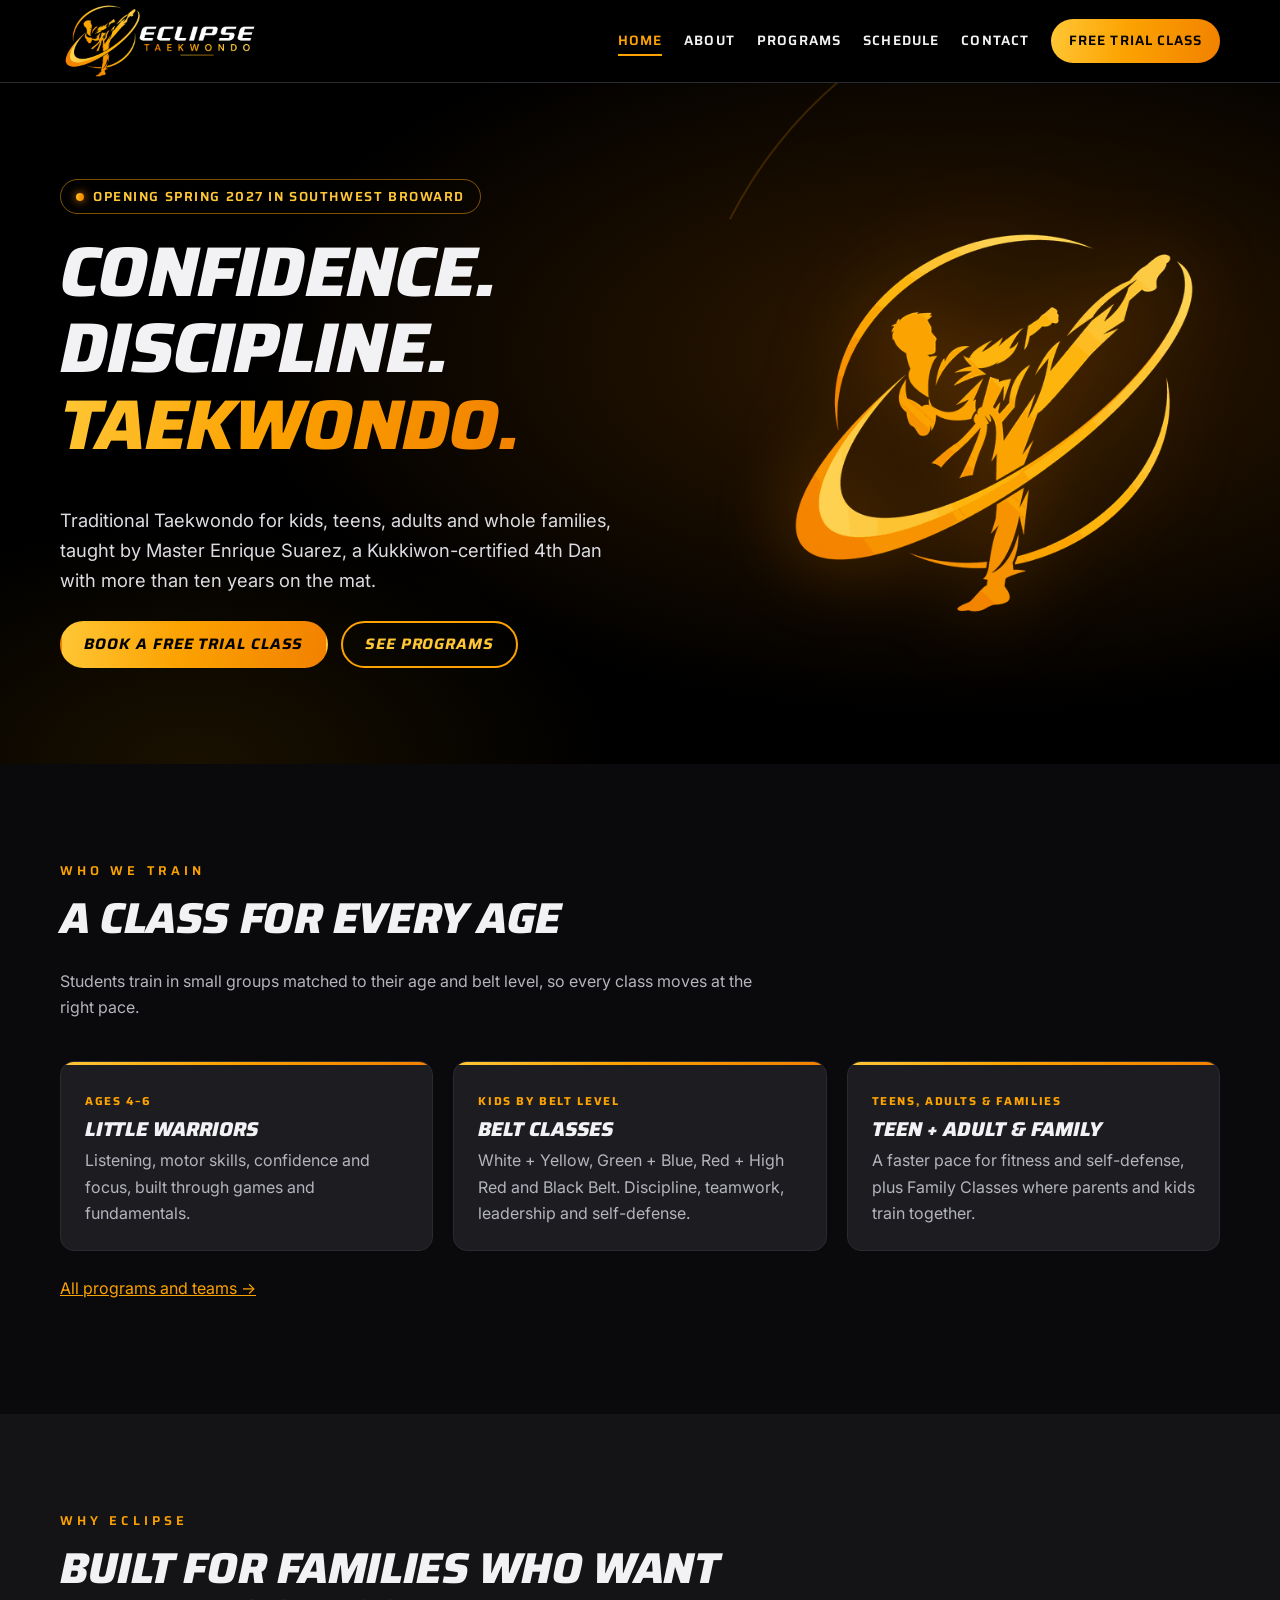
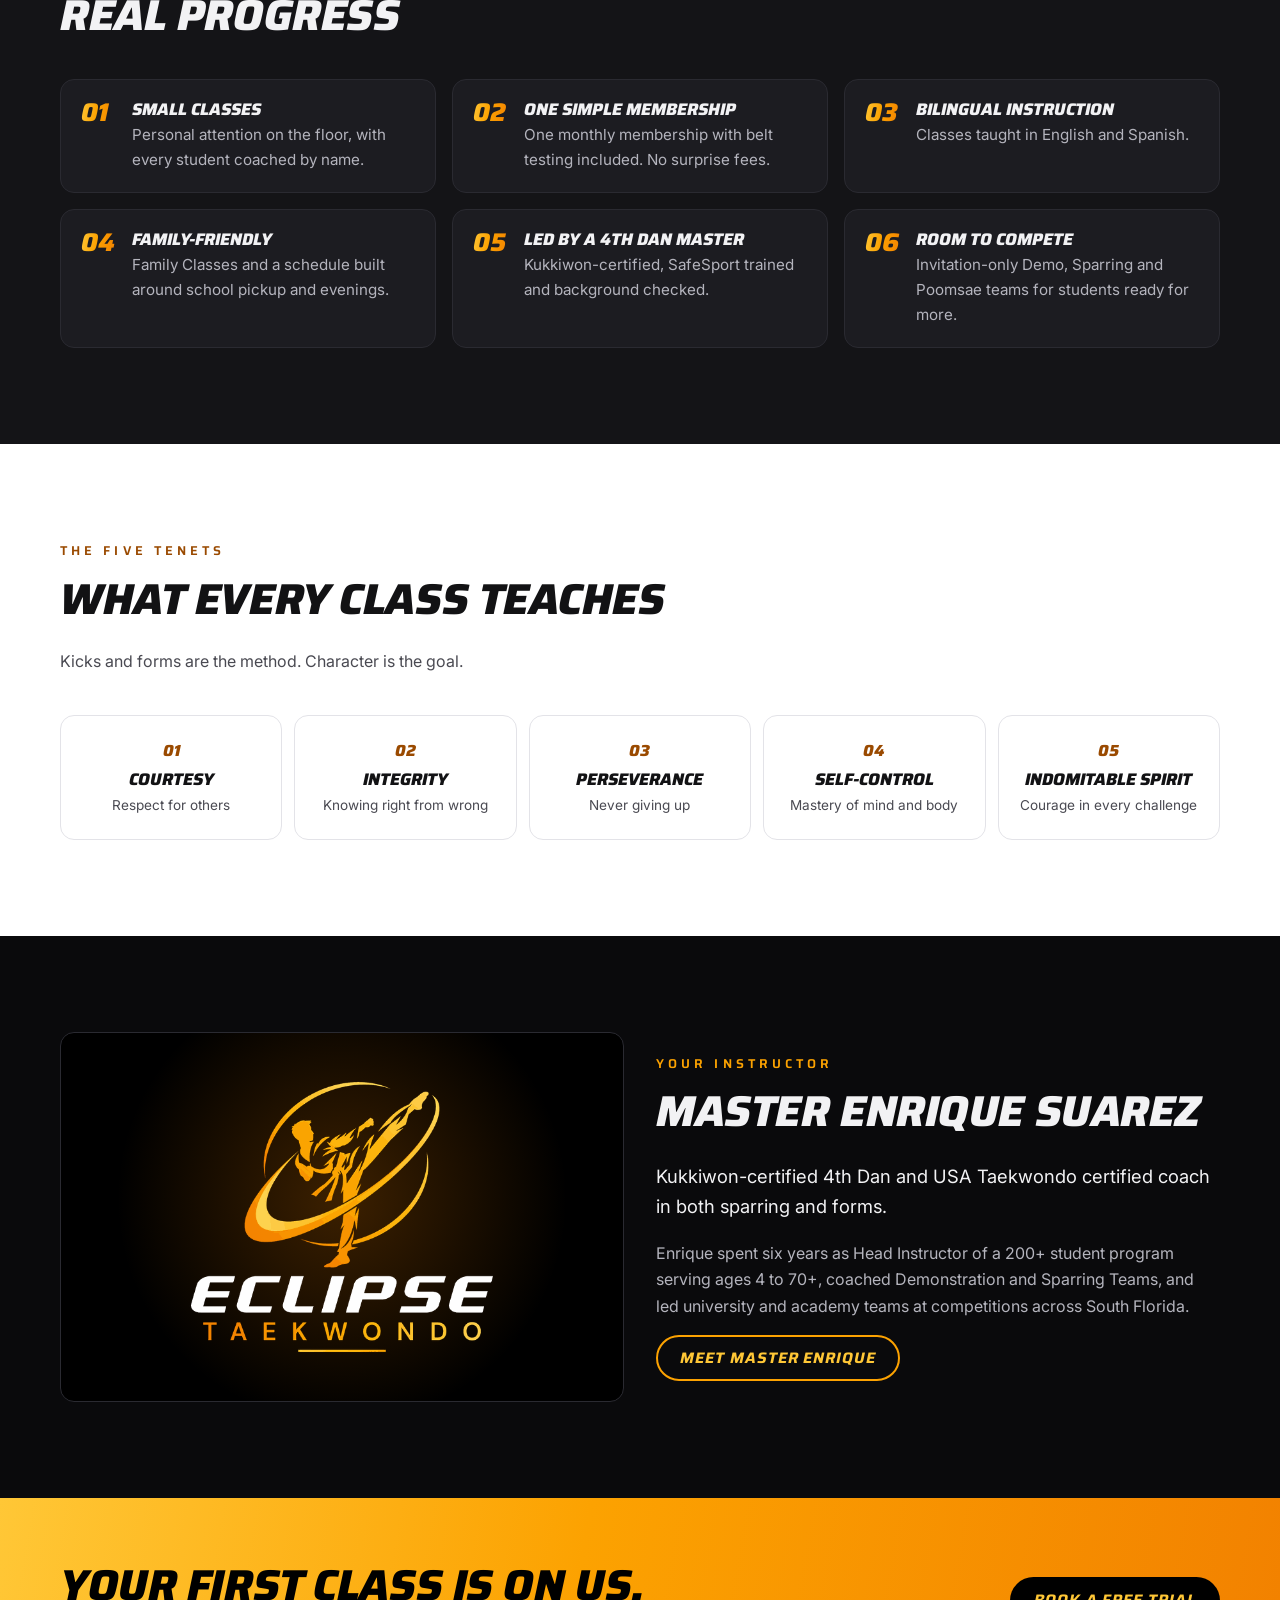
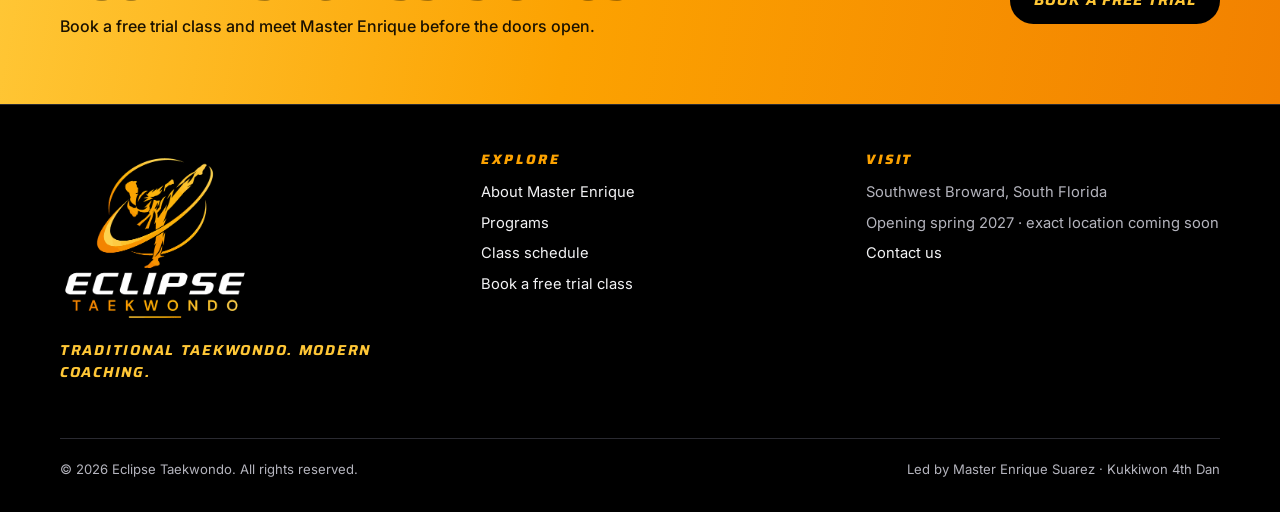
==== commit 67235d9a: "Remove email address from site; contact form shows sign-up note" ====
--- a/index.html
+++ b/index.html
@@ -144,7 +144,7 @@
         <ul>
           <li>Southwest Broward, South Florida</li>
           <li>Opening spring 2027 &middot; exact location coming soon</li>
-          <li><a href="mailto:enrique@eclipsetaekwondo.com">enrique@eclipsetaekwondo.com</a></li>
+          <li><a href="contact.html">Contact us</a></li>
         </ul>
       </div>
     </div>
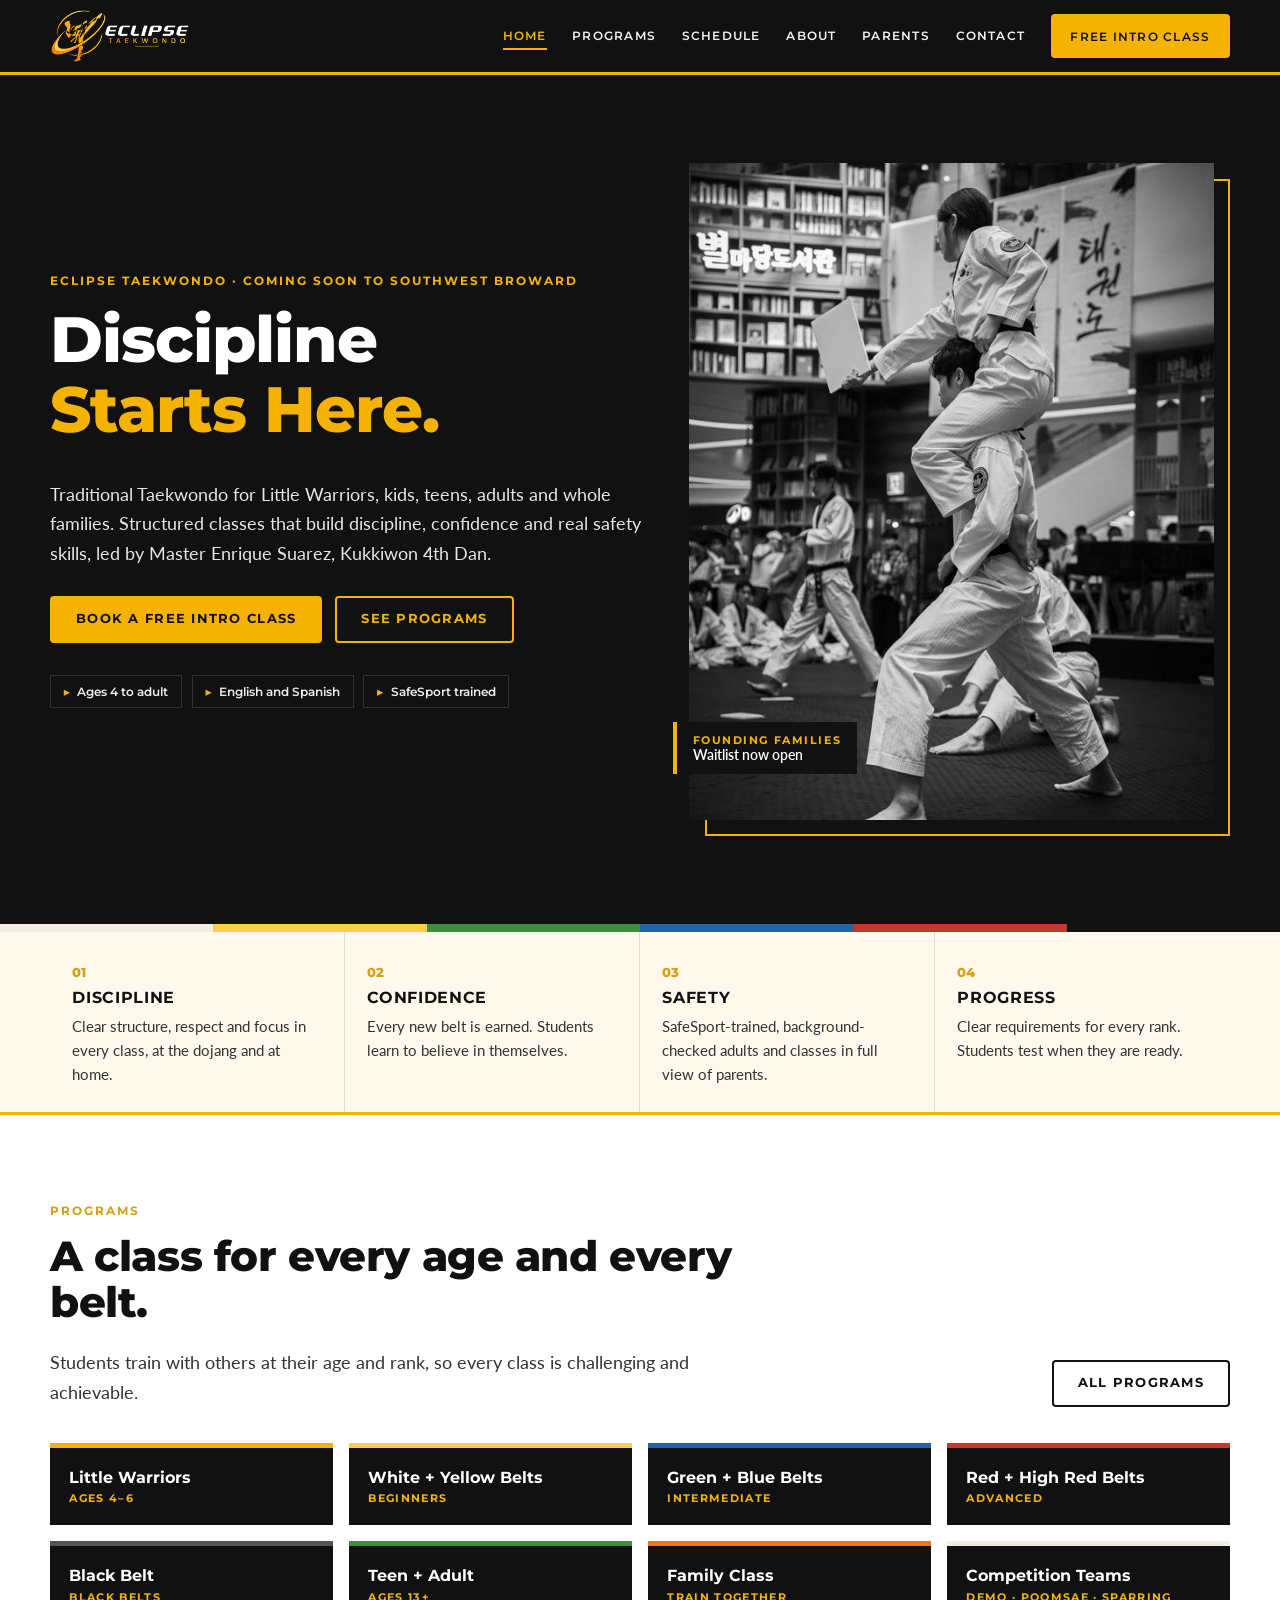
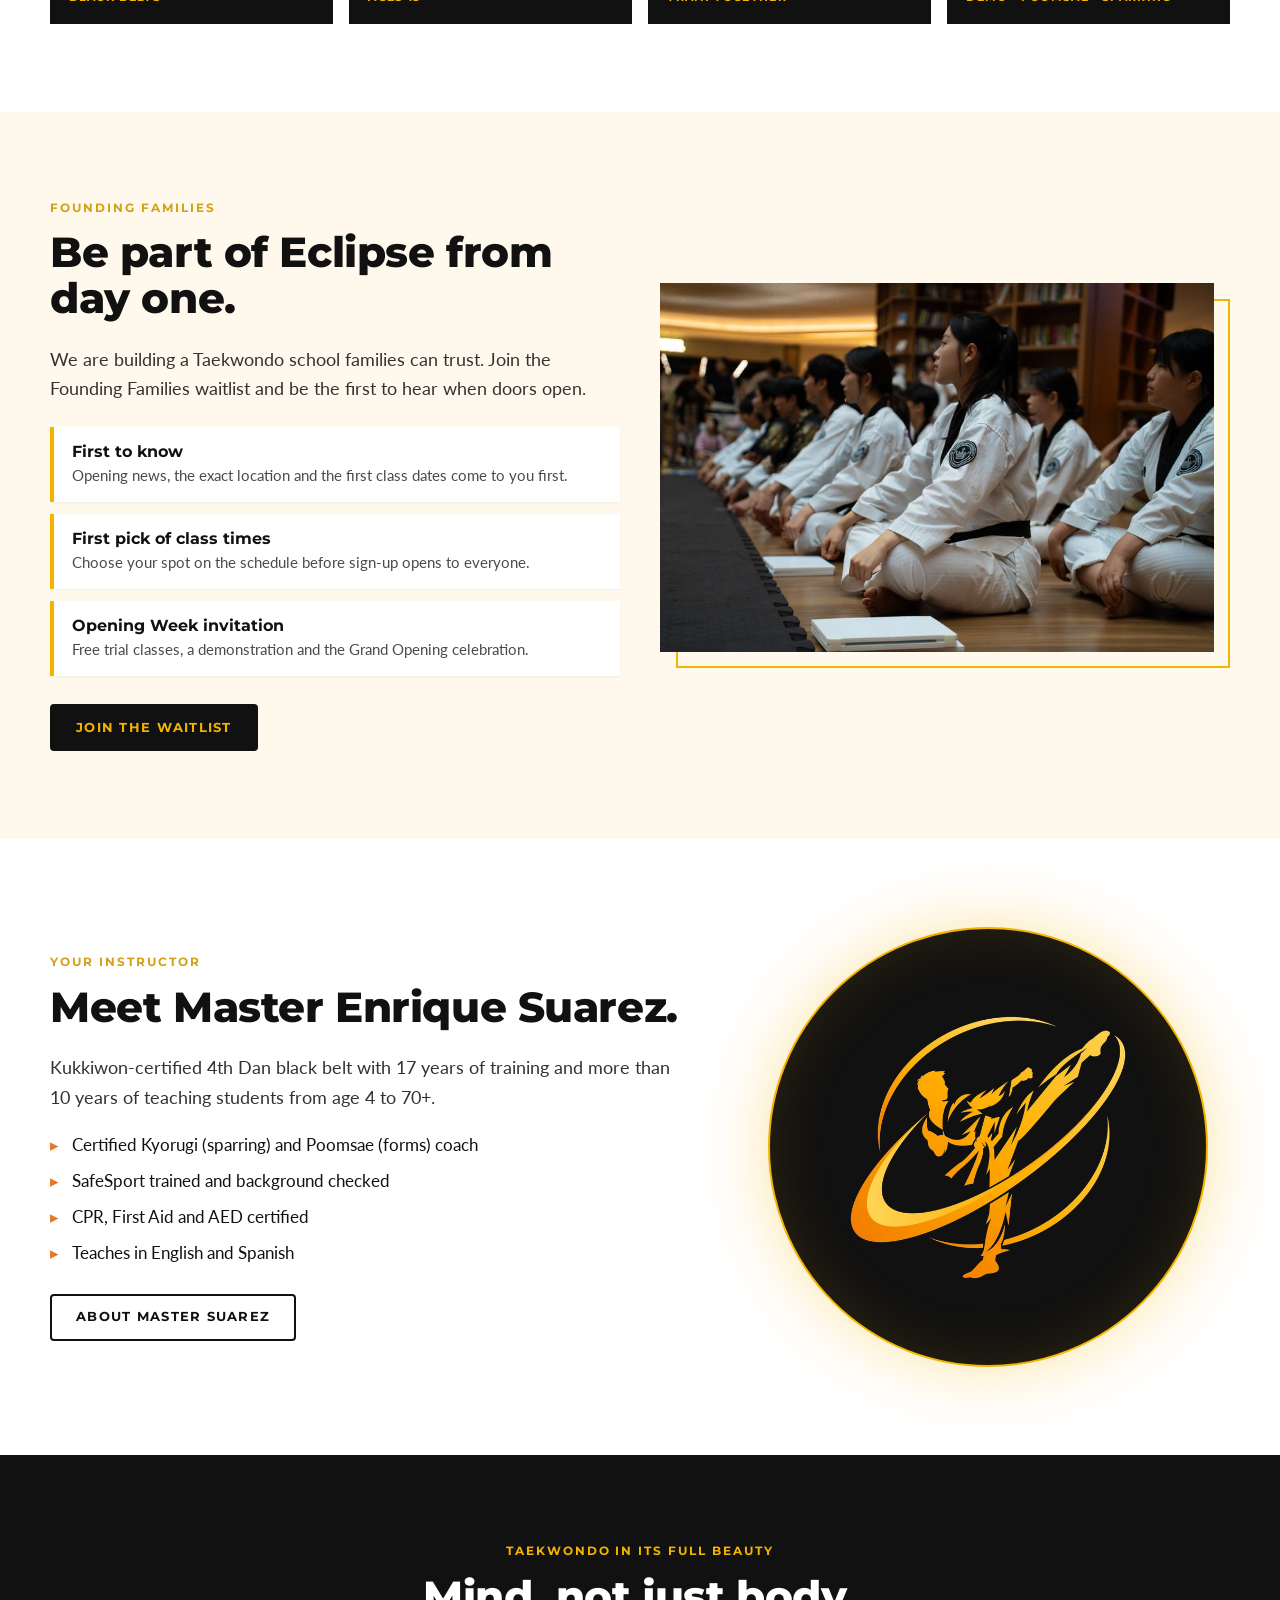
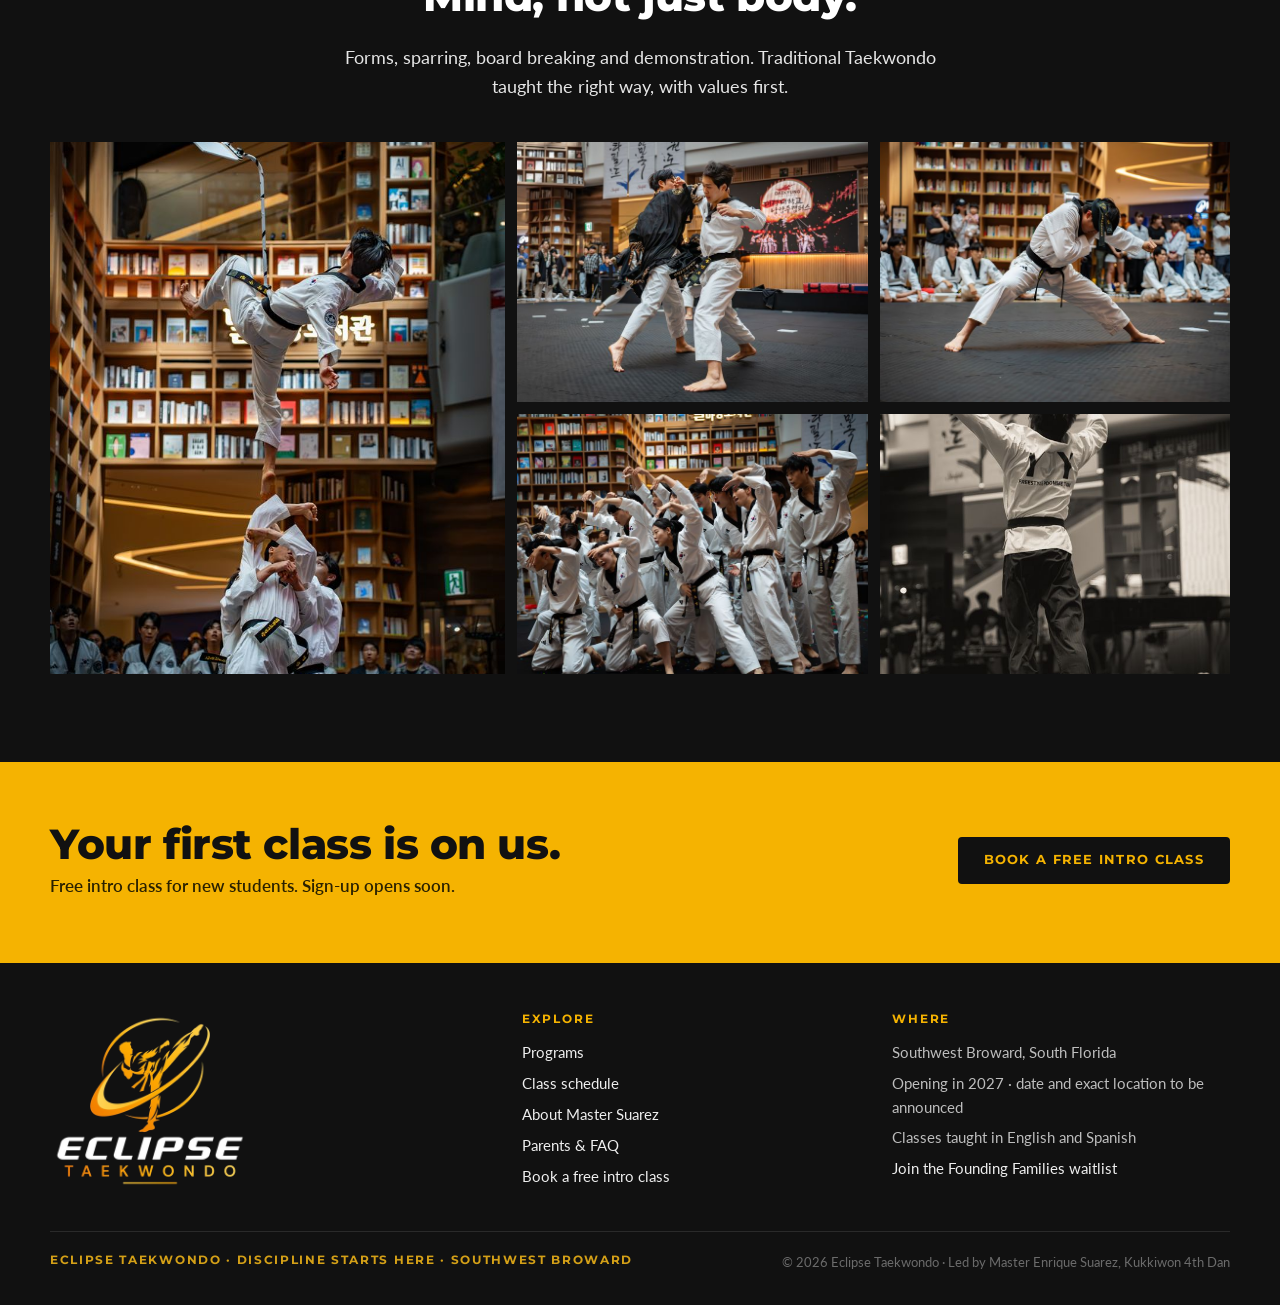
==== commit e58988cd: "Site v3: apply Design Guidelines (Enrique's WEBSITE INSTRUCTIONS)" ====
--- a/index.html
+++ b/index.html
@@ -1,159 +1,198 @@
-<!DOCTYPE html>
+<!doctype html>
 <html lang="en">
 <head>
   <meta charset="utf-8">
   <meta name="viewport" content="width=device-width, initial-scale=1">
-  <title>Eclipse Taekwondo · Southwest Broward, South Florida</title>
-  <meta name="description" content="Eclipse Taekwondo, led by Master Enrique Suarez (Kukkiwon 4th Dan), opens spring 2027 in Southwest Broward. Classes for kids, teens, adults and families. Book a free trial class.">
-  <meta name="theme-color" content="#000000">
-  <meta property="og:title" content="Eclipse Taekwondo · Southwest Broward, South Florida">
-  <meta property="og:description" content="Eclipse Taekwondo, led by Master Enrique Suarez (Kukkiwon 4th Dan), opens spring 2027 in Southwest Broward. Classes for kids, teens, adults and families. Book a free trial class.">
-  <meta property="og:image" content="assets/icon.png">
-  <link rel="icon" href="assets/favicon-64.png" type="image/png" sizes="64x64">
+  <title>Eclipse Taekwondo | Discipline Starts Here | Southwest Broward</title>
+  <meta name="description" content="Traditional Taekwondo for kids, teens, adults and families in Southwest Broward, led by Master Enrique Suarez, Kukkiwon 4th Dan. Book a free intro class.">
+  <meta name="theme-color" content="#111111">
+  <meta property="og:title" content="Eclipse Taekwondo | Discipline Starts Here | Southwest Broward">
+  <meta property="og:description" content="Traditional Taekwondo for kids, teens, adults and families in Southwest Broward, led by Master Enrique Suarez, Kukkiwon 4th Dan. Book a free intro class.">
+  <meta property="og:type" content="website">
+  <meta property="og:image" content="assets/og-image.jpg">
+  <link rel="icon" href="assets/favicon-64.png" type="image/png">
   <link rel="apple-touch-icon" href="assets/apple-touch-icon.png">
   <link rel="preconnect" href="https://fonts.googleapis.com">
   <link rel="preconnect" href="https://fonts.gstatic.com" crossorigin>
-  <link href="https://fonts.googleapis.com/css2?family=Inter:wght@400;500;600;700&family=Saira:ital,wght@0,600;0,700;0,800;1,600;1,700;1,800&display=swap" rel="stylesheet">
+  <link rel="stylesheet" href="https://fonts.googleapis.com/css2?family=Lato:ital,wght%400,400;0,700;1,400&family=Montserrat:wght%40600;700;800&display=swap">
   <link rel="stylesheet" href="css/styles.css">
 </head>
 <body>
-<a class="skip" href="#main">Skip to content</a>
-<header class="site-header">
-  <div class="wrap header-inner">
-    <a class="brand" href="index.html" aria-label="Eclipse Taekwondo home">
-      <img src="assets/logo-horizontal.png" width="600" height="245" alt="Eclipse Taekwondo">
-    </a>
-    <button class="menu-toggle" type="button" aria-expanded="false" aria-controls="site-nav" aria-label="Open menu"><span></span></button>
-    <nav class="nav" id="site-nav" aria-label="Main">
-      <a href="index.html" aria-current="page">Home</a>
-      <a href="about.html">About</a>
-      <a href="programs.html">Programs</a>
-      <a href="schedule.html">Schedule</a>
-      <a href="contact.html">Contact</a>
-      <a class="btn btn-primary" href="contact.html">Free trial class</a>
-    </nav>
-  </div>
-</header>
-<main id="main">
-  <section class="hero">
-    <div class="wrap hero-inner">
-      <div>
-        <p class="hero-badge">Opening spring 2027 in Southwest Broward</p>
-        <h1>Confidence.<br>Discipline.<br><span class="grad-text">Taekwondo.</span></h1>
-        <p class="lede">Traditional Taekwondo for kids, teens, adults and whole families, taught by Master Enrique Suarez, a Kukkiwon-certified 4th Dan with more than ten years on the mat.</p>
-        <div class="actions">
-          <a class="btn btn-primary" href="contact.html">Book a free trial class</a>
-          <a class="btn btn-ghost" href="programs.html">See programs</a>
+  <a class="skip" href="#main">Skip to content</a>
+  <header class="site-header">
+    <div class="wrap header-inner">
+      <a class="brand" href="index.html" aria-label="Eclipse Taekwondo home"><img src="assets/logo-h-k.png" alt="Eclipse Taekwondo" width="520" height="201"></a>
+      <button class="menu-toggle" type="button" aria-expanded="false" aria-controls="site-nav" aria-label="Open menu"><span></span></button>
+      <nav class="nav" id="site-nav" aria-label="Main">
+          <a href="index.html" aria-current="page">Home</a>
+          <a href="programs.html">Programs</a>
+          <a href="schedule.html">Schedule</a>
+          <a href="about.html">About</a>
+          <a href="parents.html">Parents</a>
+          <a href="contact.html">Contact</a>
+          <a class="btn btn-gold" href="contact.html">Free intro class</a>
+      </nav>
+    </div>
+  </header>
+
+  <main id="main">
+    <section class="hero on-dark">
+      <div class="wrap hero-inner">
+        <div>
+          <p class="kicker">Eclipse Taekwondo &middot; Coming soon to Southwest Broward</p>
+          <h1>Discipline<span class="gold">Starts Here.</span></h1>
+          <p class="lede">Traditional Taekwondo for Little Warriors, kids, teens, adults and whole families. Structured classes that build discipline, confidence and real safety skills, led by Master Enrique Suarez, Kukkiwon 4th Dan.</p>
+          <div class="actions">
+            <a class="btn btn-gold" href="contact.html">Book a free intro class</a>
+            <a class="btn btn-line" href="programs.html">See programs</a>
+          </div>
+          <ul class="chips">
+            <li>Ages 4 to adult</li>
+            <li>English and Spanish</li>
+            <li>SafeSport trained</li>
+          </ul>
+        </div>
+        <div class="hero-photo">
+          <img src="assets/img/kick.jpg" srcset="assets/img/kick-600.jpg 600w, assets/img/kick.jpg 1000w" sizes="(min-width: 900px) 45vw, 100vw" width="1000" height="1500" alt="A Taekwondo athlete in a white uniform and black belt performs a high flying kick">
+          <p class="hero-tag"><b>Founding Families</b>Waitlist now open</p>
         </div>
       </div>
-      <img class="hero-icon" src="assets/icon.png" width="512" height="512" alt="">
-    </div>
-  </section>
+      <div class="belt-bar" aria-hidden="true"><span></span><span></span><span></span><span></span><span></span><span></span></div>
+    </section>
 
-  <section class="section">
+    <section class="pillars" aria-label="What students build">
+      <div class="wrap grid g4">
+        <div class="pillar"><span class="num">01</span><h3>Discipline</h3><p>Clear structure, respect and focus in every class, at the dojang and at home.</p></div>
+        <div class="pillar"><span class="num">02</span><h3>Confidence</h3><p>Every new belt is earned. Students learn to believe in themselves.</p></div>
+        <div class="pillar"><span class="num">03</span><h3>Safety</h3><p>SafeSport-trained, background-checked adults and classes in full view of parents.</p></div>
+        <div class="pillar"><span class="num">04</span><h3>Progress</h3><p>Clear requirements for every rank. Students test when they are ready.</p></div>
+      </div>
+    </section>
+
+    <section class="section">
+      <div class="wrap">
+        <div class="head-row">
+          <div class="section-head">
+            <p class="kicker">Programs</p>
+            <h2>A class for every age and every belt.</h2>
+            <p class="lede">Students train with others at their age and rank, so every class is challenging and achievable.</p>
+          </div>
+          <a class="btn btn-line-dark" href="programs.html">All programs</a>
+        </div>
+        <div class="tiles">
+          <a class="tile t-gold" href="programs.html#little-warriors"><b>Little Warriors</b><small>Ages 4&ndash;6</small></a>
+          <a class="tile t-yellow" href="programs.html#white-yellow"><b>White + Yellow Belts</b><small>Beginners</small></a>
+          <a class="tile t-blue" href="programs.html#green-blue"><b>Green + Blue Belts</b><small>Intermediate</small></a>
+          <a class="tile t-red" href="programs.html#red"><b>Red + High Red Belts</b><small>Advanced</small></a>
+          <a class="tile t-black" href="programs.html#black-belt"><b>Black Belt</b><small>Black belts</small></a>
+          <a class="tile t-green" href="programs.html#teen-adult"><b>Teen + Adult</b><small>Ages 13+</small></a>
+          <a class="tile t-orange" href="programs.html#family"><b>Family Class</b><small>Train together</small></a>
+          <a class="tile t-white" href="programs.html#teams"><b>Competition Teams</b><small>Demo &middot; Poomsae &middot; Sparring</small></a>
+        </div>
+      </div>
+    </section>
+
+    <section class="section section-cream">
+      <div class="wrap split">
+        <div>
+          <p class="kicker">Founding Families</p>
+          <h2>Be part of Eclipse from day one.</h2>
+          <p class="lede">We are building a Taekwondo school families can trust. Join the Founding Families waitlist and be the first to hear when doors open.</p>
+          <ul class="perks">
+            <li><b>First to know</b><span>Opening news, the exact location and the first class dates come to you first.</span></li>
+            <li><b>First pick of class times</b><span>Choose your spot on the schedule before sign-up opens to everyone.</span></li>
+            <li><b>Opening Week invitation</b><span>Free trial classes, a demonstration and the Grand Opening celebration.</span></li>
+          </ul>
+          <div class="actions"><a class="btn btn-black" href="contact.html#waitlist">Join the waitlist</a></div>
+        </div>
+        <figure class="frame">
+          <img src="assets/img/lineup.jpg" srcset="assets/img/lineup-800.jpg 800w, assets/img/lineup.jpg 1600w" sizes="(min-width: 900px) 50vw, 100vw" width="1600" height="1067" alt="Black belt Taekwondo athletes kneel in a line in a formal bow position" loading="lazy">
+        </figure>
+      </div>
+    </section>
+
+    <section class="section">
+      <div class="wrap split wide-left">
+        <div>
+          <p class="kicker">Your instructor</p>
+          <h2>Meet Master Enrique Suarez.</h2>
+          <p class="lede">Kukkiwon-certified 4th Dan black belt with 17 years of training and more than 10 years of teaching students from age 4 to 70+.</p>
+          <ul class="arrows">
+            <li>Certified Kyorugi (sparring) and Poomsae (forms) coach</li>
+            <li>SafeSport trained and background checked</li>
+            <li>CPR, First Aid and AED certified</li>
+            <li>Teaches in English and Spanish</li>
+          </ul>
+          <div class="actions"><a class="btn btn-line-dark" href="about.html">About Master Suarez</a></div>
+        </div>
+        <div class="glow-icon" style="background:#111"><img src="assets/icon-k.png" alt="" width="560" height="534" loading="lazy"></div>
+      </div>
+    </section>
+
+    <section class="section section-black on-dark">
+      <div class="wrap">
+        <div class="section-head center">
+          <p class="kicker">Taekwondo in its full beauty</p>
+          <h2>Mind, not just body.</h2>
+          <p class="lede">Forms, sparring, board breaking and demonstration. Traditional Taekwondo taught the right way, with values first.</p>
+        </div>
+        <div class="gallery">
+          <figure><img src="assets/img/aerial.jpg" srcset="assets/img/aerial-600.jpg 600w, assets/img/aerial.jpg 1000w" sizes="(min-width: 900px) 40vw, 50vw" width="1000" height="1500" alt="Taekwondo athletes perform a stacked aerial kick during a demonstration" loading="lazy"></figure>
+          <figure><img src="assets/img/sparring.jpg" srcset="assets/img/sparring-800.jpg 800w, assets/img/sparring.jpg 1600w" sizes="(min-width: 900px) 30vw, 50vw" width="1600" height="1067" alt="Two Taekwondo athletes demonstrate a kick and block in front of an audience" loading="lazy"></figure>
+          <figure><img src="assets/img/stance.jpg" srcset="assets/img/stance-800.jpg 800w, assets/img/stance.jpg 1600w" sizes="(min-width: 900px) 30vw, 50vw" width="1600" height="1067" alt="A Taekwondo athlete holds a deep low stance during a demonstration" loading="lazy"></figure>
+          <figure><img src="assets/img/group.jpg" srcset="assets/img/group-800.jpg 800w, assets/img/group.jpg 1600w" sizes="(min-width: 900px) 30vw, 50vw" width="1600" height="1067" alt="A Taekwondo team performs a synchronized demonstration" loading="lazy"></figure>
+          <figure><img src="assets/img/jump.jpg" srcset="assets/img/jump-600.jpg 600w, assets/img/jump.jpg 1000w" sizes="(min-width: 900px) 30vw, 50vw" width="1000" height="1500" alt="A Taekwondo athlete leaps high during a demonstration" loading="lazy"></figure>
+        </div>
+      </div>
+    </section>
+
+    <section class="cta-band">
+      <div class="wrap">
+        <div>
+          <h2>Your first class is on us.</h2>
+          <p>Free intro class for new students. Sign-up opens soon.</p>
+        </div>
+        <a class="btn btn-black" href="contact.html">Book a free intro class</a>
+      </div>
+    </section>
+
+  </main>
+
+  <footer class="site-footer">
     <div class="wrap">
-      <div class="section-head">
-        <p class="kicker">Who we train</p>
-        <h2>A class for every age</h2>
-        <p class="muted">Students train in small groups matched to their age and belt level, so every class moves at the right pace.</p>
+      <div class="footer-grid">
+        <div>
+          <img class="footer-logo" src="assets/logo-v-k.png" alt="Eclipse Taekwondo" width="420" height="378" loading="lazy">
+        </div>
+        <div>
+          <h2>Explore</h2>
+          <ul>
+            <li><a href="programs.html">Programs</a></li>
+            <li><a href="schedule.html">Class schedule</a></li>
+            <li><a href="about.html">About Master Suarez</a></li>
+            <li><a href="parents.html">Parents &amp; FAQ</a></li>
+            <li><a href="contact.html">Book a free intro class</a></li>
+          </ul>
+        </div>
+        <div>
+          <h2>Where</h2>
+          <ul>
+            <li>Southwest Broward, South Florida</li>
+            <li>Opening in 2027 &middot; date and exact location to be announced</li>
+            <li>Classes taught in English and Spanish</li>
+            <li><a href="contact.html#waitlist">Join the Founding Families waitlist</a></li>
+          </ul>
+        </div>
       </div>
-      <div class="grid grid-3">
-        <article class="card"><span class="tag">Ages 4&ndash;6</span><h3>Little Warriors</h3><p class="muted">Listening, motor skills, confidence and focus, built through games and fundamentals.</p></article>
-        <article class="card"><span class="tag">Kids by belt level</span><h3>Belt classes</h3><p class="muted">White + Yellow, Green + Blue, Red + High Red and Black Belt. Discipline, teamwork, leadership and self-defense.</p></article>
-        <article class="card"><span class="tag">Teens, adults &amp; families</span><h3>Teen + Adult &amp; Family</h3><p class="muted">A faster pace for fitness and self-defense, plus Family Classes where parents and kids train together.</p></article>
-      </div>
-      <p style="margin-top:1.5rem"><a href="programs.html">All programs and teams &rarr;</a></p>
-    </div>
-  </section>
-
-  <section class="section section-alt">
-    <div class="wrap">
-      <div class="section-head">
-        <p class="kicker">Why Eclipse</p>
-        <h2>Built for families who want real progress</h2>
-      </div>
-      <ul class="why">
-        <li><span class="num">01</span><div><h3>Small classes</h3><p>Personal attention on the floor, with every student coached by name.</p></div></li>
-        <li><span class="num">02</span><div><h3>One simple membership</h3><p>One monthly membership with belt testing included. No surprise fees.</p></div></li>
-        <li><span class="num">03</span><div><h3>Bilingual instruction</h3><p>Classes taught in English and Spanish.</p></div></li>
-        <li><span class="num">04</span><div><h3>Family-friendly</h3><p>Family Classes and a schedule built around school pickup and evenings.</p></div></li>
-        <li><span class="num">05</span><div><h3>Led by a 4th Dan master</h3><p>Kukkiwon-certified, SafeSport trained and background checked.</p></div></li>
-        <li><span class="num">06</span><div><h3>Room to compete</h3><p>Invitation-only Demo, Sparring and Poomsae teams for students ready for more.</p></div></li>
-      </ul>
-    </div>
-  </section>
-
-  <section class="section section-light">
-    <div class="wrap">
-      <div class="section-head">
-        <p class="kicker">The five tenets</p>
-        <h2>What every class teaches</h2>
-        <p>Kicks and forms are the method. Character is the goal.</p>
-      </div>
-      <ol class="tenets">
-        <li><strong>Courtesy</strong><span>Respect for others</span></li>
-        <li><strong>Integrity</strong><span>Knowing right from wrong</span></li>
-        <li><strong>Perseverance</strong><span>Never giving up</span></li>
-        <li><strong>Self-Control</strong><span>Mastery of mind and body</span></li>
-        <li><strong>Indomitable Spirit</strong><span>Courage in every challenge</span></li>
-      </ol>
-    </div>
-  </section>
-
-  <section class="section">
-    <div class="wrap split">
-      <div class="emblem"><img src="assets/logo-vertical.png" width="500" height="449" alt="Eclipse Taekwondo vertical logo"></div>
-      <div>
-        <p class="kicker">Your instructor</p>
-        <h2>Master Enrique Suarez</h2>
-        <p class="lede">Kukkiwon-certified 4th Dan and USA Taekwondo certified coach in both sparring and forms.</p>
-        <p class="muted">Enrique spent six years as Head Instructor of a 200+ student program serving ages 4 to 70+, coached Demonstration and Sparring Teams, and led university and academy teams at competitions across South Florida.</p>
-        <a class="btn btn-ghost" href="about.html">Meet Master Enrique</a>
+      <div class="footer-base">
+        <span class="brandline">Eclipse Taekwondo &middot; Discipline starts here &middot; Southwest Broward</span>
+        <span>&copy; <span data-year>2026</span> Eclipse Taekwondo &middot; Led by Master Enrique Suarez, Kukkiwon 4th Dan</span>
       </div>
     </div>
-  </section>
+  </footer>
 
-  <section class="cta-band">
-    <div class="wrap">
-      <div>
-        <h2>Your first class is on us.</h2>
-        <p>Book a free trial class and meet Master Enrique before the doors open.</p>
-      </div>
-      <a class="btn btn-dark" href="contact.html">Book a free trial</a>
-    </div>
-  </section>
-</main>
-<footer class="site-footer">
-  <div class="wrap">
-    <div class="footer-grid">
-      <div>
-        <img class="footer-logo" src="assets/logo-vertical.png" width="500" height="449" alt="Eclipse Taekwondo">
-        <p class="tagline" style="margin-top:1rem">Traditional Taekwondo. Modern coaching.</p>
-      </div>
-      <div>
-        <h2>Explore</h2>
-        <ul>
-          <li><a href="about.html">About Master Enrique</a></li>
-          <li><a href="programs.html">Programs</a></li>
-          <li><a href="schedule.html">Class schedule</a></li>
-          <li><a href="contact.html">Book a free trial class</a></li>
-        </ul>
-      </div>
-      <div>
-        <h2>Visit</h2>
-        <ul>
-          <li>Southwest Broward, South Florida</li>
-          <li>Opening spring 2027 &middot; exact location coming soon</li>
-          <li><a href="contact.html">Contact us</a></li>
-        </ul>
-      </div>
-    </div>
-    <div class="footer-base">
-      <span>&copy; <span data-year>2026</span> Eclipse Taekwondo. All rights reserved.</span>
-      <span>Led by Master Enrique Suarez &middot; Kukkiwon 4th Dan</span>
-    </div>
-  </div>
-</footer>
-<script src="js/main.js"></script>
+  <div class="mobile-bar"><a class="btn btn-gold" href="contact.html">Book a free intro class</a></div>
+
+  <script src="js/main.js"></script>
 </body>
 </html>
--- a/css/styles.css
+++ b/css/styles.css
@@ -1,178 +1,364 @@
-/* Eclipse Taekwondo — colors sampled from the official logo JPGs */
+/* Eclipse Taekwondo website styles.
+   Colors, fonts and patterns follow "Eclipse Taekwondo — Design Guidelines":
+   Montserrat (headings, labels) + Lato (body); Eclipse Black, Gold Bright / Gold Deep,
+   cream neutrals, belt colors and the soft schedule pastels. */
 :root{
-  --black:#000;--ink:#0A0A0C;--panel:#141417;--panel-2:#1C1C21;--line:#2A2A31;
-  --white:#FFFFFF;--text:#F2F2F4;--muted:#B4B4BD;
-  --gold-light:#FFC736;--gold:#FCA201;--orange:#F28100;
-  --grad:linear-gradient(100deg,#FFC736 0%,#FCA201 45%,#F28100 100%);
-  --paper:#FFFFFF;--paper-ink:#121214;--paper-muted:#4A4A52;--orange-dark:#9A4A00;
-  --radius:14px;--wrap:1160px;
-  --display:"Saira",system-ui,sans-serif;--body:"Inter",system-ui,-apple-system,"Segoe UI",sans-serif;
+  --black:#111111;--charcoal:#222222;--gold:#F5B301;--gold-deep:#D4A017;--orange:#E87722;--white:#FFFFFF;
+  --cream:#FFF8EC;--cream-deep:#FDF1DA;--ivory:#FFFCF6;--linen:#FBF7EF;--gold-tint:#FFF3D1;
+  --sand:#E6DCC8;--warm-gray:#F2EEE6;--light-gray:#F7F7F7;--border-gray:#BFBFBF;--dash:#BDBDBD;
+  --text:#111111;--text-2:#333333;--caption:#4A4A4A;--muted:#6B6B6B;--on-black:#E9E1CF;--bronze:#8A7A55;--kicker-light:#5A4A10;
+  --belt-white:#F2EEE5;--belt-yellow:#F7D046;--belt-green:#3E8E41;--belt-blue:#2563A8;--belt-red:#C0392B;
+  --c-little:#DCEAFB;--c-wy:#FFF1BF;--c-gb:#D5EFE0;--c-rr:#F9D6D2;--c-bb:#D3D7DE;--c-ta:#E6DDF5;--c-fam:#FFDDB8;
+  --wrap:1180px;--r:6px;
+  --display:"Montserrat",system-ui,-apple-system,"Segoe UI",sans-serif;
+  --body:"Lato",system-ui,-apple-system,"Segoe UI",sans-serif;
 }
 *,*::before,*::after{box-sizing:border-box}
 html{scroll-behavior:smooth}
-body{margin:0;background:var(--ink);color:var(--text);font:400 1rem/1.65 var(--body);-webkit-font-smoothing:antialiased}
+body{margin:0;background:var(--white);color:var(--text);font:400 1.0625rem/1.6 var(--body);-webkit-font-smoothing:antialiased}
 img{max-width:100%;height:auto;display:block}
-a{color:var(--gold)}a:hover{color:var(--gold-light)}
-:focus-visible{outline:3px solid var(--gold-light);outline-offset:3px;border-radius:4px}
-.skip{position:absolute;left:-999px;top:0;background:var(--gold);color:#000;padding:.6rem 1rem;z-index:100;font-weight:700}
+a{color:#1155CC}
+:focus-visible{outline:3px solid var(--gold);outline-offset:3px}
+.skip{position:absolute;left:-999px;top:0;background:var(--gold);color:var(--black);padding:.6rem 1rem;z-index:200;font:700 .9rem var(--display)}
 .skip:focus{left:1rem;top:1rem}
 .wrap{width:min(100% - 2.5rem,var(--wrap));margin-inline:auto}
-h1,h2,h3{font-family:var(--display);font-style:italic;font-weight:800;line-height:1.08;letter-spacing:-.01em;margin:0 0 .6em;text-transform:uppercase}
-h1{font-size:clamp(2.2rem,7vw,4.4rem)}
-h2{font-size:clamp(1.7rem,4.5vw,2.7rem)}
-h3{font-size:1.25rem;letter-spacing:0}
+h1,h2,h3,h4{font-family:var(--display);font-weight:800;line-height:1.1;margin:0 0 .55em;color:inherit}
+h1{font-size:clamp(2.3rem,6vw,4rem);letter-spacing:-.015em}
+h2{font-size:clamp(1.75rem,3.6vw,2.6rem);letter-spacing:-.01em}
+h3{font-size:1.2rem;font-weight:700}
 p{margin:0 0 1em}
-.grad-text{background:var(--grad);-webkit-background-clip:text;background-clip:text;color:transparent}
-.kicker{font-family:var(--display);font-weight:600;letter-spacing:.32em;text-transform:uppercase;font-size:.8rem;color:var(--gold);margin:0 0 .9rem}
-.lede{font-size:1.15rem;color:var(--text)}
-.muted{color:var(--muted)}
+.gold{color:var(--gold)}
+.gold-deep{color:var(--gold-deep)}
+.kicker{font:700 .78rem/1.3 var(--display);text-transform:uppercase;letter-spacing:.16em;color:var(--gold-deep);margin:0 0 .9rem}
+.on-dark .kicker,.kicker.on-dark{color:var(--gold)}
+.lede{font-size:1.15rem;line-height:1.6;color:var(--text-2);max-width:40rem}
+.on-dark .lede{color:#E6E6E6}
+.muted{color:var(--caption)}
+.rule{width:64px;height:4px;background:var(--gold);border:0;margin:0 0 1.5rem}
+.center{text-align:center}.center .rule{margin-inline:auto}.center .lede{margin-inline:auto}
+
 /* Buttons */
-.btn{display:inline-flex;align-items:center;justify-content:center;gap:.5rem;padding:.85rem 1.4rem;border-radius:999px;font:700 .95rem/1 var(--display);font-style:italic;letter-spacing:.06em;text-transform:uppercase;text-decoration:none;border:2px solid transparent;cursor:pointer;transition:transform .15s,filter .15s,background .15s}
-.btn-primary{background:var(--grad);color:#000}
-.btn-primary:hover{color:#000;filter:brightness(1.08);transform:translateY(-1px)}
-.btn-ghost{border-color:var(--gold);color:var(--gold-light);background:transparent}
-.btn-ghost:hover{background:rgba(252,162,1,.12);color:var(--white)}
-.btn-dark{background:#000;color:var(--gold-light)}
-.btn-dark:hover{color:var(--white)}
+.btn{display:inline-flex;align-items:center;justify-content:center;gap:.5rem;padding:.95rem 1.5rem;border-radius:4px;border:2px solid transparent;
+  font:700 .8rem/1 var(--display);text-transform:uppercase;letter-spacing:.1em;text-decoration:none;cursor:pointer;transition:background .15s,color .15s,border-color .15s}
+.btn-gold{background:var(--gold);color:var(--black)}.btn-gold:hover{background:#FFC329;color:var(--black)}
+.btn-black{background:var(--black);color:var(--gold)}.btn-black:hover{background:#000;color:#FFC329}
+.btn-line{border-color:var(--gold);color:var(--gold);background:transparent}.btn-line:hover{background:var(--gold);color:var(--black)}
+.btn-line-dark{border-color:var(--black);color:var(--black);background:transparent}.btn-line-dark:hover{background:var(--black);color:var(--gold)}
+.actions{display:flex;flex-wrap:wrap;gap:.8rem;margin-top:1.75rem}
+
 /* Header */
-.site-header{position:sticky;top:0;z-index:50;background:rgba(0,0,0,.92);backdrop-filter:blur(8px);border-bottom:1px solid var(--line)}
+.site-header{position:sticky;top:0;z-index:50;background:var(--black);border-bottom:3px solid var(--gold)}
 .header-inner{display:flex;align-items:center;justify-content:space-between;gap:1rem;min-height:72px}
-.brand img{width:170px}
-.menu-toggle{display:inline-flex;align-items:center;justify-content:center;width:46px;height:46px;border-radius:10px;border:1px solid var(--line);background:var(--panel);cursor:pointer}
-.menu-toggle span,.menu-toggle span::before,.menu-toggle span::after{display:block;width:20px;height:2px;background:var(--gold-light);position:relative;transition:.2s}
-.menu-toggle span::before,.menu-toggle span::after{content:"";position:absolute;left:0}
-.menu-toggle span::before{top:-6px}.menu-toggle span::after{top:6px}
+.brand img{height:54px;width:auto}
+.nav{display:flex;align-items:center;gap:1.6rem}
+.nav a{font:600 .78rem var(--display);text-transform:uppercase;letter-spacing:.1em;color:#F2F2F2;text-decoration:none;padding:.35rem 0;border-bottom:2px solid transparent}
+.nav a:hover{color:var(--gold)}
+.nav a[aria-current="page"]{color:var(--gold);border-bottom-color:var(--gold)}
+.nav a.btn{padding:.8rem 1.1rem;border-bottom:2px solid transparent;color:var(--black)}
+.nav a.btn:hover{color:var(--black)}
+.menu-toggle{display:none;background:none;border:0;width:44px;height:44px;cursor:pointer;position:relative}
+.menu-toggle span,.menu-toggle span::before,.menu-toggle span::after{position:absolute;left:10px;width:24px;height:2px;background:var(--gold);content:"";transition:transform .2s}
+.menu-toggle span{top:21px}.menu-toggle span::before{top:-7px;left:0}.menu-toggle span::after{top:7px;left:0}
 .menu-toggle[aria-expanded="true"] span{background:transparent}
-.menu-toggle[aria-expanded="true"] span::before{top:0;transform:rotate(45deg)}
-.menu-toggle[aria-expanded="true"] span::after{top:0;transform:rotate(-45deg)}
-.nav{display:none;position:absolute;left:0;right:0;top:100%;background:#000;border-bottom:1px solid var(--line);padding:.75rem 1.25rem 1.25rem;flex-direction:column;gap:.25rem}
-.nav.is-open{display:flex}
-.nav a{color:var(--text);text-decoration:none;font:600 1rem var(--display);letter-spacing:.08em;text-transform:uppercase;padding:.7rem .25rem;border-bottom:1px solid var(--line)}
-.nav a[aria-current="page"]{color:var(--gold)}
-.nav a.btn{margin-top:.75rem;border-bottom:0;color:#000;padding:.85rem 1.4rem}
-@media (min-width:960px){
-  .menu-toggle{display:none}
-  .nav{display:flex;position:static;flex-direction:row;align-items:center;gap:1.4rem;padding:0;border:0;background:none}
-  .nav a{border:0;padding:.3rem 0;font-size:.85rem}
-  .nav a:not(.btn):hover{color:var(--gold-light)}
-  .nav a[aria-current="page"]{box-shadow:inset 0 -2px 0 var(--gold)}
-  .nav a.btn{margin:0;padding:.7rem 1.1rem}
-  .brand img{width:200px}
+.menu-toggle[aria-expanded="true"] span::before{transform:translateY(7px) rotate(45deg)}
+.menu-toggle[aria-expanded="true"] span::after{transform:translateY(-7px) rotate(-45deg)}
+@media (max-width:960px){
+  .menu-toggle{display:block}
+  .brand img{height:44px}
+  .nav{display:none;position:absolute;left:0;right:0;top:100%;flex-direction:column;align-items:stretch;gap:0;background:var(--black);border-bottom:3px solid var(--gold);padding:.5rem 1.25rem 1.25rem}
+  .nav.is-open{display:flex}
+  .nav a{padding:.95rem 0;border-bottom:1px solid #2A2A2A;font-size:.85rem}
+  .nav a[aria-current="page"]{border-bottom-color:#2A2A2A}
+  .nav a.btn{margin-top:1rem;border:0}
 }
+
+/* Belt stripe (white · yellow · green · blue · red · black) */
+.belt-bar{display:grid;grid-template-columns:repeat(6,1fr);height:8px}
+.belt-bar span:nth-child(1){background:var(--belt-white)}.belt-bar span:nth-child(2){background:var(--belt-yellow)}
+.belt-bar span:nth-child(3){background:var(--belt-green)}.belt-bar span:nth-child(4){background:var(--belt-blue)}
+.belt-bar span:nth-child(5){background:var(--belt-red)}.belt-bar span:nth-child(6){background:var(--black)}
+
+/* Hero */
+.hero{background:var(--black);color:var(--white);position:relative;overflow:hidden}
+.hero-inner{display:grid;gap:2.5rem;align-items:center;padding:clamp(3rem,7vw,5.5rem) 0}
+@media (min-width:900px){.hero-inner{grid-template-columns:1.05fr .95fr}}
+.hero h1 .gold{display:block}
+.chips{display:flex;flex-wrap:wrap;gap:.6rem;margin-top:2rem;padding:0;list-style:none}
+.chips li{border:1px solid #333;padding:.5rem .8rem;font:600 .78rem var(--display);color:#EDEDED}
+.chips li::before{content:"\25B8";color:var(--gold);margin-right:.45rem}
+.hero-photo{position:relative;margin:0 1rem 1rem 0}
+.hero-photo::after{content:"";position:absolute;inset:1rem -1rem -1rem 1rem;border:2px solid var(--gold);z-index:0}
+.hero-photo img{position:relative;z-index:1;width:100%;aspect-ratio:4/5;object-fit:cover;object-position:50% 30%}
+.hero-tag{position:absolute;z-index:2;left:-1rem;bottom:2rem;background:var(--black);border-left:4px solid var(--gold);padding:.7rem 1rem;font:600 .85rem var(--body);color:var(--white)}
+.hero-tag b{display:block;font:700 .7rem var(--display);letter-spacing:.14em;text-transform:uppercase;color:var(--gold)}
+.page-hero{background:var(--black);color:var(--white);padding:clamp(2.75rem,6vw,4.5rem) 0}
+.page-hero h1{font-size:clamp(2.1rem,5vw,3.4rem)}
+.page-hero .lede{margin-bottom:0}
+.page-hero.has-glow{position:relative;overflow:hidden}
+.page-hero.has-glow::after{content:"";position:absolute;right:-140px;top:50%;width:520px;height:520px;transform:translateY(-50%);border-radius:50%;border:2px solid rgba(245,179,1,.8);box-shadow:0 0 80px rgba(245,179,1,.35),inset 0 0 80px rgba(245,179,1,.12);pointer-events:none}
+.page-hero.has-glow .wrap{position:relative;z-index:1}
+@media (max-width:700px){.page-hero.has-glow::after{width:300px;height:300px;right:-150px;opacity:.6}}
+
 /* Sections */
-.section{padding:clamp(3.5rem,8vw,6rem) 0}
-.section-alt{background:var(--panel)}
-.section-light{background:var(--paper);color:var(--paper-ink)}
-.section-light .kicker{color:var(--orange-dark)}
-.section-light .muted,.section-light p{color:var(--paper-muted)}
-.section-light h2,.section-light h3{color:var(--paper-ink)}
-.section-head{max-width:720px;margin-bottom:2.5rem}
+.section{padding:clamp(3.25rem,7vw,5.5rem) 0}
+.section-cream{background:var(--cream)}
+.section-black{background:var(--black);color:var(--white)}
+.section-head{max-width:46rem;margin-bottom:2.5rem}
+.section-head.center{margin-inline:auto}
+.section-head .lede{margin-bottom:0}
+.head-row{display:flex;flex-wrap:wrap;align-items:flex-end;justify-content:space-between;gap:1rem 2rem;margin-bottom:2.25rem}
+.head-row .section-head{margin-bottom:0}
 .grid{display:grid;gap:1.25rem}
-@media (min-width:640px){.grid-2{grid-template-columns:repeat(2,1fr)}.grid-3{grid-template-columns:repeat(2,1fr)}}
-@media (min-width:960px){.grid-3{grid-template-columns:repeat(3,1fr)}.grid-5{grid-template-columns:repeat(5,1fr)}}
-.card{background:var(--panel-2);border:1px solid var(--line);border-radius:var(--radius);padding:1.5rem;position:relative;overflow:hidden}
-.card::before{content:"";position:absolute;inset:0 0 auto 0;height:3px;background:var(--grad)}
-.card h3{margin-bottom:.4rem}
-.card p:last-child{margin-bottom:0}
-.card .tag{display:inline-block;font:700 .72rem var(--display);letter-spacing:.14em;text-transform:uppercase;color:var(--gold);margin-bottom:.6rem}
-.section-light .card{background:#fff;border-color:#E3E3E8;box-shadow:0 6px 24px rgba(0,0,0,.06)}
-.section-light .card .tag{color:var(--orange-dark)}
-/* Hero */
-.hero{position:relative;overflow:hidden;background:radial-gradient(1200px 600px at 75% 40%,rgba(242,129,0,.20),transparent 60%),radial-gradient(700px 400px at 15% 100%,rgba(252,162,1,.10),transparent 60%),#000;padding:clamp(3rem,8vw,6rem) 0}
-.hero::after{content:"";position:absolute;width:900px;height:900px;right:-300px;top:50%;transform:translateY(-50%) rotate(-18deg);border-radius:50%;border:2px solid rgba(252,162,1,.18);border-left-color:transparent;border-bottom-color:transparent;pointer-events:none}
-.hero-inner{position:relative;z-index:1;display:grid;gap:2rem;align-items:center}
-.hero-icon{width:min(78vw,340px);margin-inline:auto;filter:drop-shadow(0 0 40px rgba(242,129,0,.35))}
-.hero-badge{display:inline-flex;align-items:center;gap:.55rem;border:1px solid rgba(252,162,1,.5);border-radius:999px;padding:.4rem .95rem;font:600 .82rem var(--display);letter-spacing:.12em;text-transform:uppercase;color:var(--gold-light);margin-bottom:1.25rem}
-.hero-badge::before{content:"";width:8px;height:8px;border-radius:50%;background:var(--grad);box-shadow:0 0 10px var(--orange)}
-.hero p.lede{max-width:560px;color:#DCDCE2}
-.actions{display:flex;flex-wrap:wrap;gap:.8rem;margin-top:1.6rem}
-@media (min-width:860px){.hero-inner{grid-template-columns:1.2fr .8fr}.hero-icon{width:100%;max-width:420px}}
-.page-hero{background:radial-gradient(900px 400px at 85% 0%,rgba(242,129,0,.18),transparent 60%),#000;padding:clamp(3rem,7vw,5rem) 0 clamp(2rem,5vw,3rem);border-bottom:1px solid var(--line)}
-.page-hero p{max-width:640px;color:#DCDCE2}
-/* Feature list */
-.why{display:grid;gap:1rem}
-@media (min-width:640px){.why{grid-template-columns:repeat(2,1fr)}}
-@media (min-width:1000px){.why{grid-template-columns:repeat(3,1fr)}}
-.why li{list-style:none;display:flex;gap:1rem;align-items:flex-start;background:var(--panel-2);border:1px solid var(--line);border-radius:var(--radius);padding:1.25rem}
-.why{padding:0;margin:0}
-.why .num{flex:0 0 auto;font:800 italic 1.6rem/1 var(--display);background:var(--grad);-webkit-background-clip:text;background-clip:text;color:transparent;min-width:2.2rem}
-.why h3{font-size:1.05rem;margin:0 0 .25rem}
-.why p{margin:0;color:var(--muted);font-size:.95rem}
-/* Tenets */
-.tenets{display:grid;gap:.75rem;padding:0;margin:0;list-style:none;counter-reset:t}
-@media (min-width:640px){.tenets{grid-template-columns:repeat(5,1fr)}}
-.tenets li{counter-increment:t;text-align:center;padding:1.4rem .75rem;border-radius:var(--radius);background:#fff;border:1px solid #E3E3E8}
-.tenets li::before{content:counter(t,decimal-leading-zero);display:block;font:800 italic 1rem var(--display);color:var(--orange-dark);margin-bottom:.35rem}
-.tenets strong{display:block;font:800 italic 1.05rem/1.2 var(--display);text-transform:uppercase;color:var(--paper-ink)}
-.tenets span{display:block;font-size:.85rem;color:var(--paper-muted);margin-top:.35rem}
-/* Teaser / split */
-.split{display:grid;gap:2rem;align-items:center}
-@media (min-width:860px){.split{grid-template-columns:1fr 1fr}}
-.emblem{border-radius:var(--radius);background:radial-gradient(circle at 50% 45%,rgba(242,129,0,.25),transparent 65%),#000;border:1px solid var(--line);padding:2.5rem;display:grid;place-items:center}
-.emblem img{width:min(100%,320px)}
-.stats{display:grid;grid-template-columns:repeat(2,1fr);gap:1rem;margin:1.5rem 0}
-.stat{border-left:3px solid var(--gold);padding-left:.9rem}
-.stat b{display:block;font:800 italic 1.6rem/1.1 var(--display);color:var(--white)}
-.stat span{font-size:.85rem;color:var(--muted)}
-.checks{list-style:none;padding:0;margin:0;display:grid;gap:.6rem}
-.checks li{position:relative;padding-left:1.8rem}
-.checks li::before{content:"";position:absolute;left:0;top:.45em;width:12px;height:12px;border-radius:50%;background:var(--grad);box-shadow:0 0 0 3px rgba(252,162,1,.18)}
-.timeline{list-style:none;padding:0;margin:0;display:grid;gap:1.25rem}
-.timeline li{border:1px solid var(--line);background:var(--panel-2);border-radius:var(--radius);padding:1.4rem 1.5rem}
-.timeline .when{font:700 .8rem var(--display);letter-spacing:.14em;text-transform:uppercase;color:var(--gold)}
-.timeline h3{margin:.3rem 0 .2rem}
-.timeline .where{color:var(--muted);margin-bottom:.75rem}
-.timeline ul{margin:0;padding-left:1.1rem;color:#DCDCE2}
-.timeline ul li{border:0;background:none;padding:0;margin:.3rem 0}
+@media (min-width:640px){.g2{grid-template-columns:repeat(2,1fr)}.g4{grid-template-columns:repeat(2,1fr)}}
+@media (min-width:900px){.g3{grid-template-columns:repeat(3,1fr)}.g4{grid-template-columns:repeat(4,1fr)}}
+
+/* Pillar strip (Discipline · Confidence · Safety · Progress) */
+.pillars{background:var(--cream);border-bottom:3px solid var(--gold)}
+.pillars .grid{gap:0}
+.pillar{padding:1.6rem 1.4rem;border-right:1px solid var(--sand)}
+.pillar:last-child{border-right:0}
+.pillar .num{font:800 .8rem var(--display);color:var(--gold-deep)}
+.pillar h3{text-transform:uppercase;font-size:1.02rem;letter-spacing:.04em;margin:.3rem 0 .4rem}
+.pillar p{font-size:.95rem;color:var(--text-2);margin:0}
+@media (max-width:899px){.pillar{border-right:0;border-bottom:1px solid var(--sand)}}
+
+/* Cards */
+.card{background:var(--white);border-top:4px solid var(--gold);box-shadow:0 1px 2px rgba(17,17,17,.06),0 8px 24px rgba(17,17,17,.06);padding:1.6rem 1.5rem}
+.card p{color:var(--text-2);margin:0}
+.card h3{margin-bottom:.5rem}
+.tint{background:var(--cream-deep);padding:1.6rem 1.4rem}
+.tint .big{font:800 2rem/1 var(--display);color:var(--gold-deep);display:block;margin-bottom:.8rem}
+.tint h3{text-transform:uppercase;font-size:1rem;letter-spacing:.03em;margin-bottom:.2rem}
+.tint .ko{display:block;font:italic .85rem var(--body);color:var(--muted);margin-bottom:.6rem}
+.tint p{font-size:.95rem;color:var(--text-2);margin:0}
+.numbox{display:inline-grid;place-items:center;width:38px;height:38px;background:var(--black);color:var(--gold);font:800 .85rem var(--display);margin-bottom:.9rem}
+
+/* Program tiles (dark, belt-colored top edge) */
+.tiles{display:grid;gap:1rem;grid-template-columns:repeat(auto-fill,minmax(250px,1fr))}
+.tile{display:block;background:var(--black);color:var(--white);text-decoration:none;padding:1.15rem 1.2rem 1.25rem;border-top:5px solid var(--gold);transition:transform .15s}
+.tile:hover{transform:translateY(-2px);color:var(--white)}
+.tile b{display:block;font:700 1.02rem var(--display)}
+.tile small{display:block;font:700 .7rem var(--display);letter-spacing:.12em;text-transform:uppercase;color:var(--gold);margin-top:.3rem}
+.t-white{border-top-color:var(--belt-white)}.t-yellow{border-top-color:var(--belt-yellow)}.t-green{border-top-color:var(--belt-green)}
+.t-blue{border-top-color:var(--belt-blue)}.t-red{border-top-color:var(--belt-red)}.t-black{border-top-color:#555}.t-orange{border-top-color:var(--orange)}.t-gold{border-top-color:var(--gold)}
+
+/* Founding Families */
+.split{display:grid;gap:2.5rem;align-items:center}
+@media (min-width:900px){.split{grid-template-columns:1fr 1fr}.split.wide-left{grid-template-columns:1.15fr .85fr}}
+.perks{list-style:none;margin:1.5rem 0 0;padding:0;display:grid;gap:.75rem}
+.perks li{background:var(--white);border-left:4px solid var(--gold);padding:.9rem 1.1rem;box-shadow:0 1px 2px rgba(17,17,17,.05)}
+.perks b{display:block;font:700 .98rem var(--display)}
+.perks span{font-size:.93rem;color:var(--caption)}
+.panel{background:var(--black);color:var(--white);border-top:4px solid var(--gold);padding:clamp(1.6rem,4vw,2.4rem)}
+.panel h2,.panel h3{color:var(--white)}
+.panel p{color:#D9D9D9}
+.ticks{list-style:none;padding:0;margin:1.2rem 0 1.6rem}
+.ticks li{padding:.55rem 0;border-bottom:1px solid #2C2C2C;color:#EEE}
+.ticks li::before{content:"\2713";color:var(--gold);font-weight:700;margin-right:.6rem}
+
+/* Bullets with orange arrow */
+.arrows{list-style:none;padding:0;margin:0;display:grid;gap:.55rem}
+.arrows li{padding-left:1.4rem;position:relative}
+.arrows li::before{content:"\25B8";position:absolute;left:0;top:0;color:var(--orange)}
+
+/* Photo gallery */
+.gallery{display:grid;gap:.75rem;grid-template-columns:repeat(2,1fr)}
+@media (min-width:900px){.gallery{grid-template-columns:1.3fr 1fr 1fr;grid-template-rows:260px 260px}.gallery figure:first-child{grid-row:span 2}}
+.gallery figure{margin:0;overflow:hidden;background:#000}
+.gallery img{width:100%;height:100%;object-fit:cover;min-height:180px}
+
+/* Photo frame (single) */
+.frame{position:relative;margin:0 1rem 1rem 0}
+.frame::after{content:"";position:absolute;inset:1rem -1rem -1rem 1rem;border:2px solid var(--gold);z-index:0}
+.frame img{position:relative;z-index:1;width:100%;object-fit:cover}
+.glow-icon{display:grid;place-items:center;aspect-ratio:1;max-width:440px;margin-inline:auto;border-radius:50%;background:radial-gradient(circle at 50% 50%,#1b1b1b 0,#111 60%);border:2px solid var(--gold);box-shadow:0 0 70px rgba(245,179,1,.35),inset 0 0 60px rgba(245,179,1,.12)}
+.glow-icon img{width:68%}
+
+/* Stat bar (black) */
+.statbar{background:var(--black);color:var(--white);border-top:4px solid var(--gold)}
+.statbar .grid{gap:0}
+.statbar .stat{padding:1.6rem 1.4rem;border-right:1px solid #2A2A2A}
+.statbar .stat:last-child{border-right:0}
+.statbar .lbl{font:700 .7rem var(--display);letter-spacing:.14em;text-transform:uppercase;color:var(--gold)}
+.statbar b{display:block;font:800 1.6rem/1.15 var(--display);margin:.35rem 0 .2rem}
+.statbar span{font-size:.9rem;color:var(--on-black)}
+@media (max-width:899px){.statbar .stat{border-right:0;border-bottom:1px solid #2A2A2A}}
+
+/* Label table: black label column + content column */
+.ltable{width:100%;border-collapse:collapse;border:1px solid var(--sand)}
+.ltable th{width:30%;background:var(--black);color:var(--gold);border-left:5px solid var(--gold);border-bottom:2px solid var(--white);text-align:left;vertical-align:middle;padding:1rem 1rem;font:700 .82rem var(--display);text-transform:uppercase;letter-spacing:.06em}
+.ltable th small{display:block;font:italic 400 .8rem var(--body);text-transform:none;letter-spacing:0;color:var(--on-black);margin-top:.25rem}
+.ltable td{padding:1rem 1.2rem;border-bottom:1px solid var(--sand);vertical-align:middle;color:var(--text-2)}
+.ltable tr:nth-child(odd) td{background:var(--ivory)}
+.ltable td b{color:var(--text)}
+@media (max-width:640px){.ltable th,.ltable td{display:block;width:100%}.ltable th{border-bottom:0}}
+
+/* Intro / callout box */
+.callout{background:var(--cream);border-left:5px solid var(--gold-deep);padding:1.25rem 1.5rem;margin:1.5rem 0}
+.callout p{margin:0;font-size:1.08rem;color:var(--text)}
+.callout small{display:block;margin-top:.6rem;color:var(--muted);font-size:.85rem}
+
+/* Promise block */
+.promise{display:grid}
+@media (min-width:900px){.promise{grid-template-columns:.8fr 2fr}}
+.promise .lead{background:var(--black);color:var(--white);border-left:6px solid var(--gold);padding:2.5rem 2rem}
+.promise .lead h2{color:var(--white)}
+.promise .items{background:var(--cream);padding:2.5rem 2rem;display:grid;gap:1.4rem 2rem}
+@media (min-width:640px){.promise .items{grid-template-columns:1fr 1fr}}
+.promise h3{font-size:1rem;margin-bottom:.3rem}
+.promise h3::before{content:"\25B8";color:var(--orange);margin-right:.4rem}
+.promise p{font-size:.95rem;color:var(--text-2);margin:0}
+
+/* Programs page rows */
+.beltpath{display:flex;flex-wrap:wrap;justify-content:center;gap:1rem 0;margin:0 auto 3rem;max-width:760px;padding:0;list-style:none}
+.beltpath li{flex:1 1 100px;text-align:center;position:relative;font:700 .72rem var(--display);letter-spacing:.1em;text-transform:uppercase}
+.beltpath li::before{content:"";display:block;width:64px;height:20px;margin:0 auto .5rem;border:2px solid var(--black);border-radius:3px;background:var(--bc)}
+.beltpath li:not(:last-child)::after{content:"";position:absolute;top:10px;left:calc(50% + 34px);right:calc(-50% + 34px);height:2px;background:var(--gold-deep)}
+.prog{display:grid;background:var(--white);box-shadow:0 1px 2px rgba(17,17,17,.06),0 8px 24px rgba(17,17,17,.06);border-top:5px solid var(--gold);margin-bottom:1.25rem}
+@media (min-width:760px){.prog{grid-template-columns:240px 1fr auto;align-items:center}}
+.prog figure{margin:0;position:relative;height:220px;background:#000;overflow:hidden}
+@media (min-width:760px){.prog figure{height:100%;min-height:190px}}
+.prog figure img{position:absolute;inset:0;width:100%;height:100%;object-fit:cover;object-position:50% 35%}
+.prog .body{padding:1.4rem 1.6rem}
+.prog .body p{color:var(--text-2);margin-bottom:.6rem}
+.prog .body p.kicker{color:var(--gold-deep);margin-bottom:.5rem}
+.prog .days-line{font:700 .78rem var(--display);text-transform:uppercase;letter-spacing:.06em;margin:0}
+.prog .days-line span{color:var(--gold-deep)}
+.prog .go{padding:0 1.6rem 1.4rem}
+@media (min-width:760px){.prog .go{padding:0 1.6rem 0 0}}
+.p-white{border-top-color:#CFC8B8}.p-yellow{border-top-color:var(--belt-yellow)}.p-green{border-top-color:var(--belt-green)}.p-blue{border-top-color:var(--belt-blue)}
+.p-red{border-top-color:var(--belt-red)}.p-black{border-top-color:var(--black)}.p-orange{border-top-color:var(--orange)}
+
+/* Schedule */
+.sched-wrap{display:grid;gap:2rem;align-items:start}
+@media (min-width:1100px){.sched-wrap{grid-template-columns:1fr 320px}}
+.sched{width:100%;border-collapse:collapse;background:var(--white);box-shadow:0 8px 24px rgba(17,17,17,.06);font-size:.86rem;display:none}
+.sched th,.sched td{border:1px solid var(--border-gray);padding:.7rem .4rem;text-align:center;vertical-align:middle;font-family:var(--display);font-weight:600;line-height:1.25}
+.sched thead th{background:var(--charcoal);color:var(--gold);font:700 .78rem var(--display);letter-spacing:.1em;text-transform:uppercase;padding:.9rem .4rem;border-color:var(--charcoal)}
+.sched tbody th{background:var(--warm-gray);white-space:nowrap;font-weight:700;width:118px}
+.sched td small{display:block;font:italic 400 .72rem var(--body);color:var(--caption);margin-top:.15rem}
+.sched td.open{background:var(--light-gray);color:var(--dash)}
+.c-little{background:var(--c-little)}.c-wy{background:var(--c-wy)}.c-gb{background:var(--c-gb)}.c-rr{background:var(--c-rr)}
+.c-bb{background:var(--c-bb)}.c-ta{background:var(--c-ta)}.c-fam{background:var(--c-fam)}.c-priv{background:var(--ivory)}.c-team{background:var(--cream-deep);box-shadow:inset 4px 0 0 var(--gold)}
+.sched-note{font-size:.85rem;color:var(--muted);margin-top:.8rem}
+.days{display:grid;gap:1rem}
+.day{background:var(--white);box-shadow:0 1px 2px rgba(17,17,17,.06),0 8px 24px rgba(17,17,17,.05)}
+.day h3{margin:0;padding:.8rem 1rem;background:var(--charcoal);color:var(--gold);font-size:.9rem;letter-spacing:.1em;text-transform:uppercase;border-bottom:3px solid var(--gold)}
+.day ol{list-style:none;margin:0;padding:0}
+.day li{display:grid;grid-template-columns:6.6rem 1fr;align-items:center;border-bottom:1px solid var(--sand)}
+.day li:last-child{border-bottom:0}
+.day time{background:var(--warm-gray);padding:.7rem .75rem;font:700 .8rem var(--display);align-self:stretch;display:flex;align-items:center}
+.day li span{padding:.7rem .9rem;font:600 .92rem var(--display);align-self:stretch}
+.day li span small{display:block;font:italic 400 .75rem var(--body);color:var(--caption)}
+@media (min-width:900px){.sched{display:table}.days{display:none}}
+.legend{display:flex;flex-wrap:wrap;gap:.5rem .9rem;list-style:none;padding:0;margin:1.25rem 0 0;font-size:.82rem;color:var(--text-2)}
+.legend li{display:flex;align-items:center;gap:.4rem}
+.legend i{display:inline-block;width:16px;height:16px;border:1px solid var(--border-gray)}
+.steps{display:grid;gap:1.5rem;margin-top:3rem}
+@media (min-width:760px){.steps{grid-template-columns:repeat(3,1fr)}}
+.step{display:flex;gap:1rem;align-items:flex-start}
+.step .n{flex:0 0 46px;height:46px;border-radius:50%;background:var(--gold);display:grid;place-items:center;font:800 1.1rem var(--display)}
+.step h3{margin:.2rem 0 .25rem;font-size:1.05rem}
+.step p{margin:0;color:var(--caption);font-size:.95rem}
+
+/* First-visit steps (boxed) */
+.visit{display:grid;border:1px solid var(--sand);background:var(--ivory)}
+@media (min-width:760px){.visit{grid-template-columns:repeat(4,1fr)}}
+.visit div{padding:1.3rem 1.2rem;border-bottom:1px solid var(--sand)}
+@media (min-width:760px){.visit div{border-bottom:0;border-right:1px solid var(--sand)}.visit div:last-child{border-right:0}}
+.visit b{display:block;font:800 1.7rem var(--display);color:var(--gold-deep)}
+.visit h3{font-size:1rem;margin:.3rem 0}
+.visit p{font-size:.92rem;color:var(--caption);margin:0}
+
+/* FAQ */
+.faq{border-top:2px solid var(--black)}
+.faq details{border-bottom:1px solid var(--sand)}
+.faq summary{list-style:none;cursor:pointer;padding:1.1rem 2.2rem 1.1rem 0;font:700 1rem var(--display);position:relative}
+.faq summary::-webkit-details-marker{display:none}
+.faq summary::after{content:"+";position:absolute;right:.3rem;top:50%;transform:translateY(-50%);color:var(--gold-deep);font-size:1.4rem;font-weight:700}
+.faq details[open] summary::after{content:"\2013"}
+.faq details[open]{background:var(--cream);border-left:4px solid var(--gold);padding-left:1rem}
+.faq details p{margin:0 0 1.1rem;color:var(--text-2);max-width:46rem}
+.aside-stack{display:grid;gap:1.25rem;align-content:start}
+.keep{background:var(--cream);border-left:4px solid var(--gold-deep);padding:1.3rem 1.4rem}
+.keep ul{list-style:none;margin:0;padding:0}
+.keep li{border-bottom:1px solid var(--sand)}
+.keep li:last-child{border-bottom:0}
+.keep a{display:block;padding:.6rem 0;font:700 .92rem var(--display);color:var(--text);text-decoration:none}
+.keep a::before{content:"\25B8";color:var(--orange);margin-right:.45rem}
+.keep a:hover{color:var(--gold-deep)}
+
+/* Events */
+.events{display:grid;gap:1rem}
+@media (min-width:760px){.events{grid-template-columns:1fr 1fr}}
+.event{display:grid;grid-template-columns:110px 1fr;border:1px solid var(--sand);background:var(--white)}
+.event .date{background:var(--cream);border-right:4px solid var(--gold);display:grid;place-content:center;text-align:center}
+.event .date small{font:700 .68rem var(--display);letter-spacing:.14em;color:var(--gold-deep);text-transform:uppercase}
+.event .date b{font:800 1.5rem var(--display)}
+.event .info{padding:1.1rem 1.2rem}
+.event .info .kicker{margin-bottom:.35rem;font-size:.68rem}
+.event h3{font-size:1.08rem;margin-bottom:.3rem}
+.event p{margin:0;font-size:.93rem;color:var(--text-2)}
+.event.featured{grid-column:1/-1;background:var(--black);color:var(--white);border-color:var(--black)}
+.event.featured .date{background:var(--gold);border-right:0}
+.event.featured .date small{color:var(--black)}
+.event.featured p{color:#DDD}
+.event.featured .info .kicker{color:var(--gold)}
+
 /* CTA band */
-.cta-band{background:var(--grad);color:#000;padding:clamp(2.5rem,6vw,4rem) 0}
+.cta-band{background:var(--gold);padding:clamp(2.5rem,6vw,3.75rem) 0}
 .cta-band .wrap{display:flex;flex-wrap:wrap;align-items:center;justify-content:space-between;gap:1.25rem}
-.cta-band h2{margin:0;color:#000}
-.cta-band p{margin:.3rem 0 0;color:#1a1100;font-weight:500}
-/* Schedule */
-.sched-table{width:100%;border-collapse:separate;border-spacing:0;font-size:.92rem;display:none}
-.sched-table th,.sched-table td{padding:.75rem .6rem;border-bottom:1px solid var(--line);text-align:left;vertical-align:top}
-.sched-table thead th{font:700 .8rem var(--display);letter-spacing:.14em;text-transform:uppercase;color:var(--gold);border-bottom:2px solid var(--gold)}
-.sched-table tbody th{font-weight:600;white-space:nowrap;color:var(--white)}
-.sched-table td.empty{color:#6E6E78}
-.cls{display:inline-block;padding:.3rem .55rem;border-radius:8px;background:var(--panel-2);border:1px solid var(--line);line-height:1.3}
-.cls small{display:block;font-size:.72rem;color:var(--muted);letter-spacing:.02em}
-.cls.team{border-color:rgba(252,162,1,.55);background:rgba(252,162,1,.08)}
-.cls.private{border-style:dashed}
-.cls.little{border-left:3px solid var(--gold-light)}
-.cls.family{border-left:3px solid var(--orange)}
-.sched-table td.span-cell{background:rgba(252,162,1,.06)}
-.days{display:grid;gap:1rem}
-.day{background:var(--panel-2);border:1px solid var(--line);border-radius:var(--radius);overflow:hidden}
-.day h3{margin:0;padding:.9rem 1.1rem;background:#000;border-bottom:2px solid var(--gold);font-size:1.1rem}
-.day ol{list-style:none;margin:0;padding:.4rem 1.1rem}
-.day li{display:grid;grid-template-columns:7.2rem 1fr;gap:.75rem;padding:.6rem 0;border-bottom:1px solid var(--line)}
-.day li:last-child{border-bottom:0}
-.day time{color:var(--gold-light);font-weight:600;font-size:.9rem}
-.day small{display:block;color:var(--muted);font-size:.78rem}
-@media (min-width:900px){.sched-table{display:table}.days{display:none}}
-.legend{display:flex;flex-wrap:wrap;gap:.6rem 1.2rem;margin:1.5rem 0 0;font-size:.85rem;color:var(--muted)}
-.note{margin-top:1.5rem;padding:1rem 1.2rem;border-left:3px solid var(--gold);background:var(--panel-2);border-radius:0 10px 10px 0;color:#DCDCE2}
+.cta-band h2{margin:0 0 .3rem;color:var(--black)}
+.cta-band p{margin:0;color:#2A2100;font-weight:600}
+
 /* Form */
-.form{display:grid;gap:1rem}
-.field label{display:block;font-weight:600;margin-bottom:.35rem;color:var(--white)}
-.field input,.field select,.field textarea{width:100%;padding:.8rem .9rem;border-radius:10px;border:1px solid #3A3A43;background:#0E0E11;color:var(--white);font:inherit}
-.field input:focus,.field select:focus,.field textarea:focus{border-color:var(--gold);outline:2px solid rgba(252,162,1,.35);outline-offset:0}
-.field textarea{min-height:130px;resize:vertical}
-.form-help{font-size:.85rem;color:var(--muted)}
-.form-status{display:none;padding:.9rem 1rem;border-radius:10px;background:rgba(252,162,1,.1);border:1px solid rgba(252,162,1,.5)}
+.form{display:grid;gap:1.1rem}
+.field label,.field legend{display:block;font:700 .72rem var(--display);text-transform:uppercase;letter-spacing:.12em;color:var(--gold);margin-bottom:.45rem;padding:0}
+.field fieldset{border:0;margin:0;padding:0}
+.field input,.field select,.field textarea{width:100%;padding:.85rem .9rem;border-radius:3px;border:1px solid #3A3A3A;background:#1C1C1C;color:var(--white);font:inherit}
+.field input:focus,.field select:focus,.field textarea:focus{border-color:var(--gold);outline:2px solid rgba(245,179,1,.35);outline-offset:0}
+.field textarea{min-height:110px;resize:vertical}
+.pills{display:flex;flex-wrap:wrap;gap:.5rem}
+.pills label{margin:0;cursor:pointer;text-transform:none;letter-spacing:0;color:#EEE;font:600 .85rem var(--display)}
+.pills input{position:absolute;opacity:0;width:1px;height:1px}
+.pills span{display:inline-block;padding:.5rem .9rem;border:1px solid #444;border-radius:999px;background:#1C1C1C}
+.pills input:checked+span{background:var(--gold);color:var(--black);border-color:var(--gold)}
+.pills input:focus-visible+span{outline:3px solid var(--gold);outline-offset:2px}
+.form .btn{width:100%;padding:1.05rem}
+.form-help{font-size:.85rem;color:#BDBDBD;margin:0;text-align:center}
+.form-status{display:none;padding:.9rem 1rem;background:rgba(245,179,1,.12);border:1px solid var(--gold);color:var(--white);margin:0}
 .form-status.is-visible{display:block}
-.info-list{list-style:none;padding:0;margin:0;display:grid;gap:1rem}
-.info-list li{background:var(--panel-2);border:1px solid var(--line);border-radius:var(--radius);padding:1.1rem 1.25rem}
-.info-list b{display:block;font:700 .78rem var(--display);letter-spacing:.14em;text-transform:uppercase;color:var(--gold);margin-bottom:.2rem}
+.info-list{list-style:none;padding:0;margin:0}
+.info-list li{display:grid;grid-template-columns:120px 1fr;border-bottom:1px solid var(--sand)}
+.info-list b{background:var(--black);color:var(--gold);border-left:4px solid var(--gold);font:700 .72rem var(--display);letter-spacing:.12em;text-transform:uppercase;padding:1rem .9rem;display:flex;align-items:center}
+.info-list span{padding:1rem 1.1rem;color:var(--text-2)}
+
 /* Footer */
-.site-footer{background:#000;border-top:1px solid var(--line);padding:3rem 0 2rem;color:var(--muted);font-size:.92rem}
+.site-footer{background:var(--black);color:#BDBDBD;border-top:4px solid var(--gold);padding:3rem 0 6rem;font-size:.93rem}
+@media (min-width:960px){.site-footer{padding-bottom:2rem}}
 .footer-grid{display:grid;gap:2rem}
-@media (min-width:760px){.footer-grid{grid-template-columns:1.1fr 1fr 1fr}}
-.footer-logo{width:190px}
-.site-footer h2{font-size:.85rem;letter-spacing:.2em;color:var(--gold);margin-bottom:.8rem}
-.site-footer ul{list-style:none;margin:0;padding:0;display:grid;gap:.4rem}
-.site-footer a{color:var(--text);text-decoration:none}.site-footer a:hover{color:var(--gold-light)}
-.footer-base{margin-top:2.5rem;padding-top:1.25rem;border-top:1px solid var(--line);display:flex;flex-wrap:wrap;justify-content:space-between;gap:.5rem;font-size:.82rem}
-.tagline{font:700 italic .9rem var(--display);letter-spacing:.12em;text-transform:uppercase;color:var(--gold-light)}
+@media (min-width:760px){.footer-grid{grid-template-columns:1.3fr 1fr 1fr}}
+.footer-logo{width:200px}
+.site-footer h2{font:700 .75rem var(--display);letter-spacing:.16em;text-transform:uppercase;color:var(--gold);margin:0 0 .9rem}
+.site-footer ul{list-style:none;margin:0;padding:0;display:grid;gap:.45rem}
+.site-footer a{color:#EEE;text-decoration:none}.site-footer a:hover{color:var(--gold)}
+.footer-base{margin-top:2.5rem;padding-top:1.25rem;border-top:1px solid #2A2A2A;display:flex;flex-wrap:wrap;justify-content:space-between;gap:.5rem;font-size:.8rem;color:var(--muted)}
+.footer-base .brandline{font:700 .75rem var(--display);letter-spacing:.14em;text-transform:uppercase;color:var(--gold-deep)}
+.tagline{font:700 .78rem var(--display);letter-spacing:.14em;text-transform:uppercase;color:var(--gold);margin-top:1rem}
+
+/* Mobile sticky action bar */
+.mobile-bar{position:fixed;left:0;right:0;bottom:0;z-index:60;background:var(--black);border-top:3px solid var(--gold);padding:.6rem .9rem calc(.6rem + env(safe-area-inset-bottom));display:flex;gap:.6rem}
+.mobile-bar .btn{flex:1;padding:.85rem .5rem}
+@media (min-width:960px){.mobile-bar{display:none}}
+
 @media (prefers-reduced-motion:reduce){*{transition:none!important;scroll-behavior:auto!important}}
+
+/* Small-screen refinements */
+@media (max-width:639px){
+  .pillars .grid{grid-template-columns:1fr 1fr}
+  .pillar{padding:1.2rem 1rem;border-right:1px solid var(--sand)}
+  .pillar:nth-child(2n){border-right:0}
+  .pillar p{font-size:.88rem}
+  .hero-photo img{aspect-ratio:4/3}
+  .actions .btn{flex:1 1 100%}
+}
